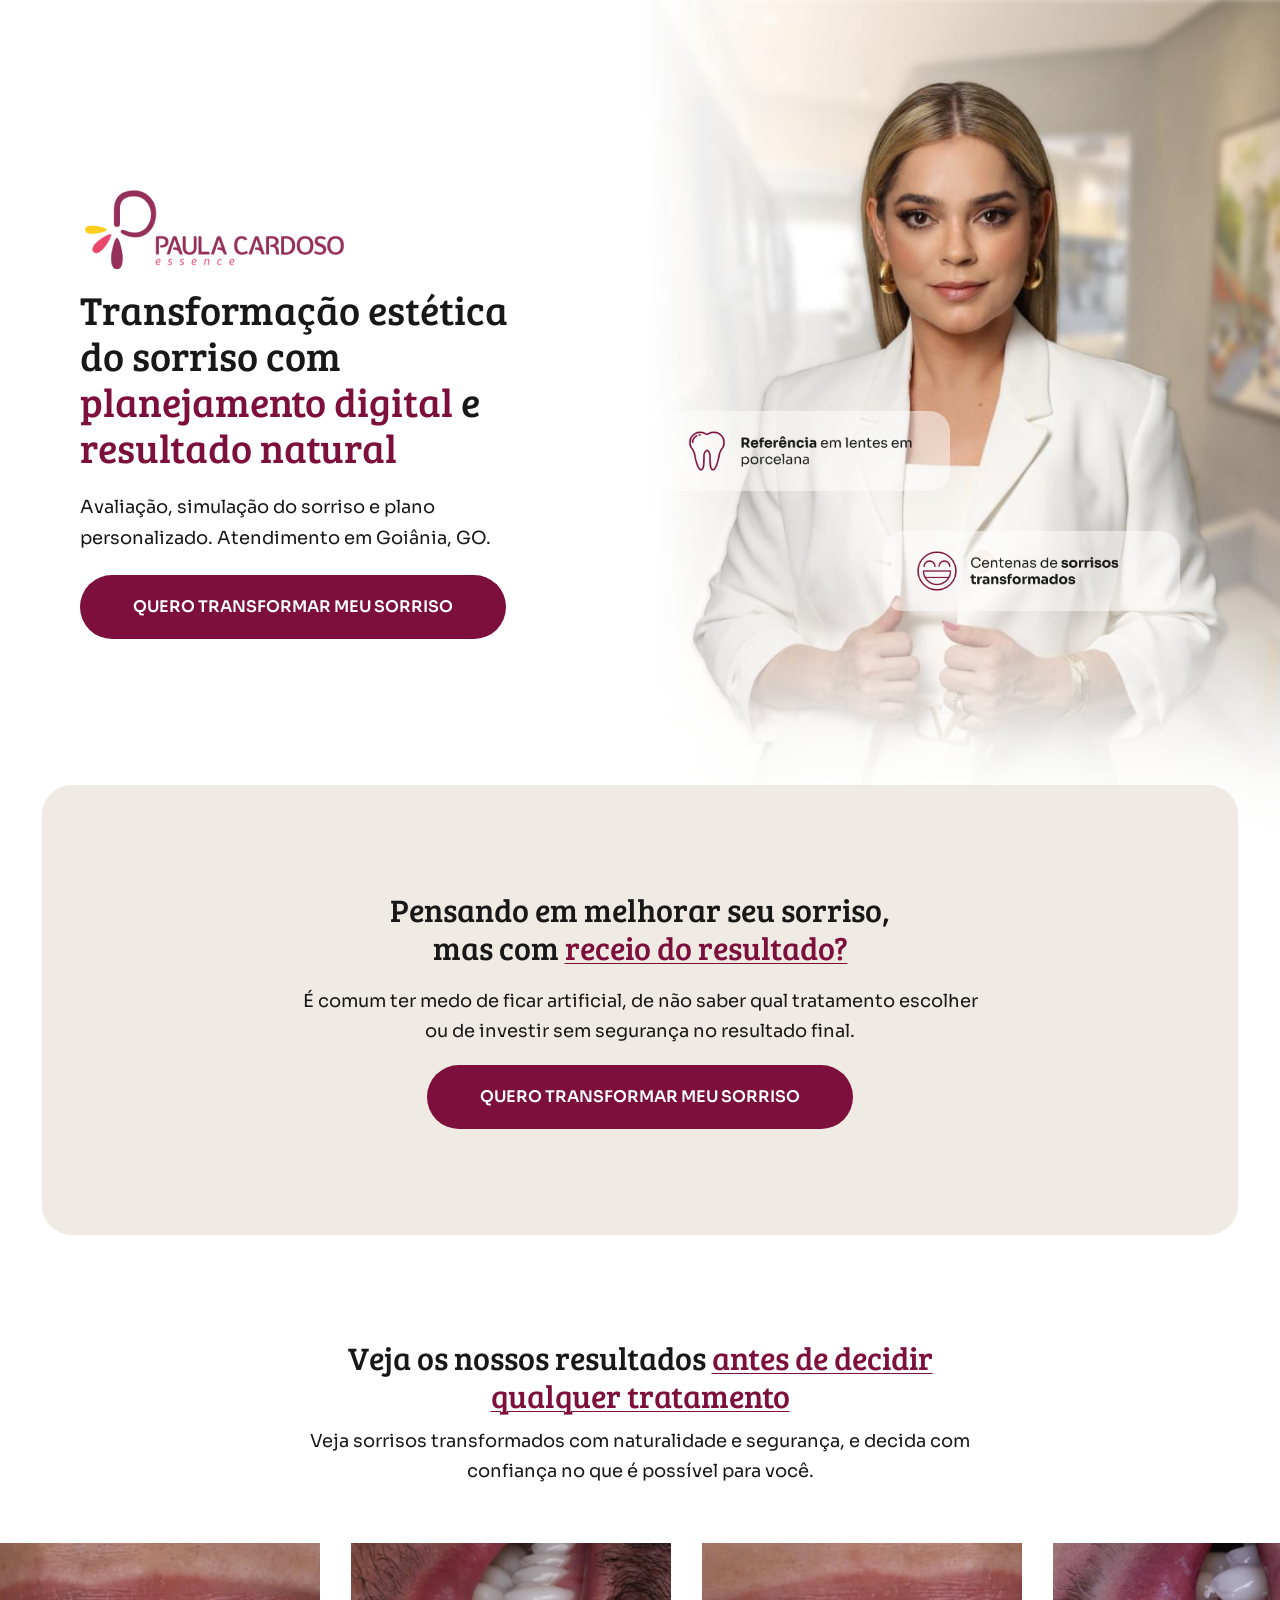
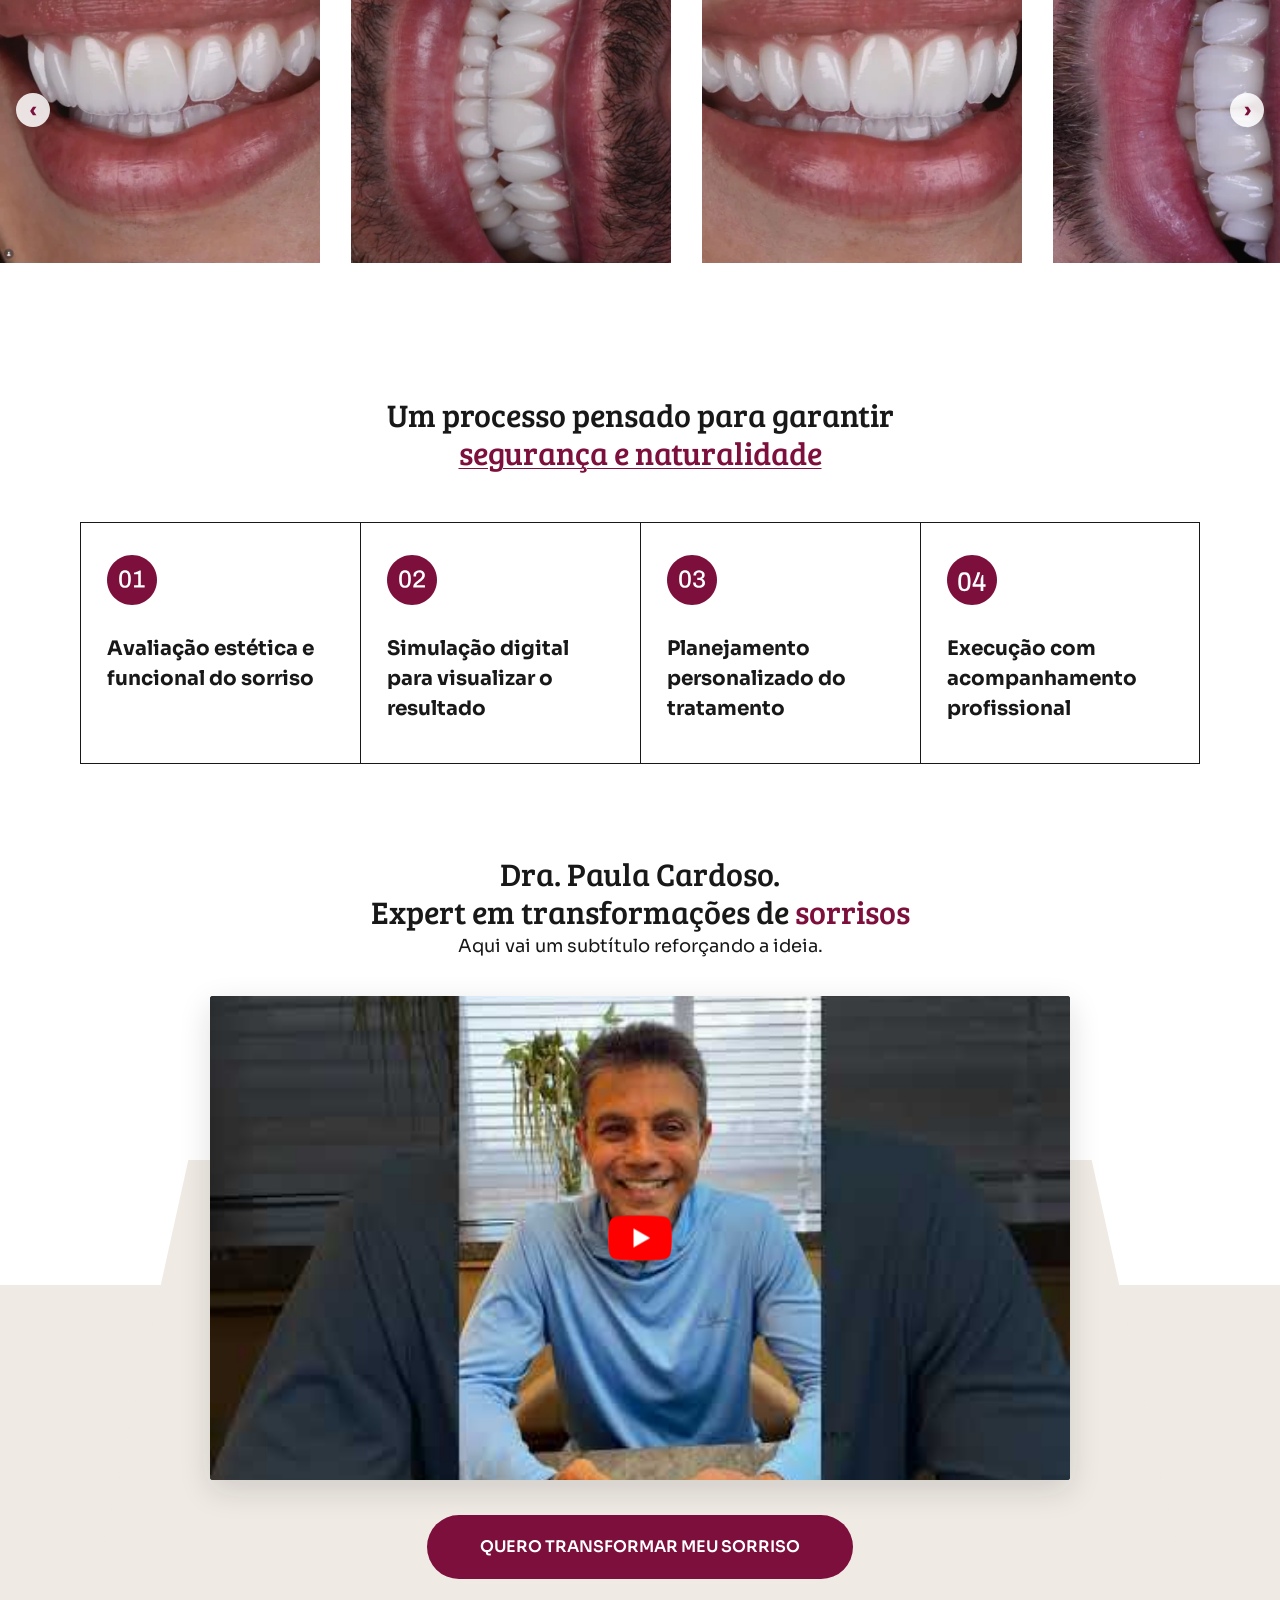
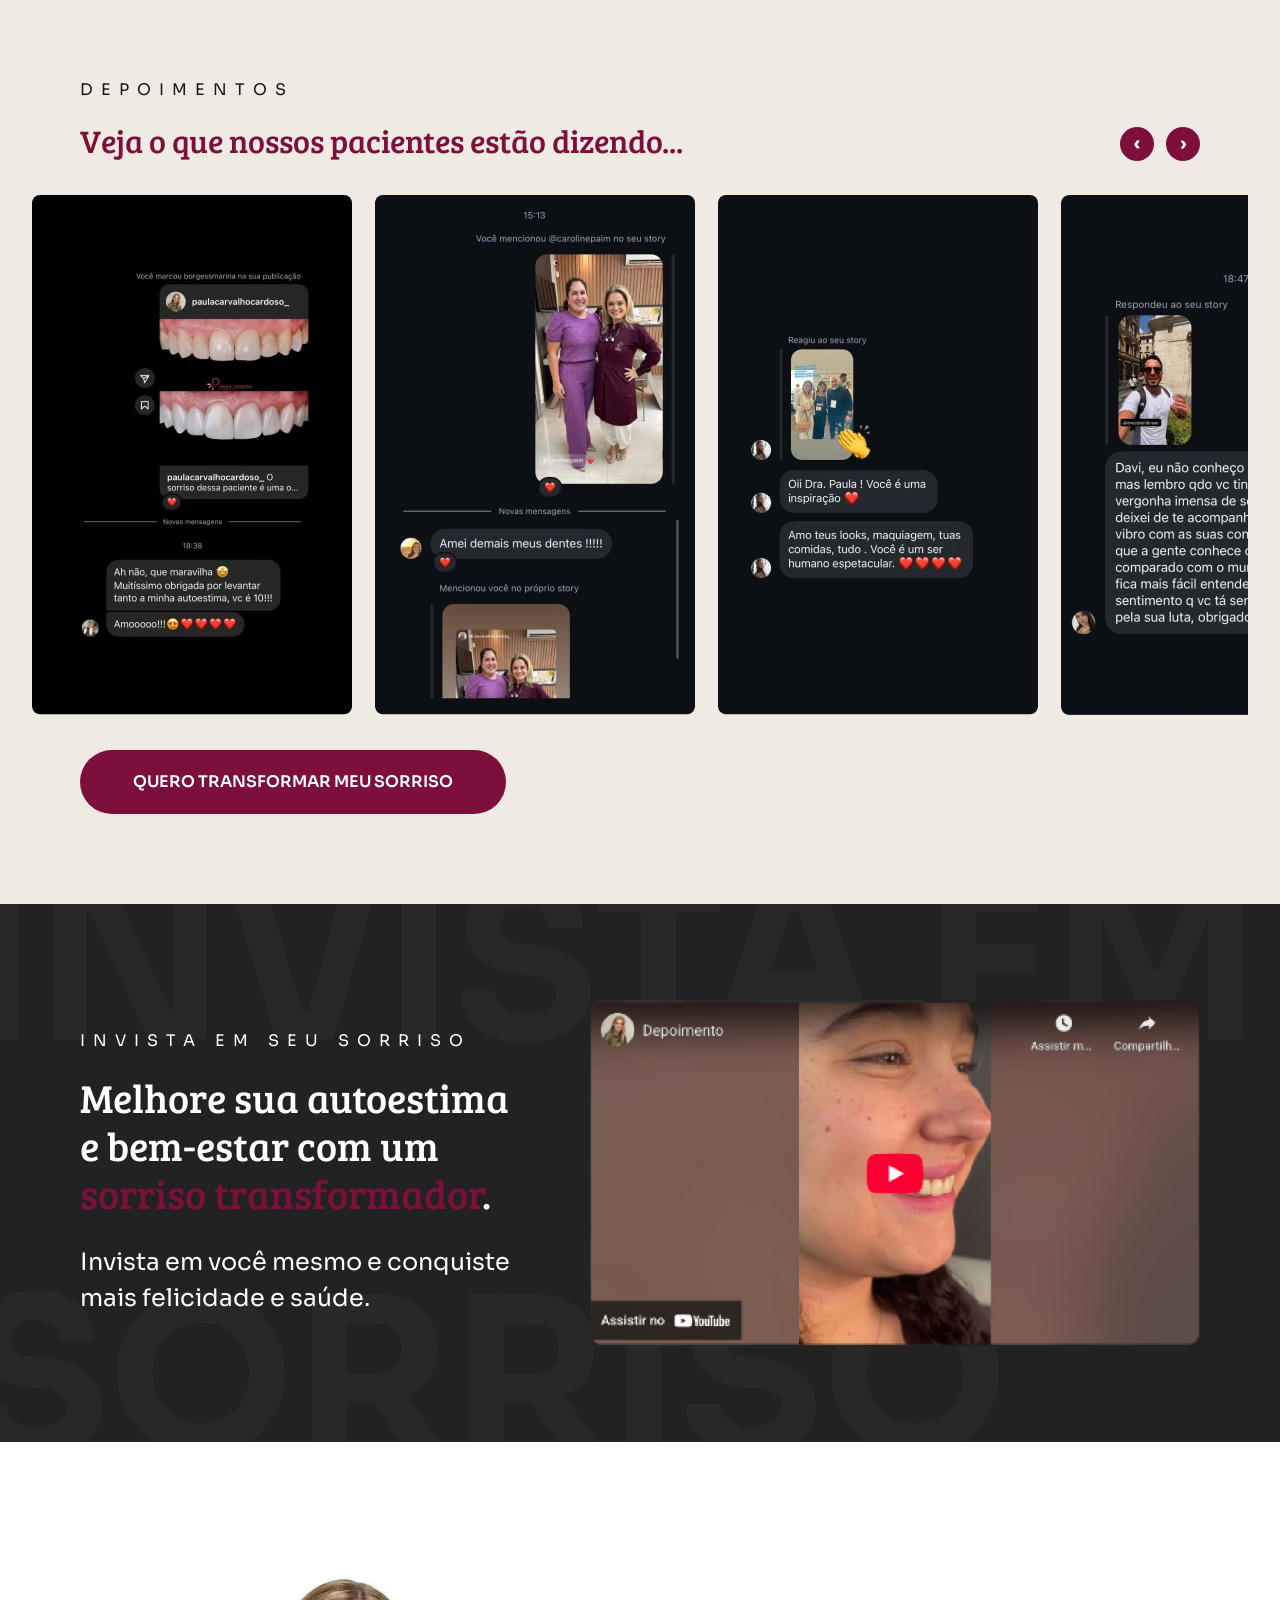
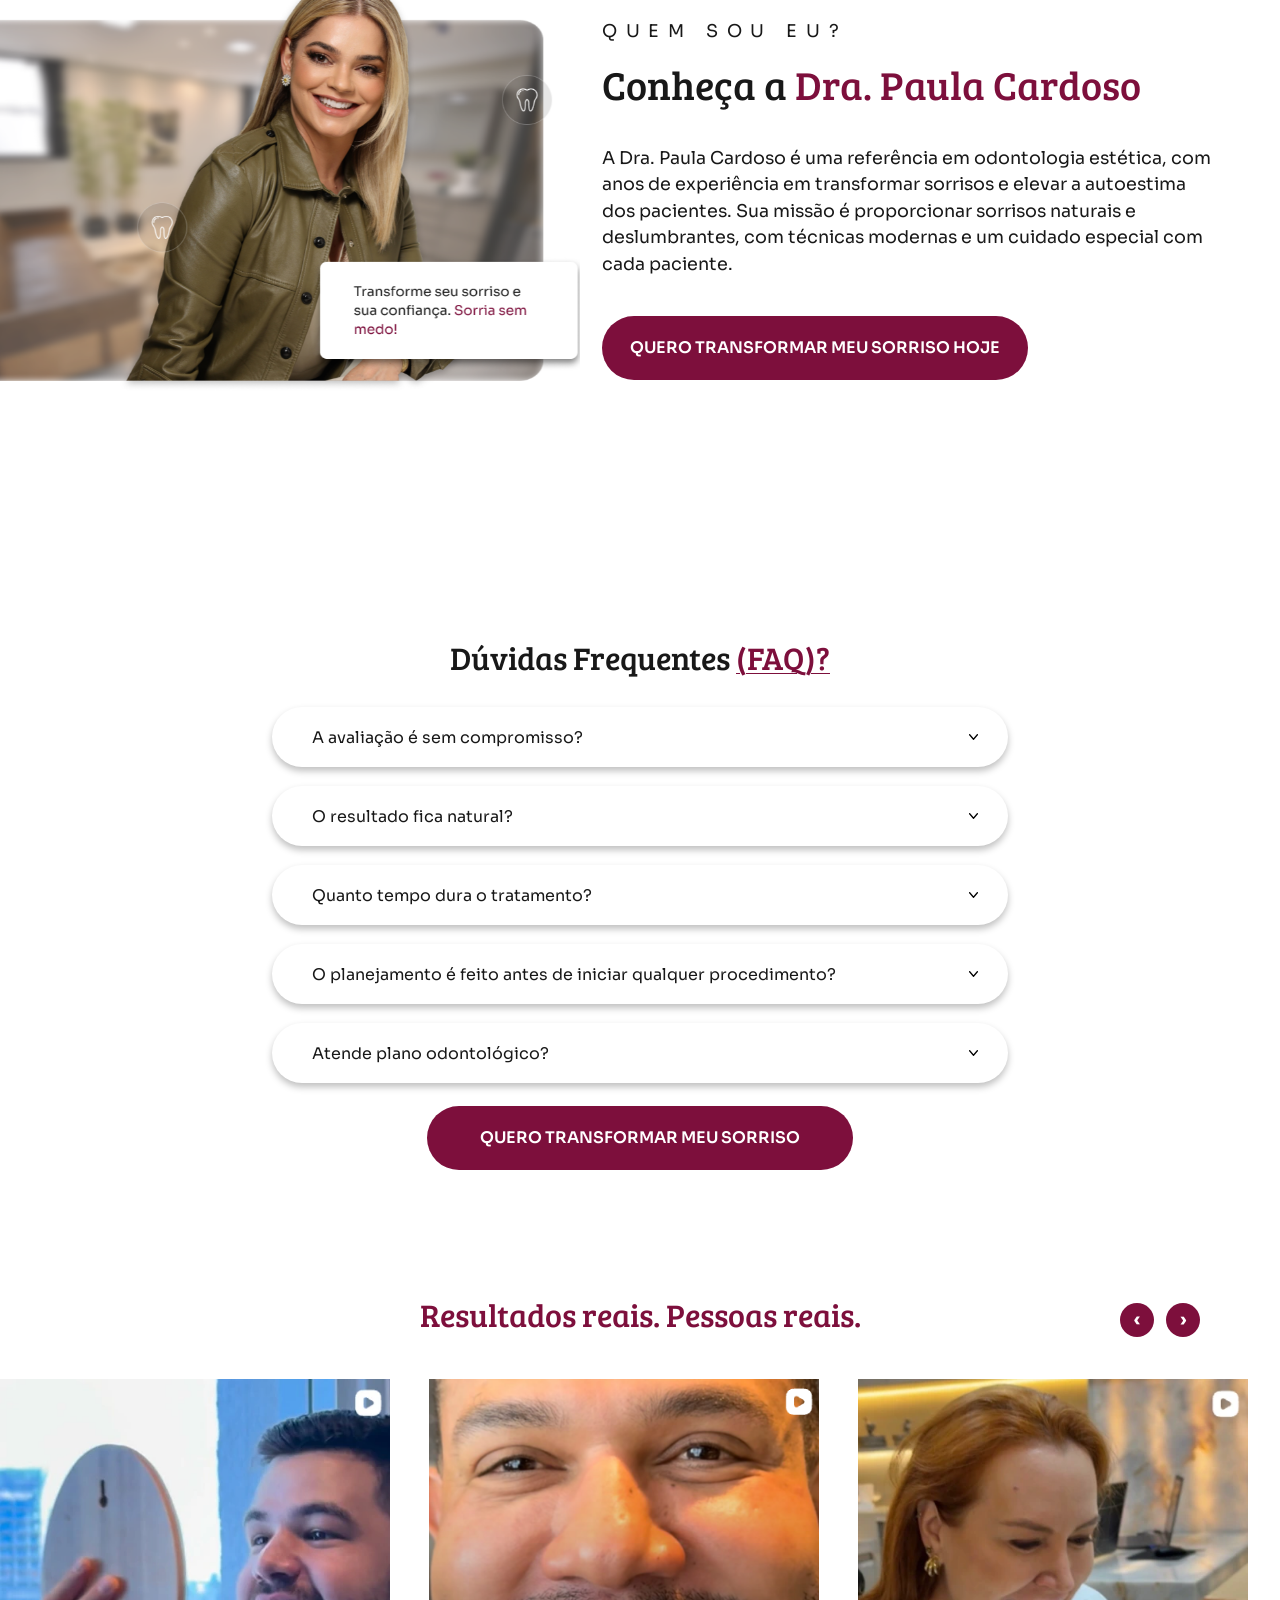
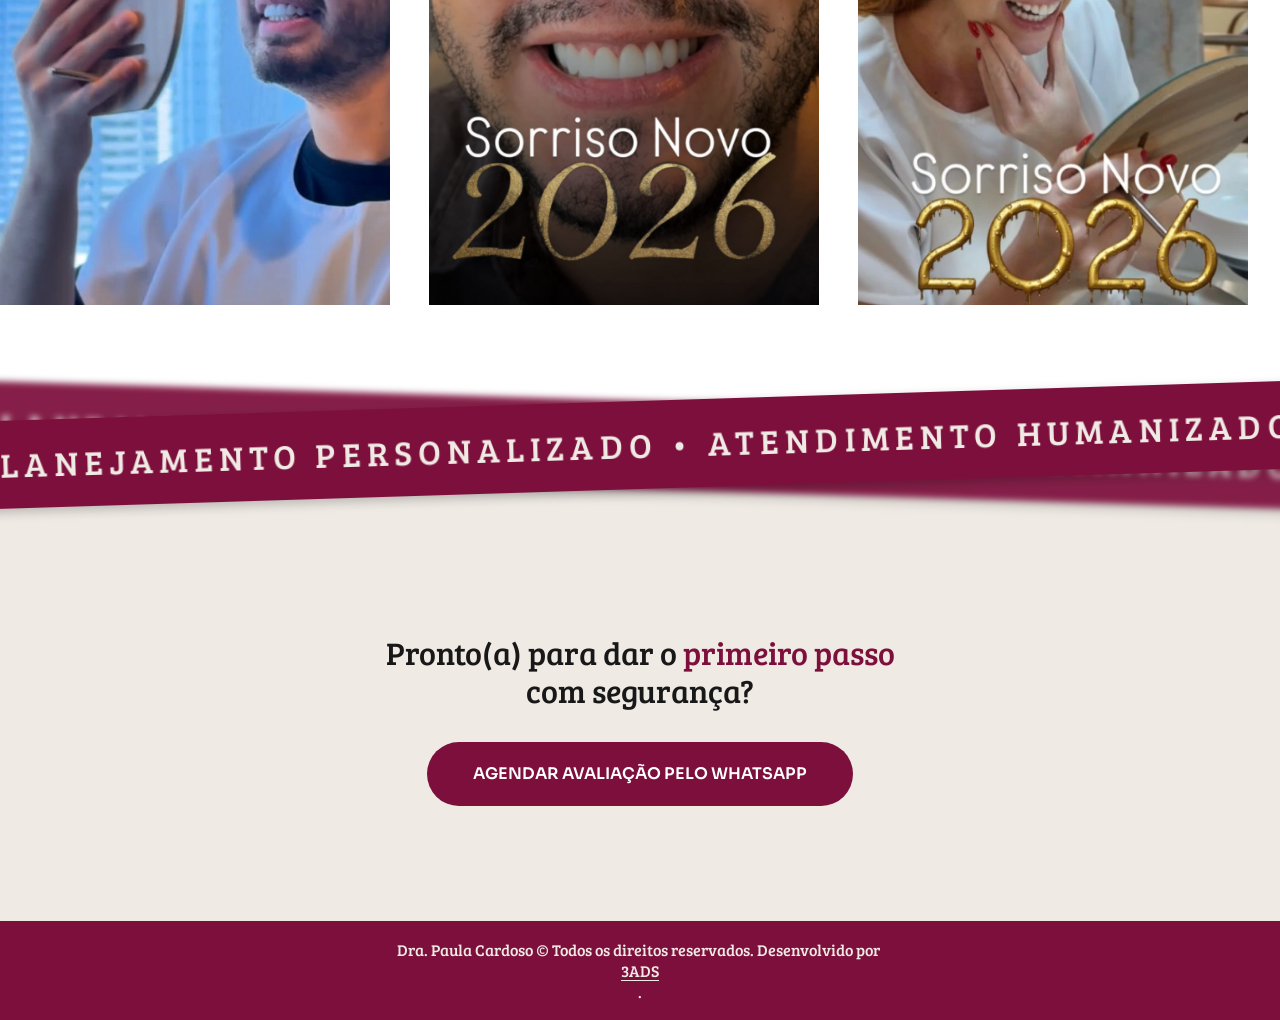
==== index.html @ 95ed2960 "Initial commit: Paula Cardoso Essence landing page" ====
<!doctype html>
<html lang="pt-BR">
<head>
  <meta charset="utf-8">
  <meta name="viewport" content="width=device-width, initial-scale=1">
  <meta name="description" content="Transformação estética do sorriso com planejamento digital e resultado natural.">
  <title>Dra. Paula Cardoso | Transformação estética do sorriso</title>
  <style>
    @font-face {
      font-family: "Bree Serif";
      src: url("assets/bree-serif-400.ttf") format("truetype");
      font-display: swap;
      font-style: normal;
      font-weight: 400;
    }

    @font-face {
      font-family: "Sora";
      src: url("assets/sora-400.ttf") format("truetype");
      font-display: swap;
      font-style: normal;
      font-weight: 400;
    }

    @font-face {
      font-family: "Sora";
      src: url("assets/sora-600.ttf") format("truetype");
      font-display: swap;
      font-style: normal;
      font-weight: 600;
    }

    @font-face {
      font-family: "Sora";
      src: url("assets/sora-700.ttf") format("truetype");
      font-display: swap;
      font-style: normal;
      font-weight: 700;
    }

    :root {
      --wine: #7d0f3c;
      --wine-dark: #65082f;
      --ink: #181818;
      --paper: #efeae4;
      --white: #ffffff;
      --max: 1280px;
      --shadow: 0 10px 32px rgba(24, 24, 24, 0.14);
    }

    *,
    *::before,
    *::after {
      box-sizing: border-box;
    }

    html {
      max-width: 100%;
      overflow-x: hidden;
      scroll-behavior: smooth;
    }

    body {
      margin: 0;
      max-width: 100%;
      overflow-x: hidden;
      background: var(--white);
      color: var(--ink);
      font-family: "Sora", Arial, sans-serif;
      -webkit-font-smoothing: antialiased;
    }

    img {
      display: block;
      max-width: 100%;
    }

    button,
    a {
      -webkit-tap-highlight-color: transparent;
    }

    .container {
      width: min(var(--max), calc(100% - 48px));
      margin-inline: auto;
    }

    .title {
      margin: 0;
      font-family: "Bree Serif", Georgia, serif;
      font-size: clamp(2rem, 2.08vw, 2.5rem);
      font-weight: 400;
      line-height: 1.2;
    }

    .accent {
      color: var(--wine);
    }

    .underlined {
      color: var(--wine);
      text-decoration: underline;
      text-decoration-thickness: 1px;
      text-underline-offset: 3px;
    }

    .button {
      display: inline-flex;
      width: min(426px, 100%);
      min-height: 64px;
      align-items: center;
      justify-content: center;
      border: 0;
      border-radius: 999px;
      background: var(--wine);
      color: var(--white);
      font: 600 1rem/1 "Sora", Arial, sans-serif;
      text-align: center;
      text-decoration: none;
      text-transform: uppercase;
      transition: background-color 180ms ease, transform 180ms ease, box-shadow 180ms ease;
    }

    .button:hover {
      background: var(--wine-dark);
      box-shadow: 0 10px 24px rgba(125, 15, 60, 0.22);
      transform: translateY(-2px);
    }

    .button:focus-visible,
    .carousel-control:focus-visible,
    summary:focus-visible {
      outline: 3px solid rgba(125, 15, 60, 0.36);
      outline-offset: 4px;
    }

    .hero {
      position: relative;
      height: 843px;
      overflow: hidden;
      background: #f7f5f2 url("assets/hero-background.png") center top / cover no-repeat;
    }

    .hero::after {
      position: absolute;
      inset: 0;
      background: linear-gradient(to bottom, rgba(255, 255, 255, 0) 70%, #ffffff 100%);
      content: "";
      pointer-events: none;
    }

    .hero__inner {
      position: relative;
      z-index: 2;
      display: flex;
      height: 100%;
      align-items: center;
    }

    .hero__copy {
      display: flex;
      width: 493px;
      max-width: 42%;
      flex-direction: column;
      align-items: flex-start;
      gap: 22px;
      transform: translateY(-8px);
    }

    .hero__logo {
      width: 270px;
      height: auto;
      margin-bottom: -7px;
    }

    .hero h1 {
      margin: 0;
      font-family: "Bree Serif", Georgia, serif;
      font-size: clamp(2.5rem, 2.5vw, 3rem);
      font-weight: 400;
      line-height: 1.15;
    }

    .hero p {
      max-width: 480px;
      margin: 0;
      font-size: 1.125rem;
      line-height: 1.67;
    }

    .hero__callout {
      position: absolute;
      z-index: 2;
      width: 297px;
    }

    .hero__callout--one {
      top: 411px;
      left: calc(50% - 18px);
    }

    .hero__callout--two {
      top: 531px;
      left: calc(50% + 319px);
    }

    .hero__mobile-portrait {
      display: none;
    }

    .challenge {
      position: relative;
      z-index: 3;
      display: flex;
      width: min(1836px, calc(100% - 84px));
      min-height: 450px;
      margin: -58px auto 0;
      padding: 72px 24px;
      align-items: center;
      justify-content: center;
      border-radius: 30px;
      background: var(--paper);
      text-align: center;
    }

    .challenge__content {
      display: flex;
      width: 680px;
      max-width: 100%;
      flex-direction: column;
      align-items: center;
      gap: 19px;
    }

    .challenge p,
    .results-intro p,
    .expert__subtitle {
      margin: 0;
      font-size: 1.125rem;
      line-height: 1.67;
    }

    .results-intro {
      display: flex;
      width: min(660px, calc(100% - 40px));
      margin: 0 auto;
      padding: 104px 0 57px;
      flex-direction: column;
      align-items: center;
      gap: 10px;
      text-align: center;
    }

    .smile-strip,
    .social-strip,
    .testimonials-strip {
      scrollbar-color: var(--wine) transparent;
      scrollbar-width: thin;
    }

    .smile-carousel {
      position: relative;
    }

    .smile-strip {
      display: flex;
      width: 100%;
      padding-bottom: 14px;
      gap: 31px;
      justify-content: flex-start;
      overflow-x: auto;
      overscroll-behavior-inline: contain;
      scroll-behavior: smooth;
      scroll-snap-type: x mandatory;
      scrollbar-width: none;
    }

    .smile-strip::-webkit-scrollbar {
      display: none;
    }

    .smile-strip img {
      width: 400px;
      height: 400px;
      flex: 0 0 400px;
      object-fit: cover;
      scroll-snap-align: start;
    }

    .smile-strip img.is-rotated {
      transform: rotate(90deg);
    }

    .smile-carousel__control {
      position: absolute;
      z-index: 2;
      top: 50%;
      display: grid;
      width: 34px;
      height: 34px;
      padding: 0;
      place-items: center;
      border: 0;
      border-radius: 50%;
      background: rgba(255, 255, 255, 0.86);
      box-shadow: 0 3px 10px rgba(0, 0, 0, 0.13);
      color: var(--wine);
      cursor: pointer;
      font: 700 1.2rem/1 "Sora", sans-serif;
      transform: translateY(-50%);
    }

    .smile-carousel__control--previous {
      left: 16px;
    }

    .smile-carousel__control--next {
      right: 16px;
    }

    .process {
      padding: 119px 0 91px;
    }

    .process__title {
      width: min(650px, 100%);
      margin: 0 auto 49px;
      text-align: center;
    }

    .process__grid {
      display: grid;
      grid-template-columns: repeat(4, 1fr);
    }

    .process-card {
      min-height: 242px;
      padding: 32px 26px 28px;
      border: 1px solid var(--ink);
      border-right: 0;
    }

    .process-card:last-child {
      border-right: 1px solid var(--ink);
    }

    .process-card img {
      width: 50px;
      height: 50px;
      margin-bottom: 29px;
    }

    .process-card h3 {
      max-width: 246px;
      margin: 0;
      font-size: 1.25rem;
      line-height: 1.5;
    }

    .proof-zone {
      position: relative;
      isolation: isolate;
      padding: 0 0 90px;
      background: linear-gradient(to bottom, #ffffff 0 430px, var(--paper) 430px 100%);
    }

    .proof-zone::before {
      position: absolute;
      z-index: -1;
      top: 305px;
      left: 50%;
      width: min(1603px, 84vw);
      height: 390px;
      background: var(--paper);
      clip-path: polygon(8% 0, 92% 0, 100% 100%, 0 100%);
      content: "";
      transform: translateX(-50%);
    }

    .expert {
      display: flex;
      flex-direction: column;
      align-items: center;
      gap: 35px;
      text-align: center;
    }

    .expert__heading {
      width: min(680px, 100%);
    }

    .expert__video {
      position: relative;
      width: min(860px, 100%);
      aspect-ratio: 860 / 484;
      overflow: hidden;
      border-radius: 3px;
      background: #202427;
      box-shadow: var(--shadow);
    }

    .expert__video > img:first-child {
      width: 100%;
      height: 100%;
      object-fit: cover;
    }

    .play {
      position: absolute;
      top: 50%;
      left: 50%;
      width: 64px;
      height: 45px;
      transform: translate(-50%, -50%);
    }

    .testimonials {
      margin-top: 99px;
    }

    .testimonials__head {
      display: flex;
      margin-bottom: 34px;
      align-items: flex-end;
      justify-content: space-between;
      gap: 24px;
    }

    .eyebrow {
      margin: 0 0 20px;
      font-size: 1rem;
      letter-spacing: 0.5em;
      line-height: 1.5;
      text-transform: uppercase;
    }

    .testimonials__title {
      color: var(--wine);
    }

    .carousel-controls {
      display: flex;
      gap: 12px;
    }

    .carousel-control {
      display: grid;
      width: 34px;
      height: 34px;
      padding: 0;
      place-items: center;
      border: 0;
      border-radius: 50%;
      background: var(--wine);
      color: var(--white);
      cursor: pointer;
      font: 700 1.1rem/1 "Sora", sans-serif;
    }

    .testimonials-strip {
      display: flex;
      width: calc(100% + 96px);
      margin-left: -48px;
      padding-inline: 48px;
      gap: 23px;
      overflow-x: auto;
      scroll-behavior: smooth;
      scroll-snap-type: x mandatory;
    }

    .testimonials-strip img {
      width: 320px;
      height: 520px;
      flex: 0 0 320px;
      border-radius: 8px;
      object-fit: cover;
      scroll-snap-align: start;
    }

    .testimonials__cta {
      margin-top: 35px;
    }

    .investment {
      position: relative;
      min-height: 538px;
      overflow: hidden;
      background: #222222;
      color: var(--white);
    }

    .investment::before,
    .investment::after {
      position: absolute;
      left: -35px;
      color: #282828;
      font-size: clamp(10rem, 16.8vw, 20.2rem);
      font-weight: 700;
      line-height: 0.82;
      white-space: nowrap;
    }

    .investment::before {
      top: -26px;
      content: "INVISTA EM";
    }

    .investment::after {
      bottom: -25px;
      content: "SORRISO";
    }

    .investment__inner {
      position: relative;
      z-index: 1;
      display: grid;
      min-height: 538px;
      grid-template-columns: 430px minmax(0, 730px);
      align-items: center;
      justify-content: space-between;
      gap: 80px;
    }

    .investment__copy .eyebrow {
      color: var(--white);
    }

    .investment__copy .title {
      font-size: 2.5rem;
    }

    .investment__copy p:last-child {
      margin: 27px 0 0;
      font-size: 1.5rem;
      line-height: 1.5;
    }

    .investment__video {
      position: relative;
      overflow: hidden;
      border-radius: 12px;
    }

    .investment__video > img:first-child {
      width: 100%;
      aspect-ratio: 940 / 534;
      object-fit: cover;
    }

    .about {
      display: grid;
      width: 100%;
      min-height: 677px;
      grid-template-columns: minmax(0, 45.3%) minmax(410px, 640px);
      align-items: center;
      gap: 22px;
    }

    .about__visual img {
      width: 100%;
    }

    .about__copy {
      width: 100%;
      max-width: 640px;
      padding-right: 24px;
    }

    .about__copy .eyebrow {
      margin-bottom: 16px;
    }

    .about__copy .title {
      font-size: 2.5rem;
    }

    .about__copy p {
      margin: 37px 0 39px;
      font-size: 1.1rem;
      line-height: 1.5;
    }

    .faq {
      padding: 120px 0 126px;
    }

    .faq__inner {
      width: min(736px, calc(100% - 40px));
      margin-inline: auto;
      text-align: center;
    }

    .faq__title {
      margin-bottom: 30px;
    }

    .faq-list {
      display: grid;
      gap: 19px;
    }

    .faq-item {
      overflow: hidden;
      border-radius: 999px;
      background: var(--white);
      box-shadow: 0 4px 7px rgba(0, 0, 0, 0.25);
      text-align: left;
    }

    .faq-item[open] {
      border-radius: 28px;
    }

    .faq-item summary {
      position: relative;
      display: flex;
      min-height: 60px;
      padding: 16px 58px 16px 40px;
      align-items: center;
      cursor: pointer;
      font-size: 1rem;
      list-style: none;
    }

    .faq-item summary::-webkit-details-marker {
      display: none;
    }

    .faq-item summary::after {
      position: absolute;
      top: 50%;
      right: 30px;
      width: 9px;
      height: 6px;
      background: url("assets/faq-chevron.svg") center / contain no-repeat;
      content: "";
      transform: translateY(-50%);
      transition: transform 180ms ease;
    }

    .faq-item[open] summary::after {
      transform: translateY(-50%) rotate(180deg);
    }

    .faq-item p {
      margin: -3px 40px 21px;
      color: #555555;
      font-size: 0.94rem;
      line-height: 1.55;
    }

    .faq__cta {
      margin-top: 23px;
    }

    .social-results {
      padding-top: 0;
      text-align: center;
    }

    .social-results__head {
      position: relative;
      display: flex;
      width: min(var(--max), calc(100% - 48px));
      margin-inline: auto;
      align-items: center;
      justify-content: center;
    }

    .social-results__title {
      margin-bottom: 44px;
      color: var(--wine);
    }

    .social-results__controls {
      position: absolute;
      right: 0;
      bottom: 42px;
    }

    .social-strip {
      display: flex;
      width: 100%;
      padding-bottom: 18px;
      gap: 39px;
      justify-content: flex-start;
      overflow-x: auto;
      overscroll-behavior-inline: contain;
      scroll-behavior: smooth;
      scroll-snap-type: x mandatory;
    }

    .social-strip img {
      width: 491px;
      height: 663px;
      flex: 0 0 491px;
      object-fit: cover;
      scroll-snap-align: start;
    }

    .ribbons {
      position: relative;
      height: 158px;
      margin-top: 43px;
    }

    .ribbon {
      position: absolute;
      top: 35px;
      left: -2%;
      display: flex;
      width: 104%;
      height: 88px;
      align-items: center;
      overflow: hidden;
      background: var(--wine);
      box-shadow: 0 4px 10px rgba(0, 0, 0, 0.22);
      color: var(--paper);
      transform: rotate(-1.78deg);
    }

    .ribbon--back {
      filter: blur(3px);
      opacity: 0.94;
      transform: rotate(1.75deg);
    }

    .ribbon__track {
      display: flex;
      width: max-content;
      will-change: transform;
      animation: ribbon-scroll 28s linear infinite;
    }

    .ribbon--back .ribbon__track {
      animation-duration: 36s;
      animation-delay: -12s;
    }

    .ribbon__group {
      display: block;
      flex: none;
      padding-right: 1.2em;
      font-family: "Bree Serif", Georgia, serif;
      font-size: 2.15rem;
      letter-spacing: 0.18em;
      line-height: 1;
      white-space: nowrap;
      text-transform: uppercase;
    }

    @keyframes ribbon-scroll {
      from {
        transform: translateX(0);
      }

      to {
        transform: translateX(-50%);
      }
    }

    .closing {
      display: flex;
      min-height: 450px;
      margin: -53px auto 0;
      padding: 100px 24px 52px;
      align-items: center;
      justify-content: center;
      background: var(--paper);
      text-align: center;
    }

    .closing__content {
      display: flex;
      width: 680px;
      max-width: 100%;
      flex-direction: column;
      align-items: center;
      gap: 31px;
    }

    .site-footer {
      display: grid;
      min-height: 68px;
      padding: 18px 24px;
      place-items: center;
      background: var(--wine);
      color: var(--paper);
      font-family: "Bree Serif", Georgia, serif;
      font-size: 1rem;
      text-align: center;
    }

    .site-footer a {
      color: inherit;
      text-decoration: underline;
      text-underline-offset: 3px;
    }

    @media (max-width: 1500px) {
      :root {
        --max: 1120px;
      }

      .hero__callout--one {
        left: 51%;
      }

      .hero__callout--two {
        left: 69%;
      }

      .smile-strip img {
        width: 320px;
        height: 320px;
        flex-basis: 320px;
      }

      .social-strip img {
        width: 390px;
        height: 526px;
        flex-basis: 390px;
      }
    }

    @media (max-width: 1100px) {
      :root {
        --max: 900px;
      }

      .hero {
        background-position: 58% top;
      }

      .hero__copy {
        max-width: 48%;
      }

      .hero__callout {
        display: none;
      }

      .process__grid {
        grid-template-columns: repeat(2, 1fr);
      }

      .process-card:nth-child(2) {
        border-right: 1px solid var(--ink);
      }

      .process-card:nth-child(n + 3) {
        border-top: 0;
      }

      .investment__inner {
        grid-template-columns: minmax(300px, 0.75fr) minmax(0, 1.25fr);
        gap: 40px;
      }

      .about {
        grid-template-columns: minmax(0, 48%) minmax(0, 1fr);
        gap: 30px;
      }

      .about__copy .title {
        font-size: 2.1rem;
      }
    }

    @media (max-width: 760px) {
      .container {
        width: min(100% - 32px, 620px);
      }

      .title {
        font-size: 1.85rem;
      }

      .button {
        min-height: 56px;
        padding-inline: 22px;
        font-size: 0.78rem;
      }

      .hero {
        height: auto;
        min-height: 780px;
        background: #ffffff;
      }

      .hero::before {
        display: none;
      }

      .hero::after {
        display: none;
      }

      .hero__inner {
        height: auto;
        align-items: flex-start;
        justify-content: center;
        padding-top: 36px;
      }

      .hero__copy {
        width: 100%;
        max-width: 520px;
        align-items: center;
        gap: 16px;
        text-align: center;
        transform: none;
      }

      .hero__logo {
        width: 190px;
      }

      .hero h1 {
        max-width: 430px;
        font-size: clamp(2rem, 9vw, 2.55rem);
      }

      .hero p {
        max-width: 420px;
        font-size: 0.95rem;
        line-height: 1.55;
      }

      .hero__mobile-portrait {
        display: block;
        width: 100%;
        height: 360px;
        background:
          linear-gradient(
            to bottom,
            #ffffff 0,
            rgba(255, 255, 255, 0.96) 3%,
            rgba(255, 255, 255, 0.58) 10%,
            transparent 22%,
            transparent 68%,
            #ffffff 100%
          ),
          url("assets/hero-background.png") calc(50% - 237px) -45px / auto 620px no-repeat;
      }

      .challenge {
        width: calc(100% - 24px);
        min-height: 0;
        margin-top: -26px;
        padding: 58px 22px;
        border-radius: 22px;
      }

      .challenge p,
      .results-intro p,
      .expert__subtitle {
        font-size: 0.95rem;
        line-height: 1.55;
      }

      .results-intro {
        padding: 78px 0 42px;
      }

      .smile-strip,
      .social-strip {
        width: 100%;
        min-width: 0;
        padding: 0 16px 16px;
        justify-content: flex-start;
        gap: 14px;
        overflow-x: auto;
        scroll-snap-type: x mandatory;
      }

      .smile-carousel__control {
        display: none;
      }

      .smile-strip img {
        width: min(78vw, 310px);
        height: min(78vw, 310px);
        flex-basis: min(78vw, 310px);
        border-radius: 6px;
        scroll-snap-align: center;
      }

      .process {
        padding: 72px 0 78px;
      }

      .process__title {
        margin-bottom: 34px;
      }

      .process__grid {
        grid-template-columns: 1fr;
      }

      .process-card {
        min-height: 170px;
        padding: 25px;
        border-right: 1px solid var(--ink);
        border-bottom: 0;
      }

      .process-card:nth-child(n + 3) {
        border-top: 1px solid var(--ink);
      }

      .process-card:last-child {
        border-bottom: 1px solid var(--ink);
      }

      .process-card img {
        width: 42px;
        height: 42px;
        margin-bottom: 18px;
      }

      .process-card h3 {
        font-size: 1.05rem;
      }

      .proof-zone {
        padding-bottom: 70px;
        background: linear-gradient(to bottom, #ffffff 0 315px, var(--paper) 315px 100%);
      }

      .proof-zone::before {
        top: 226px;
        height: 260px;
      }

      .expert {
        gap: 24px;
      }

      .expert__video {
        border-radius: 8px;
      }

      .play {
        width: 52px;
        height: auto;
      }

      .testimonials {
        margin-top: 72px;
      }

      .testimonials__head {
        align-items: center;
      }

      .eyebrow {
        margin-bottom: 12px;
        font-size: 0.72rem;
        letter-spacing: 0.38em;
      }

      .carousel-controls {
        display: none;
      }

      .testimonials-strip {
        width: calc(100% + 32px);
        margin-left: -16px;
        padding: 0 16px 16px;
        gap: 14px;
      }

      .testimonials-strip img {
        width: min(76vw, 300px);
        height: auto;
        flex-basis: min(76vw, 300px);
      }

      .investment {
        min-height: 0;
        padding: 74px 0;
      }

      .investment::before,
      .investment::after {
        font-size: 7rem;
        opacity: 0.65;
      }

      .investment__inner {
        min-height: 0;
        grid-template-columns: 1fr;
        gap: 44px;
      }

      .investment__copy {
        text-align: center;
      }

      .investment__copy .title {
        font-size: 2rem;
      }

      .investment__copy p:last-child {
        margin-top: 20px;
        font-size: 1.05rem;
      }

      .about {
        min-height: 0;
        padding: 72px 0 85px;
        grid-template-columns: 1fr;
        gap: 38px;
      }

      .about__visual {
        order: 1;
      }

      .about__copy {
        order: 2;
        padding: 0 16px;
        text-align: center;
      }

      .about__copy .title {
        font-size: 2rem;
      }

      .about__copy p {
        margin: 24px 0 30px;
        font-size: 0.95rem;
      }

      .faq {
        padding: 72px 0 90px;
      }

      .faq__inner {
        width: calc(100% - 32px);
      }

      .faq-item {
        border-radius: 24px;
      }

      .faq-item summary {
        min-height: 58px;
        padding: 14px 50px 14px 20px;
        font-size: 0.82rem;
      }

      .faq-item summary::after {
        right: 22px;
      }

      .faq-item p {
        margin: -2px 20px 20px;
        font-size: 0.82rem;
      }

      .social-results__title {
        padding-inline: 20px;
        margin-bottom: 32px;
      }

      .social-strip img {
        width: min(79vw, 360px);
        height: auto;
        flex-basis: min(79vw, 360px);
        scroll-snap-align: center;
      }

      .ribbons {
        height: 126px;
        margin-top: 26px;
      }

      .ribbon {
        height: 68px;
      }

      .ribbon__group {
        font-size: 1.2rem;
      }

      .closing {
        min-height: 380px;
        margin-top: -42px;
        padding: 86px 22px 45px;
      }

      .site-footer {
        min-height: 62px;
        font-size: 0.78rem;
      }
    }

    @media (prefers-reduced-motion: reduce) {
      html {
        scroll-behavior: auto;
      }

      *,
      *::before,
      *::after {
        scroll-behavior: auto !important;
        transition: none !important;
      }

      .ribbon__track {
        animation: none;
      }
    }
  </style>
</head>
<body>
  <main>
    <section class="hero" id="inicio" aria-labelledby="hero-title">
      <div class="container hero__inner">
        <div class="hero__copy">
          <img class="hero__logo" src="assets/logo-paula-cardoso.png" alt="Dra. Paula Cardoso">
          <h1 id="hero-title">Transformação estética do sorriso com <span class="accent">planejamento digital</span> e <span class="accent">resultado natural</span></h1>
          <p>Avaliação, simulação do sorriso e plano personalizado. Atendimento em Goiânia, GO.</p>
          <a class="button" href="https://wa.me/?text=Quero%20transformar%20meu%20sorriso" target="_blank" rel="noopener">Quero transformar meu sorriso</a>
        </div>
      </div>
      <div class="hero__mobile-portrait" aria-hidden="true"></div>
      <img class="hero__callout hero__callout--one" src="assets/callout-dentes.png" alt="Naturalidade em lentes em porcelana">
      <img class="hero__callout hero__callout--two" src="assets/callout-sorrisos.png" alt="Diferentes sorrisos transformados">
    </section>

    <section class="challenge" aria-labelledby="challenge-title">
      <div class="challenge__content">
        <h2 class="title" id="challenge-title">Pensando em melhorar seu sorriso,<br>mas com <span class="underlined">receio do resultado?</span></h2>
        <p>É comum ter medo de ficar artificial, de não saber qual tratamento escolher ou de investir sem segurança no resultado final.</p>
        <a class="button" href="https://wa.me/?text=Quero%20transformar%20meu%20sorriso" target="_blank" rel="noopener">Quero transformar meu sorriso</a>
      </div>
    </section>

    <section aria-labelledby="resultados-title">
      <div class="results-intro">
        <h2 class="title" id="resultados-title">Veja os nossos resultados <span class="underlined">antes de decidir qualquer tratamento</span></h2>
        <p>Veja sorrisos transformados com naturalidade e segurança, e decida com confiança no que é possível para você.</p>
      </div>
      <div class="smile-carousel">
        <button class="smile-carousel__control smile-carousel__control--previous" type="button" data-scroll="smile-results-track" data-direction="-1" aria-label="Resultados de sorrisos anteriores">‹</button>
        <div class="smile-strip" id="smile-results-track" tabindex="0" aria-label="Carrossel de resultados de tratamentos odontológicos">
          <img src="assets/sorriso-carrossel-1.webp" alt="Resultado frontal de transformação do sorriso">
          <img class="is-rotated" src="assets/sorriso-carrossel-2.webp" alt="Resultado lateral de transformação do sorriso">
          <img src="assets/sorriso-carrossel-3.webp" alt="Outro resultado frontal de transformação do sorriso">
          <img class="is-rotated" src="assets/sorriso-carrossel-4.webp" alt="Outro resultado lateral de transformação do sorriso">
          <img src="assets/sorriso-carrossel-3.webp" alt="Repetição do resultado frontal para continuidade visual" aria-hidden="true">
        </div>
        <button class="smile-carousel__control smile-carousel__control--next" type="button" data-scroll="smile-results-track" data-direction="1" aria-label="Próximos resultados de sorrisos">›</button>
      </div>
    </section>

    <section class="process" aria-labelledby="process-title">
      <div class="container">
        <h2 class="title process__title" id="process-title">Um processo pensado para garantir <span class="underlined">segurança e naturalidade</span></h2>
        <div class="process__grid">
          <article class="process-card">
            <img src="assets/processo-1.svg" alt="Etapa 1">
            <h3>Avaliação estética e funcional do sorriso</h3>
          </article>
          <article class="process-card">
            <img src="assets/processo-2.svg" alt="Etapa 2">
            <h3>Simulação digital para visualizar o resultado</h3>
          </article>
          <article class="process-card">
            <img src="assets/processo-3.svg" alt="Etapa 3">
            <h3>Planejamento personalizado do tratamento</h3>
          </article>
          <article class="process-card">
            <img src="assets/processo-4.svg" alt="Etapa 4">
            <h3>Execução com acompanhamento profissional</h3>
          </article>
        </div>
      </div>
    </section>

    <section class="proof-zone" aria-labelledby="expert-title">
      <div class="container expert">
        <div class="expert__heading">
          <h2 class="title" id="expert-title">Dra. Paula Cardoso.<br>Expert em transformações de <span class="accent">sorrisos</span></h2>
          <p class="expert__subtitle">Aqui vai um subtítulo reforçando a ideia.</p>
        </div>
        <a class="expert__video" href="https://www.youtube.com/" target="_blank" rel="noopener" aria-label="Assistir ao vídeo da Dra. Paula Cardoso">
          <img src="assets/video-dentista.png" alt="Dentista apresentando o tratamento">
          <img class="play" src="assets/youtube-play.png" alt="">
        </a>
        <a class="button" href="https://wa.me/?text=Quero%20transformar%20meu%20sorriso" target="_blank" rel="noopener">Quero transformar meu sorriso</a>
      </div>

      <div class="container testimonials">
        <div class="testimonials__head">
          <div>
            <p class="eyebrow">Depoimentos</p>
            <h2 class="title testimonials__title">Veja o que nossos pacientes estão dizendo...</h2>
          </div>
          <div class="carousel-controls" aria-label="Controles dos depoimentos">
            <button class="carousel-control" type="button" data-scroll="testimonials-track" data-direction="-1" aria-label="Depoimentos anteriores">‹</button>
            <button class="carousel-control" type="button" data-scroll="testimonials-track" data-direction="1" aria-label="Próximos depoimentos">›</button>
          </div>
        </div>
        <div class="testimonials-strip" id="testimonials-track">
          <img src="assets/depoimento-1.webp" alt="Depoimento de paciente 1">
          <img src="assets/depoimento-2.webp" alt="Depoimento de paciente 2">
          <img src="assets/depoimento-3.webp" alt="Depoimento de paciente 3">
          <img src="assets/depoimento-4.webp" alt="Depoimento de paciente 4">
          <img src="assets/depoimento-5.webp" alt="Depoimento de paciente 5">
          <img src="assets/depoimento-6.webp" alt="Depoimento de paciente 6">
        </div>
        <a class="button testimonials__cta" href="https://wa.me/?text=Quero%20transformar%20meu%20sorriso" target="_blank" rel="noopener">Quero transformar meu sorriso</a>
      </div>
    </section>

    <section class="investment" aria-labelledby="investment-title">
      <div class="container investment__inner">
        <div class="investment__copy">
          <p class="eyebrow">Invista em seu sorriso</p>
          <h2 class="title" id="investment-title">Melhore sua autoestima e bem-estar com um <span class="accent">sorriso transformador</span>.</h2>
          <p>Invista em você mesmo e conquiste mais felicidade e saúde.</p>
        </div>
        <a class="investment__video" href="https://www.youtube.com/" target="_blank" rel="noopener" aria-label="Assistir depoimento de paciente">
          <img src="assets/video-paciente.png" alt="Paciente mostrando o resultado do sorriso">
        </a>
      </div>
    </section>

    <section class="about" aria-labelledby="about-title">
      <div class="about__visual">
        <img src="assets/sobre-paula-foto.png" alt="Dra. Paula Cardoso em seu consultório">
      </div>
      <div class="about__copy">
        <p class="eyebrow">Quem sou eu?</p>
        <h2 class="title" id="about-title">Conheça a <span class="accent">Dra. Paula Cardoso</span></h2>
        <p>A Dra. Paula Cardoso é uma referência em odontologia estética, com anos de experiência em transformar sorrisos e elevar a autoestima dos pacientes. Sua missão é proporcionar sorrisos naturais e deslumbrantes, com técnicas modernas e um cuidado especial com cada paciente.</p>
        <a class="button" href="https://wa.me/?text=Quero%20transformar%20meu%20sorriso%20hoje" target="_blank" rel="noopener">Quero transformar meu sorriso hoje</a>
      </div>
    </section>

    <section class="faq" id="faq" aria-labelledby="faq-title">
      <div class="faq__inner">
        <h2 class="title faq__title" id="faq-title">Dúvidas Frequentes <span class="underlined">(FAQ)?</span></h2>
        <div class="faq-list">
          <details class="faq-item">
            <summary>A avaliação é sem compromisso?</summary>
            <p>Sim. A avaliação é o momento de entender suas necessidades, esclarecer possibilidades e orientar os próximos passos.</p>
          </details>
          <details class="faq-item">
            <summary>O resultado fica natural?</summary>
            <p>O planejamento busca respeitar suas proporções faciais e as características do seu sorriso para alcançar um resultado harmônico.</p>
          </details>
          <details class="faq-item">
            <summary>Quanto tempo dura o tratamento?</summary>
            <p>O prazo depende do diagnóstico e do plano definido durante a avaliação individual.</p>
          </details>
          <details class="faq-item">
            <summary>O planejamento é feito antes de iniciar qualquer procedimento?</summary>
            <p>Sim. Avaliação, simulação e planejamento antecedem a execução do tratamento.</p>
          </details>
          <details class="faq-item">
            <summary>Atende plano odontológico?</summary>
            <p>Consulte a equipe para confirmar modalidades de atendimento, formas de pagamento e eventuais coberturas.</p>
          </details>
        </div>
        <a class="button faq__cta" href="https://wa.me/?text=Quero%20transformar%20meu%20sorriso" target="_blank" rel="noopener">Quero transformar meu sorriso</a>
      </div>
    </section>

    <section class="social-results" aria-labelledby="social-results-title">
      <div class="social-results__head">
        <h2 class="title social-results__title" id="social-results-title">Resultados reais. Pessoas reais.</h2>
        <div class="carousel-controls social-results__controls" aria-label="Controles dos resultados reais">
          <button class="carousel-control" type="button" data-scroll="social-results-track" data-direction="-1" aria-label="Resultados anteriores">‹</button>
          <button class="carousel-control" type="button" data-scroll="social-results-track" data-direction="1" aria-label="Próximos resultados">›</button>
        </div>
      </div>
      <div class="social-strip" id="social-results-track" tabindex="0" aria-label="Carrossel de resultados publicados por pacientes">
        <img src="assets/resultado-real-01.webp" alt="Paciente conferindo o novo sorriso no espelho">
        <img src="assets/resultado-social-2.png" alt="Resultado de sorriso novo em 2026">
        <img src="assets/resultado-real-03.webp" alt="Paciente sorrindo após o tratamento">
        <img src="assets/resultado-real-04.webp" alt="Transformação natural e feminina do sorriso">
        <img src="assets/resultado-real-05.webp" alt="Registro pessoal de paciente">
        <img src="assets/resultado-real-06.webp" alt="Dra. Paula Cardoso apresentando uma transformação">
        <img src="assets/resultado-real-07.webp" alt="Agenda de atendimentos da Dra. Paula Cardoso">
        <img src="assets/resultado-real-08.webp" alt="Dra. Paula Cardoso recebendo reconhecimento profissional">
        <img src="assets/resultado-real-09.webp" alt="Dra. Paula Cardoso durante apresentação profissional">
        <img src="assets/resultado-real-10.webp" alt="Detalhe de resultado estético dental">
        <img src="assets/resultado-real-11.webp" alt="Participação da Dra. Paula Cardoso em evento de odontologia">
        <img src="assets/resultado-real-12.webp" alt="Planejamento digital de tratamento odontológico">
      </div>
    </section>

    <div class="ribbons" aria-hidden="true">
      <div class="ribbon ribbon--back">
        <div class="ribbon__track">
          <span class="ribbon__group">Planejamento personalizado • Atendimento Humanizado • Sem Compromisso • Planejamento personalizado • Atendimento Humanizado • Sem Compromisso •</span>
          <span class="ribbon__group">Planejamento personalizado • Atendimento Humanizado • Sem Compromisso • Planejamento personalizado • Atendimento Humanizado • Sem Compromisso •</span>
        </div>
      </div>
      <div class="ribbon">
        <div class="ribbon__track">
          <span class="ribbon__group">Planejamento personalizado • Atendimento Humanizado • Sem Compromisso • Planejamento personalizado • Atendimento Humanizado • Sem Compromisso •</span>
          <span class="ribbon__group">Planejamento personalizado • Atendimento Humanizado • Sem Compromisso • Planejamento personalizado • Atendimento Humanizado • Sem Compromisso •</span>
        </div>
      </div>
    </div>

    <section class="closing" id="contato" aria-labelledby="closing-title">
      <div class="closing__content">
        <h2 class="title" id="closing-title">Pronto(a) para dar o <span class="accent">primeiro passo</span><br>com segurança?</h2>
        <a class="button" href="https://wa.me/?text=Quero%20agendar%20uma%20avaliação" target="_blank" rel="noopener">Agendar avaliação pelo WhatsApp</a>
      </div>
    </section>
  </main>

  <footer class="site-footer">Dra. Paula Cardoso © Todos os direitos reservados. Desenvolvido por&nbsp;<a href="https://3ads.com.br/" target="_blank" rel="noopener noreferrer">3ADS</a>.</footer>

  <script>
    document.querySelectorAll("[data-scroll]").forEach((button) => {
      button.addEventListener("click", () => {
        const track = document.getElementById(button.dataset.scroll);
        const direction = Number(button.dataset.direction || 1);
        const firstCard = track.firstElementChild;
        const styles = window.getComputedStyle(track);
        const gap = parseFloat(styles.columnGap || styles.gap) || 0;
        const step = firstCard ? firstCard.getBoundingClientRect().width + gap : 343;
        track.scrollBy({ left: direction * step, behavior: "smooth" });
      });
    });

    document.querySelectorAll(".faq-item").forEach((item) => {
      item.addEventListener("toggle", () => {
        if (!item.open) return;
        document.querySelectorAll(".faq-item[open]").forEach((openItem) => {
          if (openItem !== item) openItem.open = false;
        });
      });
    });
  </script>
</body>
</html>
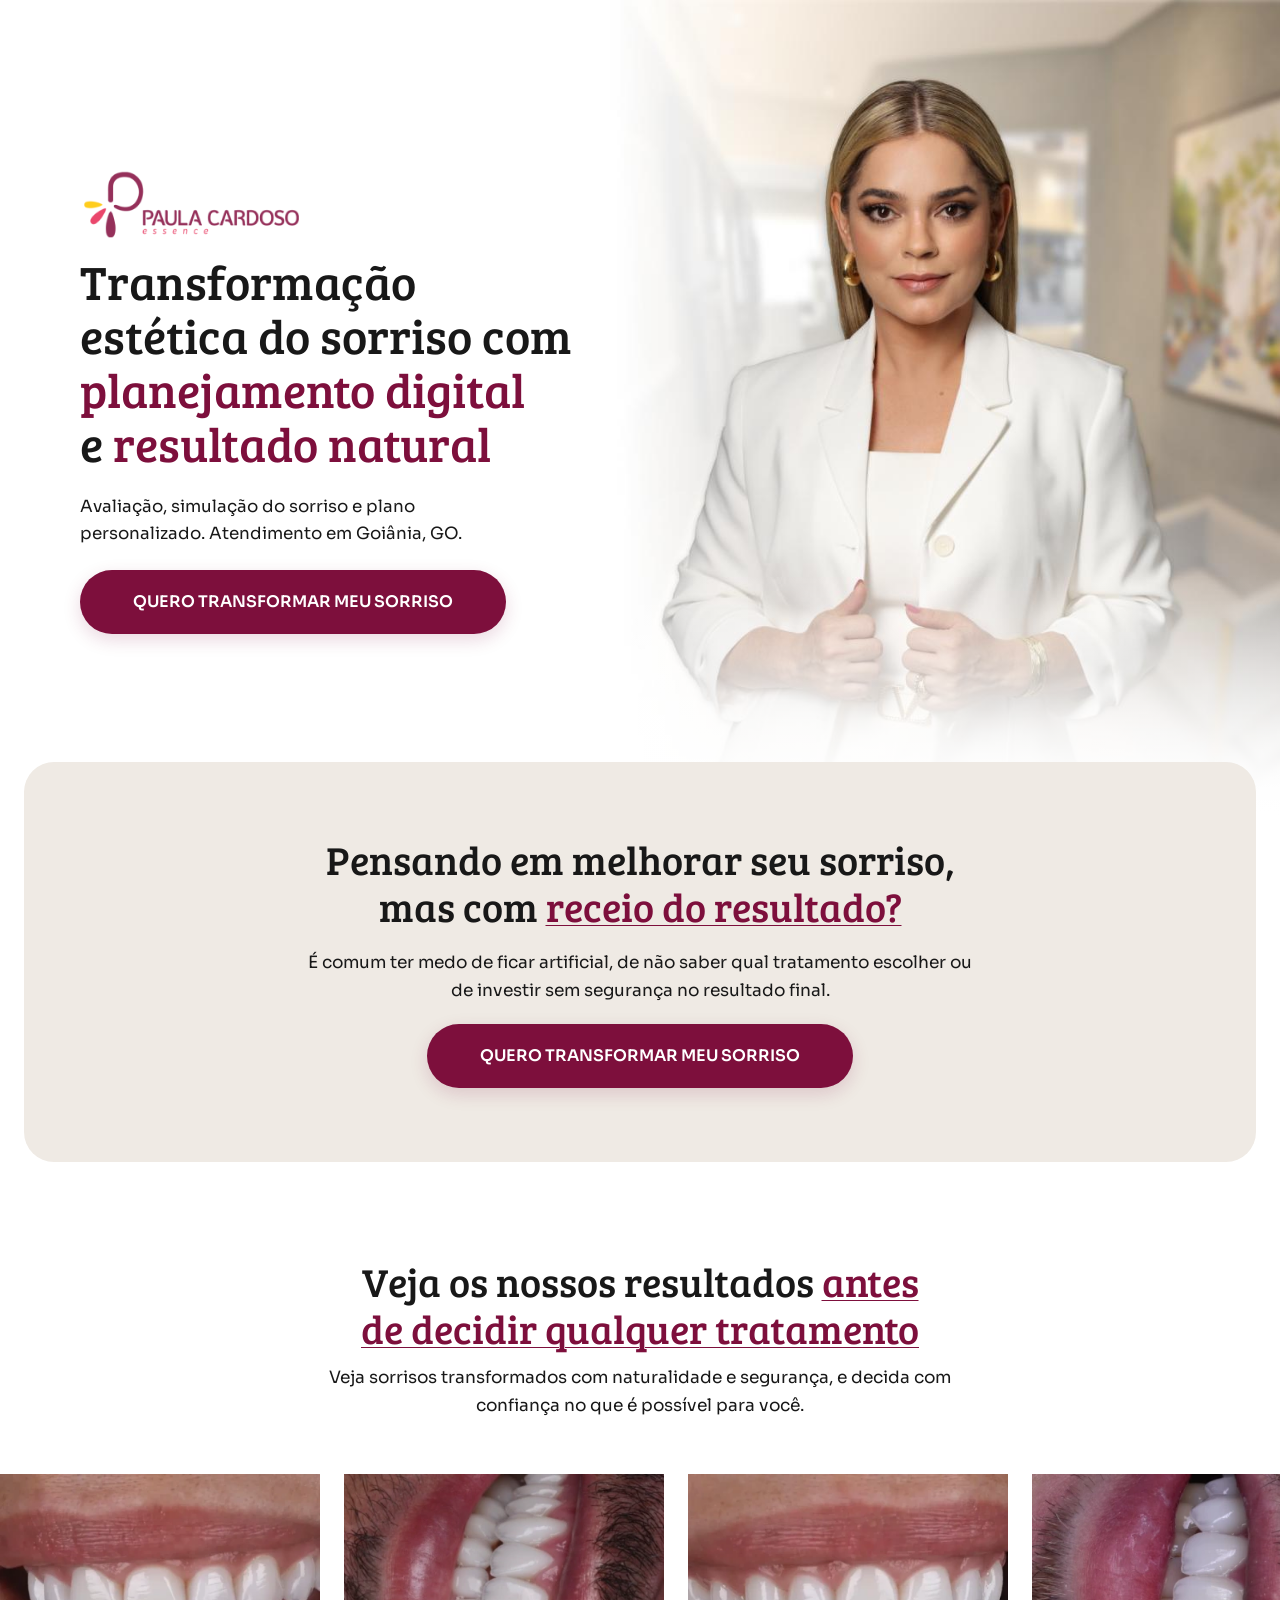
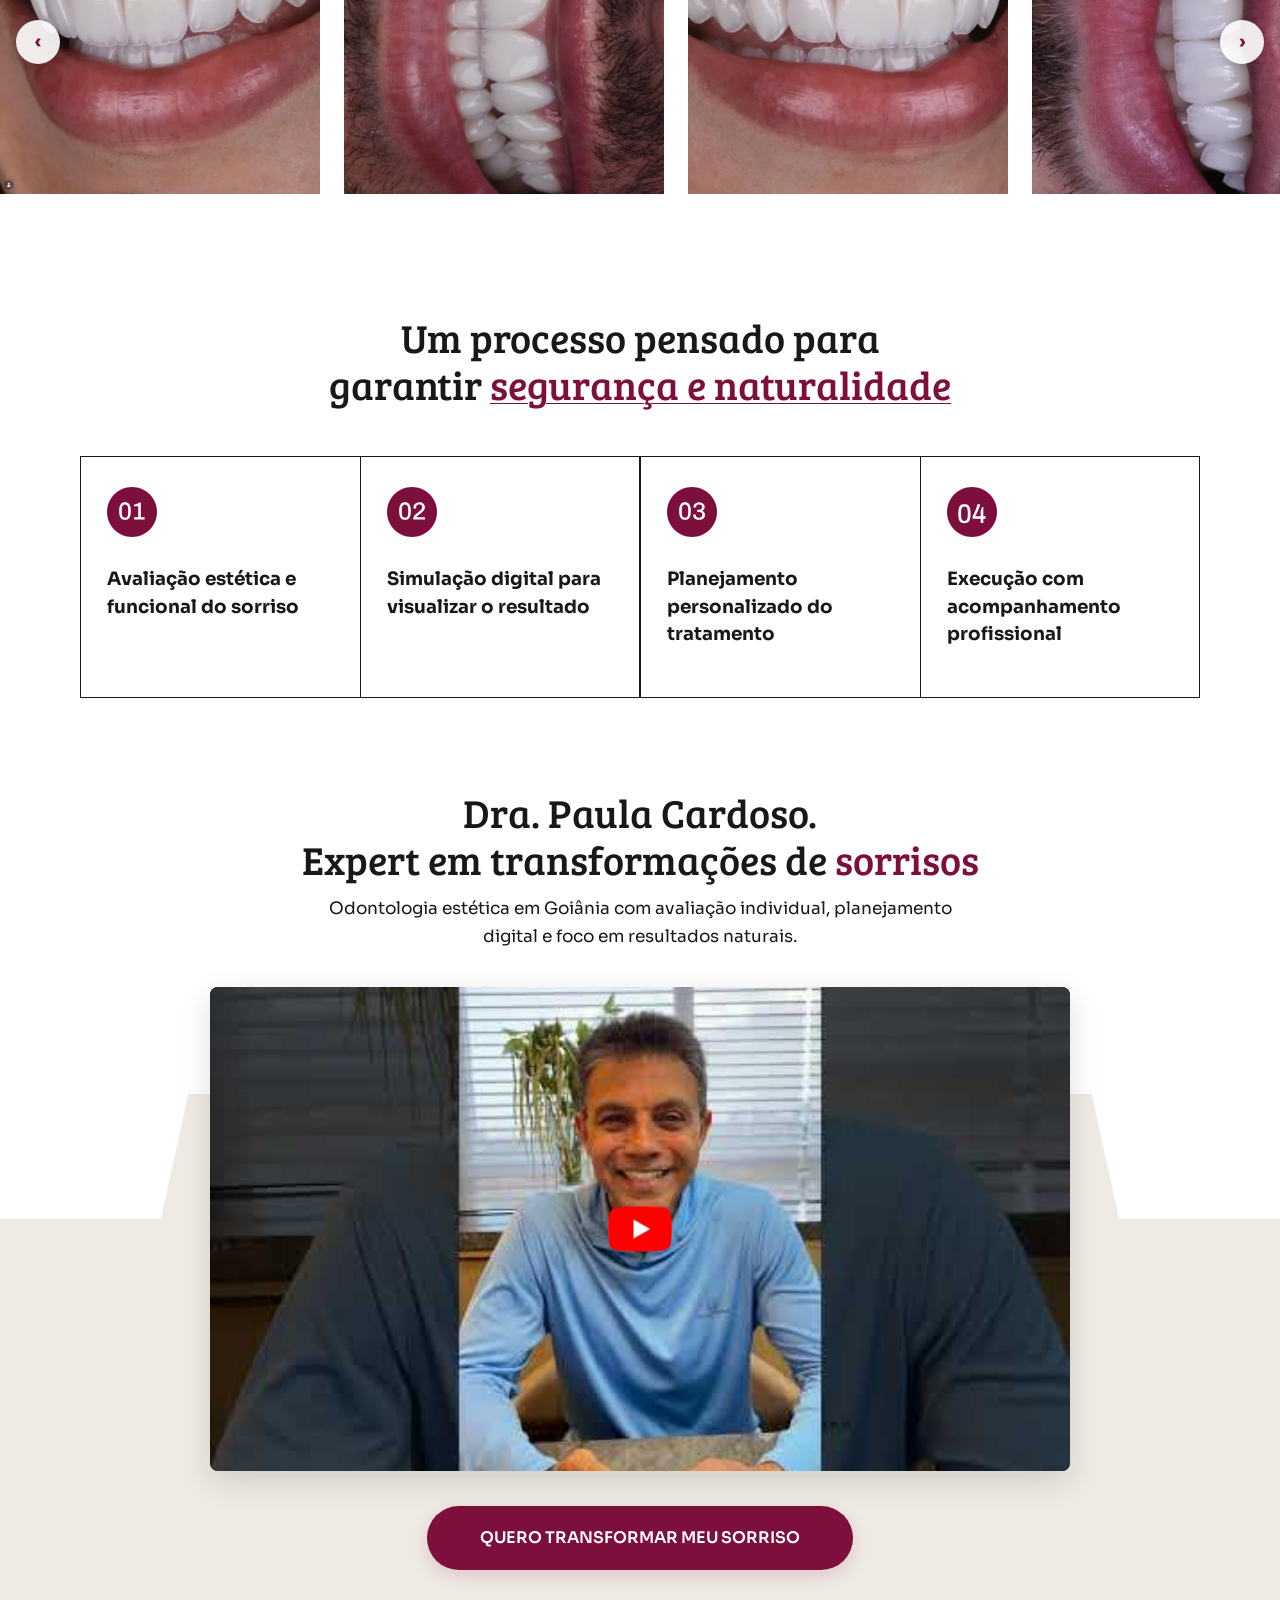
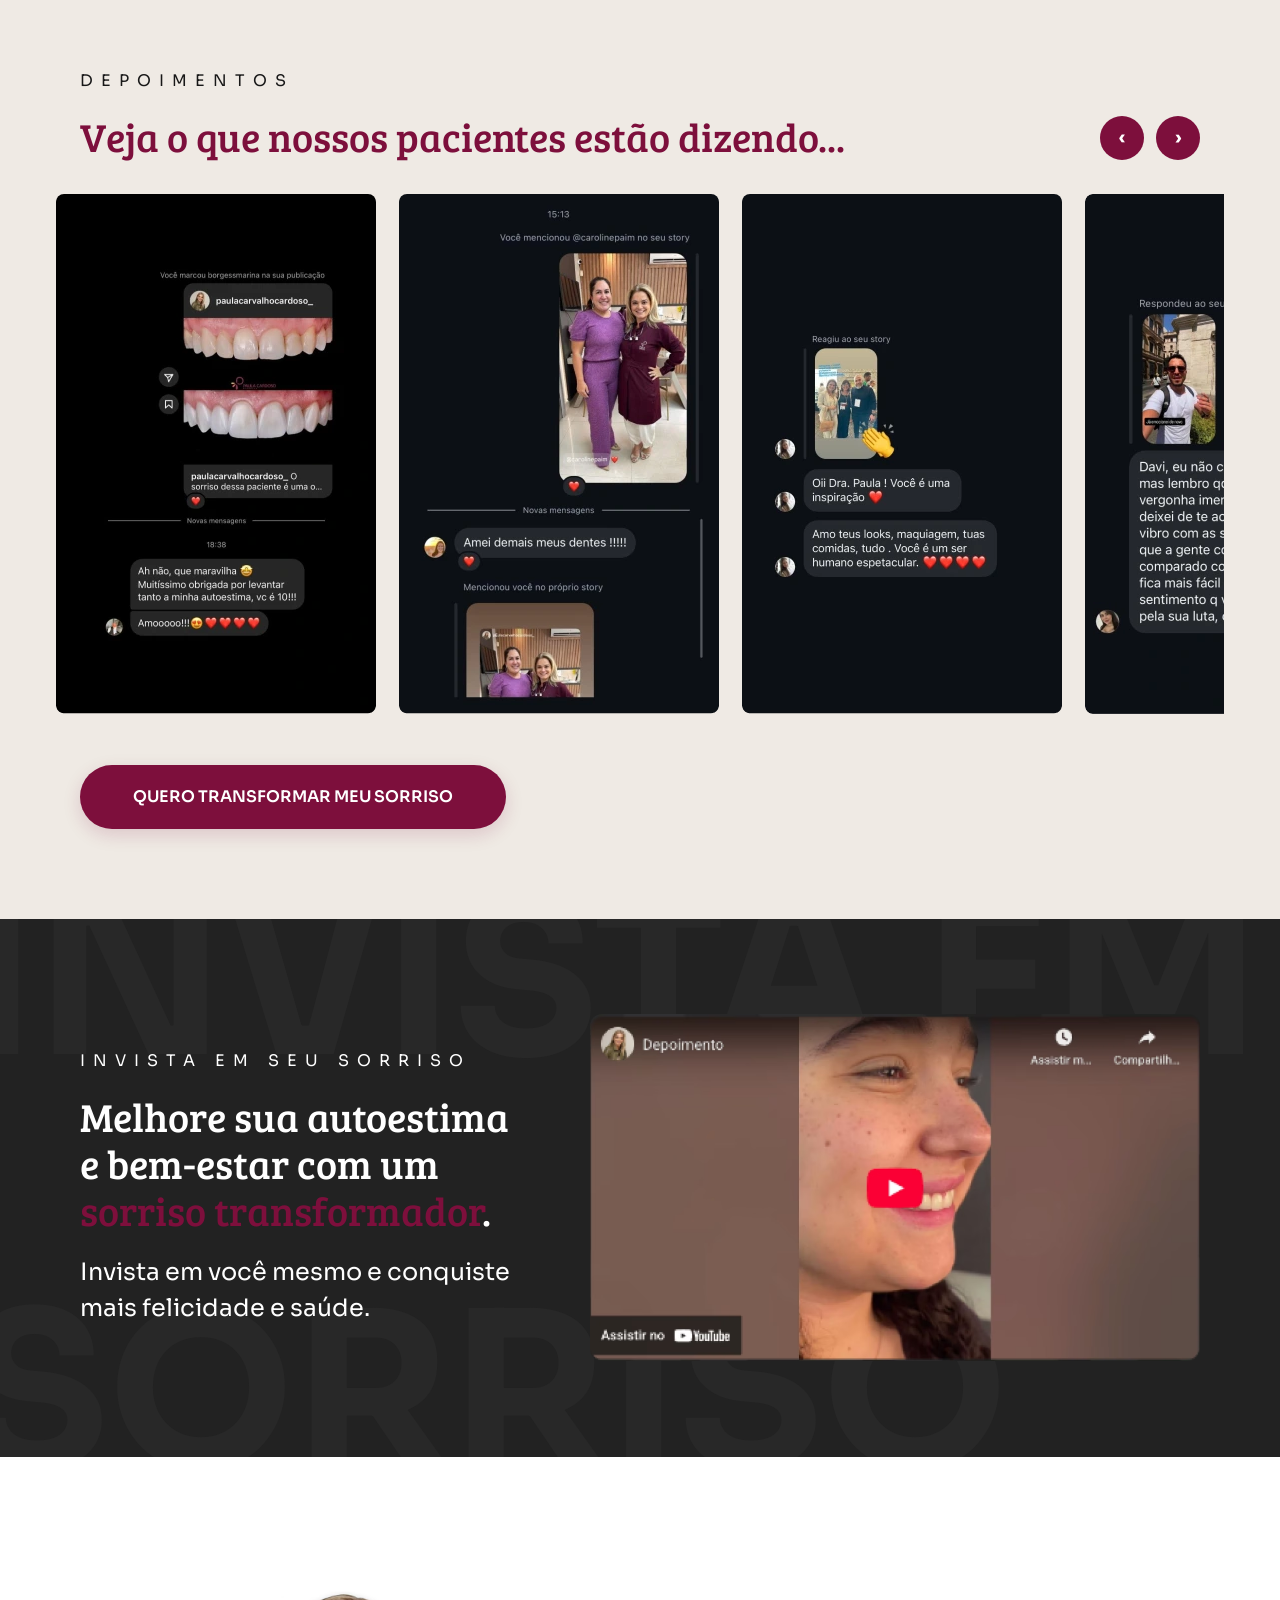
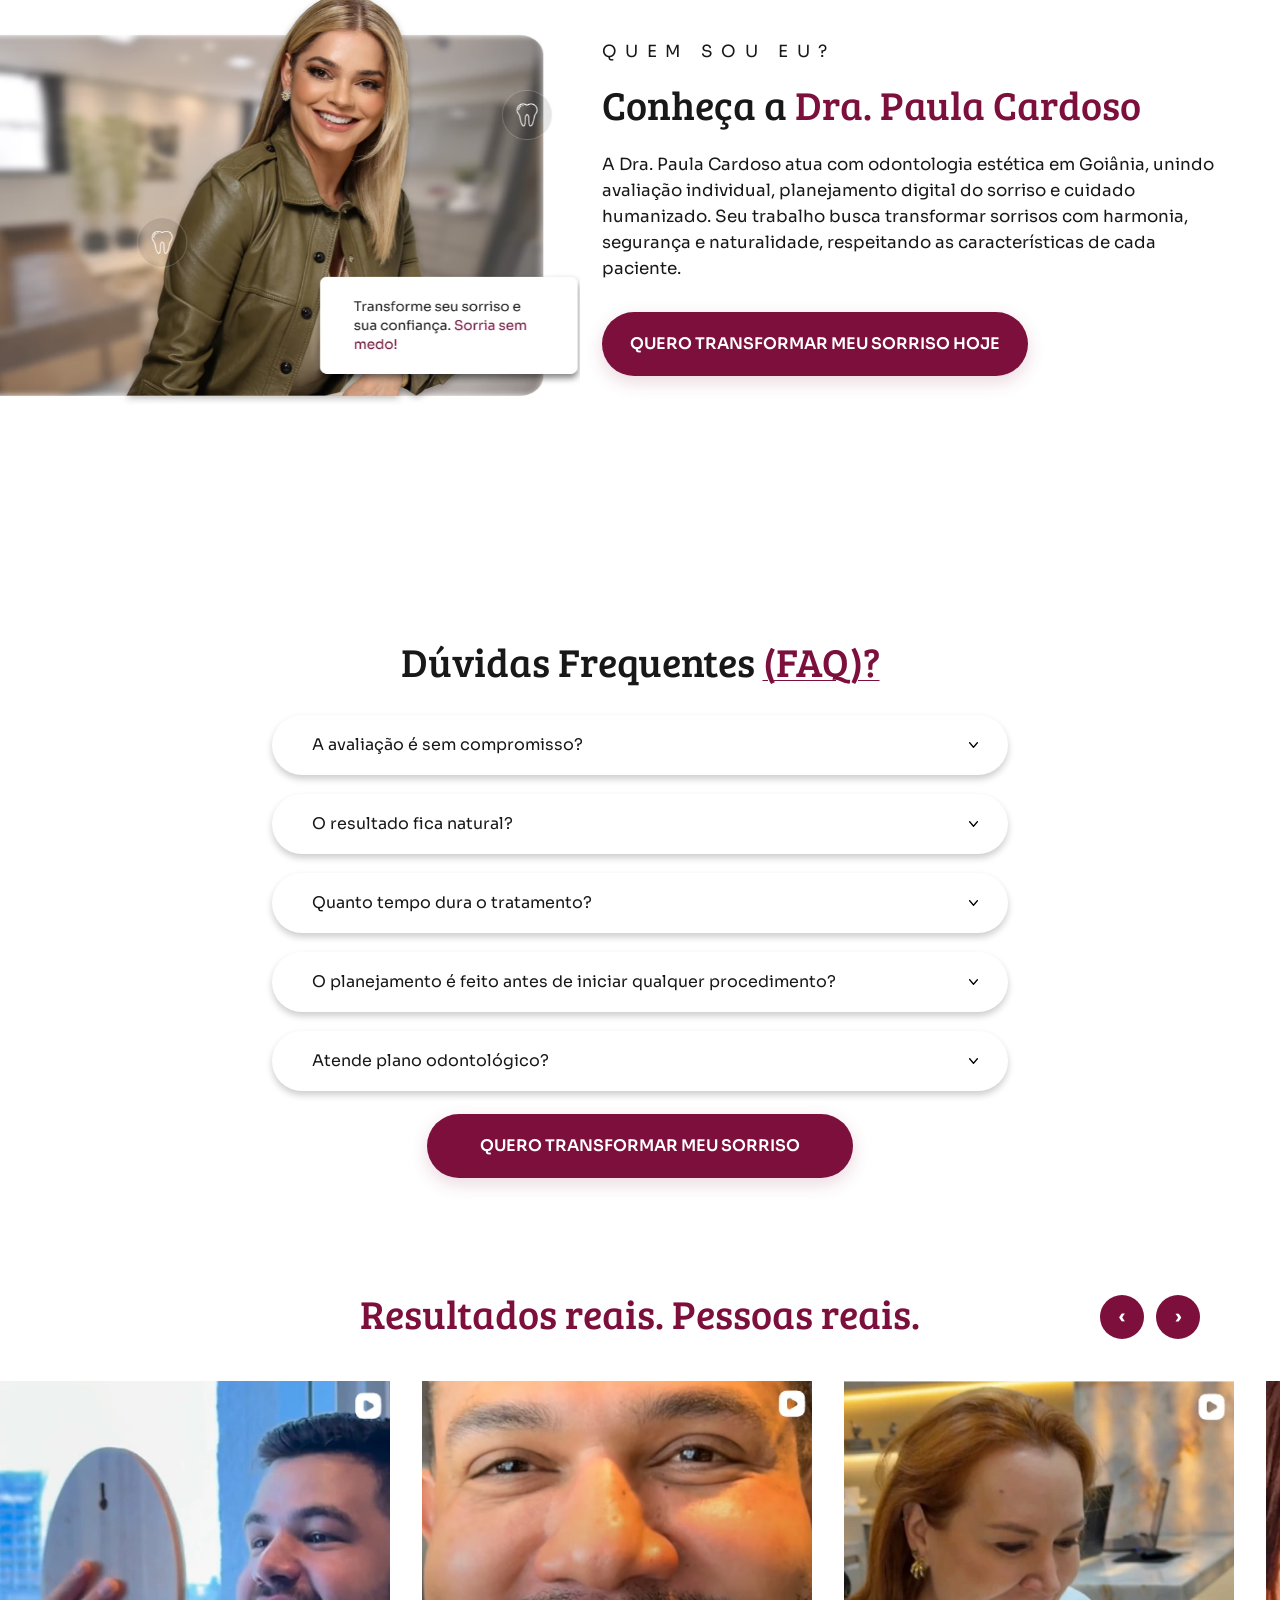
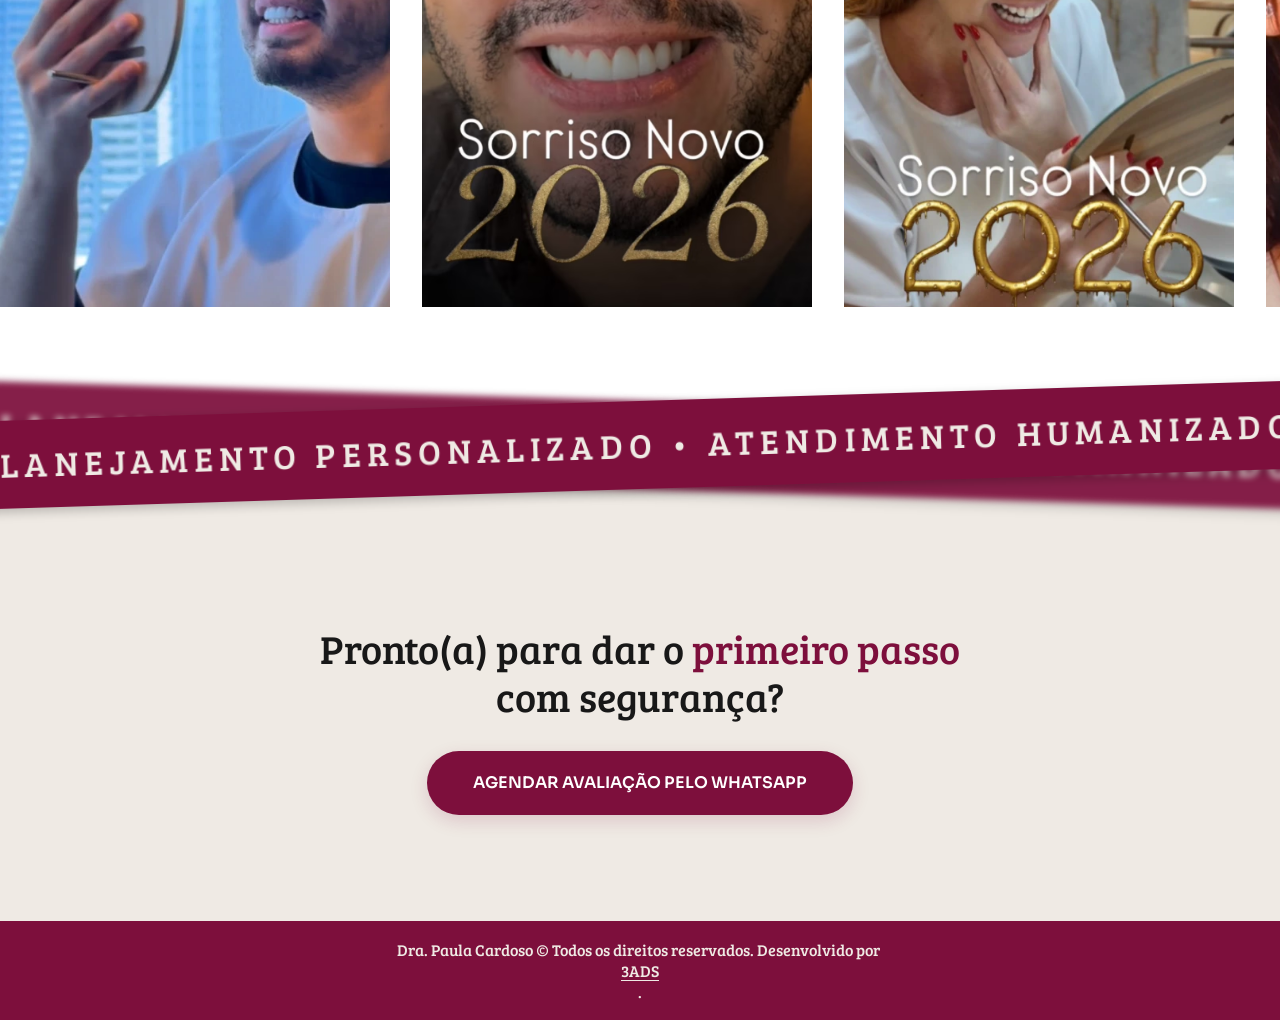
==== commit 3715ee4a: "Optimize landing page performance, responsiveness and SEO" ====
--- a/index.html
+++ b/index.html
@@ -1,1257 +1,177 @@
-<!doctype html>
+<!DOCTYPE html>
 <html lang="pt-BR">
 <head>
+  <!-- Google Tag Manager -->
+  <script>(function(w,d,s,l,i){w[l]=w[l]||[];w[l].push({'gtm.start':
+  new Date().getTime(),event:'gtm.js'});var f=d.getElementsByTagName(s)[0],
+  j=d.createElement(s),dl=l!='dataLayer'?'&l='+l:'';j.async=true;j.src=
+  'https://www.googletagmanager.com/gtm.js?id='+i+dl;f.parentNode.insertBefore(j,f);
+  })(window,document,'script','dataLayer','GTM-P3VR94BM');</script>
+  <!-- End Google Tag Manager -->
   <meta charset="utf-8">
   <meta name="viewport" content="width=device-width, initial-scale=1">
-  <meta name="description" content="Transformação estética do sorriso com planejamento digital e resultado natural.">
-  <title>Dra. Paula Cardoso | Transformação estética do sorriso</title>
-  <style>
-    @font-face {
-      font-family: "Bree Serif";
-      src: url("assets/bree-serif-400.ttf") format("truetype");
-      font-display: swap;
-      font-style: normal;
-      font-weight: 400;
-    }
-
-    @font-face {
-      font-family: "Sora";
-      src: url("assets/sora-400.ttf") format("truetype");
-      font-display: swap;
-      font-style: normal;
-      font-weight: 400;
-    }
-
-    @font-face {
-      font-family: "Sora";
-      src: url("assets/sora-600.ttf") format("truetype");
-      font-display: swap;
-      font-style: normal;
-      font-weight: 600;
-    }
-
-    @font-face {
-      font-family: "Sora";
-      src: url("assets/sora-700.ttf") format("truetype");
-      font-display: swap;
-      font-style: normal;
-      font-weight: 700;
-    }
-
-    :root {
-      --wine: #7d0f3c;
-      --wine-dark: #65082f;
-      --ink: #181818;
-      --paper: #efeae4;
-      --white: #ffffff;
-      --max: 1280px;
-      --shadow: 0 10px 32px rgba(24, 24, 24, 0.14);
-    }
-
-    *,
-    *::before,
-    *::after {
-      box-sizing: border-box;
-    }
-
-    html {
-      max-width: 100%;
-      overflow-x: hidden;
-      scroll-behavior: smooth;
-    }
-
-    body {
-      margin: 0;
-      max-width: 100%;
-      overflow-x: hidden;
-      background: var(--white);
-      color: var(--ink);
-      font-family: "Sora", Arial, sans-serif;
-      -webkit-font-smoothing: antialiased;
-    }
-
-    img {
-      display: block;
-      max-width: 100%;
-    }
-
-    button,
-    a {
-      -webkit-tap-highlight-color: transparent;
-    }
-
-    .container {
-      width: min(var(--max), calc(100% - 48px));
-      margin-inline: auto;
-    }
-
-    .title {
-      margin: 0;
-      font-family: "Bree Serif", Georgia, serif;
-      font-size: clamp(2rem, 2.08vw, 2.5rem);
-      font-weight: 400;
-      line-height: 1.2;
-    }
-
-    .accent {
-      color: var(--wine);
-    }
-
-    .underlined {
-      color: var(--wine);
-      text-decoration: underline;
-      text-decoration-thickness: 1px;
-      text-underline-offset: 3px;
-    }
-
-    .button {
-      display: inline-flex;
-      width: min(426px, 100%);
-      min-height: 64px;
-      align-items: center;
-      justify-content: center;
-      border: 0;
-      border-radius: 999px;
-      background: var(--wine);
-      color: var(--white);
-      font: 600 1rem/1 "Sora", Arial, sans-serif;
-      text-align: center;
-      text-decoration: none;
-      text-transform: uppercase;
-      transition: background-color 180ms ease, transform 180ms ease, box-shadow 180ms ease;
-    }
-
-    .button:hover {
-      background: var(--wine-dark);
-      box-shadow: 0 10px 24px rgba(125, 15, 60, 0.22);
-      transform: translateY(-2px);
-    }
-
-    .button:focus-visible,
-    .carousel-control:focus-visible,
-    summary:focus-visible {
-      outline: 3px solid rgba(125, 15, 60, 0.36);
-      outline-offset: 4px;
-    }
-
-    .hero {
-      position: relative;
-      height: 843px;
-      overflow: hidden;
-      background: #f7f5f2 url("assets/hero-background.png") center top / cover no-repeat;
-    }
-
-    .hero::after {
-      position: absolute;
-      inset: 0;
-      background: linear-gradient(to bottom, rgba(255, 255, 255, 0) 70%, #ffffff 100%);
-      content: "";
-      pointer-events: none;
-    }
-
-    .hero__inner {
-      position: relative;
-      z-index: 2;
-      display: flex;
-      height: 100%;
-      align-items: center;
-    }
-
-    .hero__copy {
-      display: flex;
-      width: 493px;
-      max-width: 42%;
-      flex-direction: column;
-      align-items: flex-start;
-      gap: 22px;
-      transform: translateY(-8px);
-    }
-
-    .hero__logo {
-      width: 270px;
-      height: auto;
-      margin-bottom: -7px;
-    }
-
-    .hero h1 {
-      margin: 0;
-      font-family: "Bree Serif", Georgia, serif;
-      font-size: clamp(2.5rem, 2.5vw, 3rem);
-      font-weight: 400;
-      line-height: 1.15;
-    }
-
-    .hero p {
-      max-width: 480px;
-      margin: 0;
-      font-size: 1.125rem;
-      line-height: 1.67;
-    }
-
-    .hero__callout {
-      position: absolute;
-      z-index: 2;
-      width: 297px;
-    }
-
-    .hero__callout--one {
-      top: 411px;
-      left: calc(50% - 18px);
-    }
-
-    .hero__callout--two {
-      top: 531px;
-      left: calc(50% + 319px);
-    }
-
-    .hero__mobile-portrait {
-      display: none;
-    }
-
-    .challenge {
-      position: relative;
-      z-index: 3;
-      display: flex;
-      width: min(1836px, calc(100% - 84px));
-      min-height: 450px;
-      margin: -58px auto 0;
-      padding: 72px 24px;
-      align-items: center;
-      justify-content: center;
-      border-radius: 30px;
-      background: var(--paper);
-      text-align: center;
-    }
-
-    .challenge__content {
-      display: flex;
-      width: 680px;
-      max-width: 100%;
-      flex-direction: column;
-      align-items: center;
-      gap: 19px;
-    }
-
-    .challenge p,
-    .results-intro p,
-    .expert__subtitle {
-      margin: 0;
-      font-size: 1.125rem;
-      line-height: 1.67;
-    }
-
-    .results-intro {
-      display: flex;
-      width: min(660px, calc(100% - 40px));
-      margin: 0 auto;
-      padding: 104px 0 57px;
-      flex-direction: column;
-      align-items: center;
-      gap: 10px;
-      text-align: center;
-    }
-
-    .smile-strip,
-    .social-strip,
-    .testimonials-strip {
-      scrollbar-color: var(--wine) transparent;
-      scrollbar-width: thin;
-    }
-
-    .smile-carousel {
-      position: relative;
-    }
-
-    .smile-strip {
-      display: flex;
-      width: 100%;
-      padding-bottom: 14px;
-      gap: 31px;
-      justify-content: flex-start;
-      overflow-x: auto;
-      overscroll-behavior-inline: contain;
-      scroll-behavior: smooth;
-      scroll-snap-type: x mandatory;
-      scrollbar-width: none;
-    }
-
-    .smile-strip::-webkit-scrollbar {
-      display: none;
-    }
-
-    .smile-strip img {
-      width: 400px;
-      height: 400px;
-      flex: 0 0 400px;
-      object-fit: cover;
-      scroll-snap-align: start;
-    }
-
-    .smile-strip img.is-rotated {
-      transform: rotate(90deg);
-    }
-
-    .smile-carousel__control {
-      position: absolute;
-      z-index: 2;
-      top: 50%;
-      display: grid;
-      width: 34px;
-      height: 34px;
-      padding: 0;
-      place-items: center;
-      border: 0;
-      border-radius: 50%;
-      background: rgba(255, 255, 255, 0.86);
-      box-shadow: 0 3px 10px rgba(0, 0, 0, 0.13);
-      color: var(--wine);
-      cursor: pointer;
-      font: 700 1.2rem/1 "Sora", sans-serif;
-      transform: translateY(-50%);
-    }
-
-    .smile-carousel__control--previous {
-      left: 16px;
-    }
-
-    .smile-carousel__control--next {
-      right: 16px;
-    }
-
-    .process {
-      padding: 119px 0 91px;
-    }
-
-    .process__title {
-      width: min(650px, 100%);
-      margin: 0 auto 49px;
-      text-align: center;
-    }
-
-    .process__grid {
-      display: grid;
-      grid-template-columns: repeat(4, 1fr);
-    }
-
-    .process-card {
-      min-height: 242px;
-      padding: 32px 26px 28px;
-      border: 1px solid var(--ink);
-      border-right: 0;
-    }
-
-    .process-card:last-child {
-      border-right: 1px solid var(--ink);
-    }
-
-    .process-card img {
-      width: 50px;
-      height: 50px;
-      margin-bottom: 29px;
-    }
-
-    .process-card h3 {
-      max-width: 246px;
-      margin: 0;
-      font-size: 1.25rem;
-      line-height: 1.5;
-    }
-
-    .proof-zone {
-      position: relative;
-      isolation: isolate;
-      padding: 0 0 90px;
-      background: linear-gradient(to bottom, #ffffff 0 430px, var(--paper) 430px 100%);
-    }
-
-    .proof-zone::before {
-      position: absolute;
-      z-index: -1;
-      top: 305px;
-      left: 50%;
-      width: min(1603px, 84vw);
-      height: 390px;
-      background: var(--paper);
-      clip-path: polygon(8% 0, 92% 0, 100% 100%, 0 100%);
-      content: "";
-      transform: translateX(-50%);
-    }
-
-    .expert {
-      display: flex;
-      flex-direction: column;
-      align-items: center;
-      gap: 35px;
-      text-align: center;
-    }
-
-    .expert__heading {
-      width: min(680px, 100%);
-    }
-
-    .expert__video {
-      position: relative;
-      width: min(860px, 100%);
-      aspect-ratio: 860 / 484;
-      overflow: hidden;
-      border-radius: 3px;
-      background: #202427;
-      box-shadow: var(--shadow);
-    }
-
-    .expert__video > img:first-child {
-      width: 100%;
-      height: 100%;
-      object-fit: cover;
-    }
-
-    .play {
-      position: absolute;
-      top: 50%;
-      left: 50%;
-      width: 64px;
-      height: 45px;
-      transform: translate(-50%, -50%);
-    }
-
-    .testimonials {
-      margin-top: 99px;
-    }
-
-    .testimonials__head {
-      display: flex;
-      margin-bottom: 34px;
-      align-items: flex-end;
-      justify-content: space-between;
-      gap: 24px;
-    }
-
-    .eyebrow {
-      margin: 0 0 20px;
-      font-size: 1rem;
-      letter-spacing: 0.5em;
-      line-height: 1.5;
-      text-transform: uppercase;
-    }
-
-    .testimonials__title {
-      color: var(--wine);
-    }
-
-    .carousel-controls {
-      display: flex;
-      gap: 12px;
-    }
-
-    .carousel-control {
-      display: grid;
-      width: 34px;
-      height: 34px;
-      padding: 0;
-      place-items: center;
-      border: 0;
-      border-radius: 50%;
-      background: var(--wine);
-      color: var(--white);
-      cursor: pointer;
-      font: 700 1.1rem/1 "Sora", sans-serif;
-    }
-
-    .testimonials-strip {
-      display: flex;
-      width: calc(100% + 96px);
-      margin-left: -48px;
-      padding-inline: 48px;
-      gap: 23px;
-      overflow-x: auto;
-      scroll-behavior: smooth;
-      scroll-snap-type: x mandatory;
-    }
-
-    .testimonials-strip img {
-      width: 320px;
-      height: 520px;
-      flex: 0 0 320px;
-      border-radius: 8px;
-      object-fit: cover;
-      scroll-snap-align: start;
-    }
-
-    .testimonials__cta {
-      margin-top: 35px;
-    }
-
-    .investment {
-      position: relative;
-      min-height: 538px;
-      overflow: hidden;
-      background: #222222;
-      color: var(--white);
-    }
-
-    .investment::before,
-    .investment::after {
-      position: absolute;
-      left: -35px;
-      color: #282828;
-      font-size: clamp(10rem, 16.8vw, 20.2rem);
-      font-weight: 700;
-      line-height: 0.82;
-      white-space: nowrap;
-    }
-
-    .investment::before {
-      top: -26px;
-      content: "INVISTA EM";
-    }
-
-    .investment::after {
-      bottom: -25px;
-      content: "SORRISO";
-    }
-
-    .investment__inner {
-      position: relative;
-      z-index: 1;
-      display: grid;
-      min-height: 538px;
-      grid-template-columns: 430px minmax(0, 730px);
-      align-items: center;
-      justify-content: space-between;
-      gap: 80px;
-    }
-
-    .investment__copy .eyebrow {
-      color: var(--white);
-    }
-
-    .investment__copy .title {
-      font-size: 2.5rem;
-    }
-
-    .investment__copy p:last-child {
-      margin: 27px 0 0;
-      font-size: 1.5rem;
-      line-height: 1.5;
-    }
-
-    .investment__video {
-      position: relative;
-      overflow: hidden;
-      border-radius: 12px;
-    }
-
-    .investment__video > img:first-child {
-      width: 100%;
-      aspect-ratio: 940 / 534;
-      object-fit: cover;
-    }
-
-    .about {
-      display: grid;
-      width: 100%;
-      min-height: 677px;
-      grid-template-columns: minmax(0, 45.3%) minmax(410px, 640px);
-      align-items: center;
-      gap: 22px;
-    }
-
-    .about__visual img {
-      width: 100%;
-    }
-
-    .about__copy {
-      width: 100%;
-      max-width: 640px;
-      padding-right: 24px;
-    }
-
-    .about__copy .eyebrow {
-      margin-bottom: 16px;
-    }
-
-    .about__copy .title {
-      font-size: 2.5rem;
-    }
-
-    .about__copy p {
-      margin: 37px 0 39px;
-      font-size: 1.1rem;
-      line-height: 1.5;
-    }
-
-    .faq {
-      padding: 120px 0 126px;
-    }
-
-    .faq__inner {
-      width: min(736px, calc(100% - 40px));
-      margin-inline: auto;
-      text-align: center;
-    }
-
-    .faq__title {
-      margin-bottom: 30px;
-    }
-
-    .faq-list {
-      display: grid;
-      gap: 19px;
-    }
-
-    .faq-item {
-      overflow: hidden;
-      border-radius: 999px;
-      background: var(--white);
-      box-shadow: 0 4px 7px rgba(0, 0, 0, 0.25);
-      text-align: left;
-    }
-
-    .faq-item[open] {
-      border-radius: 28px;
-    }
-
-    .faq-item summary {
-      position: relative;
-      display: flex;
-      min-height: 60px;
-      padding: 16px 58px 16px 40px;
-      align-items: center;
-      cursor: pointer;
-      font-size: 1rem;
-      list-style: none;
-    }
-
-    .faq-item summary::-webkit-details-marker {
-      display: none;
-    }
-
-    .faq-item summary::after {
-      position: absolute;
-      top: 50%;
-      right: 30px;
-      width: 9px;
-      height: 6px;
-      background: url("assets/faq-chevron.svg") center / contain no-repeat;
-      content: "";
-      transform: translateY(-50%);
-      transition: transform 180ms ease;
-    }
-
-    .faq-item[open] summary::after {
-      transform: translateY(-50%) rotate(180deg);
-    }
-
-    .faq-item p {
-      margin: -3px 40px 21px;
-      color: #555555;
-      font-size: 0.94rem;
-      line-height: 1.55;
-    }
-
-    .faq__cta {
-      margin-top: 23px;
-    }
-
-    .social-results {
-      padding-top: 0;
-      text-align: center;
-    }
-
-    .social-results__head {
-      position: relative;
-      display: flex;
-      width: min(var(--max), calc(100% - 48px));
-      margin-inline: auto;
-      align-items: center;
-      justify-content: center;
-    }
-
-    .social-results__title {
-      margin-bottom: 44px;
-      color: var(--wine);
-    }
-
-    .social-results__controls {
-      position: absolute;
-      right: 0;
-      bottom: 42px;
-    }
-
-    .social-strip {
-      display: flex;
-      width: 100%;
-      padding-bottom: 18px;
-      gap: 39px;
-      justify-content: flex-start;
-      overflow-x: auto;
-      overscroll-behavior-inline: contain;
-      scroll-behavior: smooth;
-      scroll-snap-type: x mandatory;
-    }
-
-    .social-strip img {
-      width: 491px;
-      height: 663px;
-      flex: 0 0 491px;
-      object-fit: cover;
-      scroll-snap-align: start;
-    }
-
-    .ribbons {
-      position: relative;
-      height: 158px;
-      margin-top: 43px;
-    }
-
-    .ribbon {
-      position: absolute;
-      top: 35px;
-      left: -2%;
-      display: flex;
-      width: 104%;
-      height: 88px;
-      align-items: center;
-      overflow: hidden;
-      background: var(--wine);
-      box-shadow: 0 4px 10px rgba(0, 0, 0, 0.22);
-      color: var(--paper);
-      transform: rotate(-1.78deg);
-    }
-
-    .ribbon--back {
-      filter: blur(3px);
-      opacity: 0.94;
-      transform: rotate(1.75deg);
-    }
-
-    .ribbon__track {
-      display: flex;
-      width: max-content;
-      will-change: transform;
-      animation: ribbon-scroll 28s linear infinite;
-    }
-
-    .ribbon--back .ribbon__track {
-      animation-duration: 36s;
-      animation-delay: -12s;
-    }
-
-    .ribbon__group {
-      display: block;
-      flex: none;
-      padding-right: 1.2em;
-      font-family: "Bree Serif", Georgia, serif;
-      font-size: 2.15rem;
-      letter-spacing: 0.18em;
-      line-height: 1;
-      white-space: nowrap;
-      text-transform: uppercase;
-    }
-
-    @keyframes ribbon-scroll {
-      from {
-        transform: translateX(0);
+  <meta name="description" content="Dentista em Goiânia especializada em odontologia estética, planejamento digital e transformação do sorriso com resultados naturais. Agende sua avaliação.">
+  <meta name="robots" content="index, follow, max-image-preview:large, max-snippet:-1, max-video-preview:-1">
+  <meta name="googlebot" content="index, follow, max-image-preview:large, max-snippet:-1, max-video-preview:-1">
+  <meta name="author" content="Dra. Paula Cardoso">
+  <meta name="keywords" content="dentista em Goiânia, odontologia estética, estética do sorriso, transformação do sorriso, planejamento digital do sorriso, sorriso natural, Dra. Paula Cardoso">
+  <meta name="theme-color" content="#7d0f3c">
+  <meta name="geo.region" content="BR-GO">
+  <meta name="geo.placename" content="Goiânia">
+  <link rel="canonical" href="https://paulacardosoessence.com.br/">
+  <link rel="icon" href="assets/favicon.svg" type="image/svg+xml">
+  <link rel="preload" href="assets/hero-background.png" as="image" fetchpriority="high">
+  <link rel="preload" href="assets/bree-serif-400.woff2" as="font" type="font/woff2" crossorigin>
+  <link rel="alternate" href="/llms.txt" type="text/plain" title="Informações para assistentes de IA">
+  <meta property="og:type" content="website">
+  <meta property="og:locale" content="pt_BR">
+  <meta property="og:site_name" content="Dra. Paula Cardoso Essence">
+  <meta property="og:title" content="Dentista em Goiânia | Estética do Sorriso | Dra. Paula Cardoso">
+  <meta property="og:description" content="Planejamento digital e odontologia estética em Goiânia para transformar o sorriso com segurança, harmonia e naturalidade.">
+  <meta property="og:url" content="https://paulacardosoessence.com.br/">
+  <meta property="og:image" content="https://paulacardosoessence.com.br/assets/hero-background.png">
+  <meta property="og:image:width" content="1920">
+  <meta property="og:image:height" content="955">
+  <meta property="og:image:alt" content="Dra. Paula Cardoso, dentista especializada em estética do sorriso em Goiânia">
+  <meta name="twitter:card" content="summary_large_image">
+  <meta name="twitter:title" content="Dentista em Goiânia | Estética do Sorriso | Dra. Paula Cardoso">
+  <meta name="twitter:description" content="Planejamento digital e odontologia estética para um sorriso natural e personalizado.">
+  <meta name="twitter:image" content="https://paulacardosoessence.com.br/assets/hero-background.png">
+  <title>Dentista em Goiânia | Estética do Sorriso | Dra. Paula Cardoso</title>
+  <script>document.documentElement.classList.add('js');</script>
+  <link rel="stylesheet" href="styles.min.css">
+  <script type="application/ld+json">
+  {
+    "@context": "https://schema.org",
+    "@graph": [
+      {
+        "@type": "WebSite",
+        "@id": "https://paulacardosoessence.com.br/#website",
+        "url": "https://paulacardosoessence.com.br/",
+        "name": "Dra. Paula Cardoso Essence",
+        "alternateName": "Paula Cardoso Essence",
+        "inLanguage": "pt-BR"
+      },
+      {
+        "@type": "Dentist",
+        "@id": "https://paulacardosoessence.com.br/#dentist",
+        "name": "Dra. Paula Cardoso",
+        "url": "https://paulacardosoessence.com.br/",
+        "description": "Atendimento odontológico estético em Goiânia com avaliação individual, planejamento digital do sorriso e foco em resultados naturais.",
+        "image": "https://paulacardosoessence.com.br/assets/sobre-paula-foto.png",
+        "logo": "https://paulacardosoessence.com.br/assets/logo-paula-cardoso.png",
+        "areaServed": {
+          "@type": "City",
+          "name": "Goiânia"
+        },
+        "medicalSpecialty": "Dentistry",
+        "founder": {
+          "@type": "Person",
+          "name": "Paula Cardoso",
+          "jobTitle": "Dentista"
+        }
+      },
+      {
+        "@type": "WebPage",
+        "@id": "https://paulacardosoessence.com.br/#webpage",
+        "url": "https://paulacardosoessence.com.br/",
+        "name": "Dentista em Goiânia | Estética do Sorriso | Dra. Paula Cardoso",
+        "description": "Odontologia estética, planejamento digital e transformação do sorriso com resultados naturais em Goiânia.",
+        "isPartOf": { "@id": "https://paulacardosoessence.com.br/#website" },
+        "about": { "@id": "https://paulacardosoessence.com.br/#dentist" },
+        "inLanguage": "pt-BR"
+      },
+      {
+        "@type": "FAQPage",
+        "@id": "https://paulacardosoessence.com.br/#faq",
+        "mainEntity": [
+          {
+            "@type": "Question",
+            "name": "A avaliação é sem compromisso?",
+            "acceptedAnswer": {
+              "@type": "Answer",
+              "text": "Sim. A avaliação é o momento de entender suas necessidades, esclarecer possibilidades e orientar os próximos passos."
+            }
+          },
+          {
+            "@type": "Question",
+            "name": "O resultado fica natural?",
+            "acceptedAnswer": {
+              "@type": "Answer",
+              "text": "O planejamento busca respeitar suas proporções faciais e as características do seu sorriso para alcançar um resultado harmônico."
+            }
+          },
+          {
+            "@type": "Question",
+            "name": "Quanto tempo dura o tratamento?",
+            "acceptedAnswer": {
+              "@type": "Answer",
+              "text": "O prazo depende do diagnóstico e do plano definido durante a avaliação individual."
+            }
+          },
+          {
+            "@type": "Question",
+            "name": "O planejamento é feito antes de iniciar qualquer procedimento?",
+            "acceptedAnswer": {
+              "@type": "Answer",
+              "text": "Sim. Avaliação, simulação e planejamento antecedem a execução do tratamento."
+            }
+          },
+          {
+            "@type": "Question",
+            "name": "Atende plano odontológico?",
+            "acceptedAnswer": {
+              "@type": "Answer",
+              "text": "Consulte a equipe para confirmar modalidades de atendimento, formas de pagamento e eventuais coberturas."
+            }
+          }
+        ]
       }
-
-      to {
-        transform: translateX(-50%);
-      }
-    }
-
-    .closing {
-      display: flex;
-      min-height: 450px;
-      margin: -53px auto 0;
-      padding: 100px 24px 52px;
-      align-items: center;
-      justify-content: center;
-      background: var(--paper);
-      text-align: center;
-    }
-
-    .closing__content {
-      display: flex;
-      width: 680px;
-      max-width: 100%;
-      flex-direction: column;
-      align-items: center;
-      gap: 31px;
-    }
-
-    .site-footer {
-      display: grid;
-      min-height: 68px;
-      padding: 18px 24px;
-      place-items: center;
-      background: var(--wine);
-      color: var(--paper);
-      font-family: "Bree Serif", Georgia, serif;
-      font-size: 1rem;
-      text-align: center;
-    }
-
-    .site-footer a {
-      color: inherit;
-      text-decoration: underline;
-      text-underline-offset: 3px;
-    }
-
-    @media (max-width: 1500px) {
-      :root {
-        --max: 1120px;
-      }
-
-      .hero__callout--one {
-        left: 51%;
-      }
-
-      .hero__callout--two {
-        left: 69%;
-      }
-
-      .smile-strip img {
-        width: 320px;
-        height: 320px;
-        flex-basis: 320px;
-      }
-
-      .social-strip img {
-        width: 390px;
-        height: 526px;
-        flex-basis: 390px;
-      }
-    }
-
-    @media (max-width: 1100px) {
-      :root {
-        --max: 900px;
-      }
-
-      .hero {
-        background-position: 58% top;
-      }
-
-      .hero__copy {
-        max-width: 48%;
-      }
-
-      .hero__callout {
-        display: none;
-      }
-
-      .process__grid {
-        grid-template-columns: repeat(2, 1fr);
-      }
-
-      .process-card:nth-child(2) {
-        border-right: 1px solid var(--ink);
-      }
-
-      .process-card:nth-child(n + 3) {
-        border-top: 0;
-      }
-
-      .investment__inner {
-        grid-template-columns: minmax(300px, 0.75fr) minmax(0, 1.25fr);
-        gap: 40px;
-      }
-
-      .about {
-        grid-template-columns: minmax(0, 48%) minmax(0, 1fr);
-        gap: 30px;
-      }
-
-      .about__copy .title {
-        font-size: 2.1rem;
-      }
-    }
-
-    @media (max-width: 760px) {
-      .container {
-        width: min(100% - 32px, 620px);
-      }
-
-      .title {
-        font-size: 1.85rem;
-      }
-
-      .button {
-        min-height: 56px;
-        padding-inline: 22px;
-        font-size: 0.78rem;
-      }
-
-      .hero {
-        height: auto;
-        min-height: 780px;
-        background: #ffffff;
-      }
-
-      .hero::before {
-        display: none;
-      }
-
-      .hero::after {
-        display: none;
-      }
-
-      .hero__inner {
-        height: auto;
-        align-items: flex-start;
-        justify-content: center;
-        padding-top: 36px;
-      }
-
-      .hero__copy {
-        width: 100%;
-        max-width: 520px;
-        align-items: center;
-        gap: 16px;
-        text-align: center;
-        transform: none;
-      }
-
-      .hero__logo {
-        width: 190px;
-      }
-
-      .hero h1 {
-        max-width: 430px;
-        font-size: clamp(2rem, 9vw, 2.55rem);
-      }
-
-      .hero p {
-        max-width: 420px;
-        font-size: 0.95rem;
-        line-height: 1.55;
-      }
-
-      .hero__mobile-portrait {
-        display: block;
-        width: 100%;
-        height: 360px;
-        background:
-          linear-gradient(
-            to bottom,
-            #ffffff 0,
-            rgba(255, 255, 255, 0.96) 3%,
-            rgba(255, 255, 255, 0.58) 10%,
-            transparent 22%,
-            transparent 68%,
-            #ffffff 100%
-          ),
-          url("assets/hero-background.png") calc(50% - 237px) -45px / auto 620px no-repeat;
-      }
-
-      .challenge {
-        width: calc(100% - 24px);
-        min-height: 0;
-        margin-top: -26px;
-        padding: 58px 22px;
-        border-radius: 22px;
-      }
-
-      .challenge p,
-      .results-intro p,
-      .expert__subtitle {
-        font-size: 0.95rem;
-        line-height: 1.55;
-      }
-
-      .results-intro {
-        padding: 78px 0 42px;
-      }
-
-      .smile-strip,
-      .social-strip {
-        width: 100%;
-        min-width: 0;
-        padding: 0 16px 16px;
-        justify-content: flex-start;
-        gap: 14px;
-        overflow-x: auto;
-        scroll-snap-type: x mandatory;
-      }
-
-      .smile-carousel__control {
-        display: none;
-      }
-
-      .smile-strip img {
-        width: min(78vw, 310px);
-        height: min(78vw, 310px);
-        flex-basis: min(78vw, 310px);
-        border-radius: 6px;
-        scroll-snap-align: center;
-      }
-
-      .process {
-        padding: 72px 0 78px;
-      }
-
-      .process__title {
-        margin-bottom: 34px;
-      }
-
-      .process__grid {
-        grid-template-columns: 1fr;
-      }
-
-      .process-card {
-        min-height: 170px;
-        padding: 25px;
-        border-right: 1px solid var(--ink);
-        border-bottom: 0;
-      }
-
-      .process-card:nth-child(n + 3) {
-        border-top: 1px solid var(--ink);
-      }
-
-      .process-card:last-child {
-        border-bottom: 1px solid var(--ink);
-      }
-
-      .process-card img {
-        width: 42px;
-        height: 42px;
-        margin-bottom: 18px;
-      }
-
-      .process-card h3 {
-        font-size: 1.05rem;
-      }
-
-      .proof-zone {
-        padding-bottom: 70px;
-        background: linear-gradient(to bottom, #ffffff 0 315px, var(--paper) 315px 100%);
-      }
-
-      .proof-zone::before {
-        top: 226px;
-        height: 260px;
-      }
-
-      .expert {
-        gap: 24px;
-      }
-
-      .expert__video {
-        border-radius: 8px;
-      }
-
-      .play {
-        width: 52px;
-        height: auto;
-      }
-
-      .testimonials {
-        margin-top: 72px;
-      }
-
-      .testimonials__head {
-        align-items: center;
-      }
-
-      .eyebrow {
-        margin-bottom: 12px;
-        font-size: 0.72rem;
-        letter-spacing: 0.38em;
-      }
-
-      .carousel-controls {
-        display: none;
-      }
-
-      .testimonials-strip {
-        width: calc(100% + 32px);
-        margin-left: -16px;
-        padding: 0 16px 16px;
-        gap: 14px;
-      }
-
-      .testimonials-strip img {
-        width: min(76vw, 300px);
-        height: auto;
-        flex-basis: min(76vw, 300px);
-      }
-
-      .investment {
-        min-height: 0;
-        padding: 74px 0;
-      }
-
-      .investment::before,
-      .investment::after {
-        font-size: 7rem;
-        opacity: 0.65;
-      }
-
-      .investment__inner {
-        min-height: 0;
-        grid-template-columns: 1fr;
-        gap: 44px;
-      }
-
-      .investment__copy {
-        text-align: center;
-      }
-
-      .investment__copy .title {
-        font-size: 2rem;
-      }
-
-      .investment__copy p:last-child {
-        margin-top: 20px;
-        font-size: 1.05rem;
-      }
-
-      .about {
-        min-height: 0;
-        padding: 72px 0 85px;
-        grid-template-columns: 1fr;
-        gap: 38px;
-      }
-
-      .about__visual {
-        order: 1;
-      }
-
-      .about__copy {
-        order: 2;
-        padding: 0 16px;
-        text-align: center;
-      }
-
-      .about__copy .title {
-        font-size: 2rem;
-      }
-
-      .about__copy p {
-        margin: 24px 0 30px;
-        font-size: 0.95rem;
-      }
-
-      .faq {
-        padding: 72px 0 90px;
-      }
-
-      .faq__inner {
-        width: calc(100% - 32px);
-      }
-
-      .faq-item {
-        border-radius: 24px;
-      }
-
-      .faq-item summary {
-        min-height: 58px;
-        padding: 14px 50px 14px 20px;
-        font-size: 0.82rem;
-      }
-
-      .faq-item summary::after {
-        right: 22px;
-      }
-
-      .faq-item p {
-        margin: -2px 20px 20px;
-        font-size: 0.82rem;
-      }
-
-      .social-results__title {
-        padding-inline: 20px;
-        margin-bottom: 32px;
-      }
-
-      .social-strip img {
-        width: min(79vw, 360px);
-        height: auto;
-        flex-basis: min(79vw, 360px);
-        scroll-snap-align: center;
-      }
-
-      .ribbons {
-        height: 126px;
-        margin-top: 26px;
-      }
-
-      .ribbon {
-        height: 68px;
-      }
-
-      .ribbon__group {
-        font-size: 1.2rem;
-      }
-
-      .closing {
-        min-height: 380px;
-        margin-top: -42px;
-        padding: 86px 22px 45px;
-      }
-
-      .site-footer {
-        min-height: 62px;
-        font-size: 0.78rem;
-      }
-    }
-
-    @media (prefers-reduced-motion: reduce) {
-      html {
-        scroll-behavior: auto;
-      }
-
-      *,
-      *::before,
-      *::after {
-        scroll-behavior: auto !important;
-        transition: none !important;
-      }
-
-      .ribbon__track {
-        animation: none;
-      }
-    }
-  </style>
+    ]
+  }
+  </script>
 </head>
 <body>
+  <!-- Google Tag Manager (noscript) -->
+  <noscript><iframe class="gtm-noscript" src="https://www.googletagmanager.com/ns.html?id=GTM-P3VR94BM"
+  height="0" width="0" title="Google Tag Manager"></iframe></noscript>
+  <!-- End Google Tag Manager (noscript) -->
   <main>
     <section class="hero" id="inicio" aria-labelledby="hero-title">
       <div class="container hero__inner">
         <div class="hero__copy">
-          <img class="hero__logo" src="assets/logo-paula-cardoso.png" alt="Dra. Paula Cardoso">
+          <img class="hero__logo" src="assets/logo-paula-cardoso.png" width="270" height="83" alt="Dra. Paula Cardoso" decoding="async" fetchpriority="high">
           <h1 id="hero-title">Transformação estética do sorriso com <span class="accent">planejamento digital</span> e <span class="accent">resultado natural</span></h1>
           <p>Avaliação, simulação do sorriso e plano personalizado. Atendimento em Goiânia, GO.</p>
-          <a class="button" href="https://wa.me/?text=Quero%20transformar%20meu%20sorriso" target="_blank" rel="noopener">Quero transformar meu sorriso</a>
+          <a class="button" href="https://spar-hazel.vercel.app/l/google-paula-cardoso-ess-fzx" target="_blank" rel="noopener">Quero transformar meu sorriso</a>
         </div>
       </div>
       <div class="hero__mobile-portrait" aria-hidden="true"></div>
-      <img class="hero__callout hero__callout--one" src="assets/callout-dentes.png" alt="Naturalidade em lentes em porcelana">
-      <img class="hero__callout hero__callout--two" src="assets/callout-sorrisos.png" alt="Diferentes sorrisos transformados">
+      <img class="hero__callout hero__callout--one" src="assets/callout-dentes.png" width="432" height="117" alt="Naturalidade em lentes em porcelana" decoding="async">
+      <img class="hero__callout hero__callout--two" src="assets/callout-sorrisos.png" width="432" height="117" alt="Diferentes sorrisos transformados" decoding="async">
     </section>
 
     <section class="challenge" aria-labelledby="challenge-title">
-      <div class="challenge__content">
+      <div class="challenge__content" data-reveal>
         <h2 class="title" id="challenge-title">Pensando em melhorar seu sorriso,<br>mas com <span class="underlined">receio do resultado?</span></h2>
         <p>É comum ter medo de ficar artificial, de não saber qual tratamento escolher ou de investir sem segurança no resultado final.</p>
-        <a class="button" href="https://wa.me/?text=Quero%20transformar%20meu%20sorriso" target="_blank" rel="noopener">Quero transformar meu sorriso</a>
+        <a class="button" href="https://spar-hazel.vercel.app/l/google-paula-cardoso-ess-fzx" target="_blank" rel="noopener" data-reveal>Quero transformar meu sorriso</a>
       </div>
     </section>
 
     <section aria-labelledby="resultados-title">
-      <div class="results-intro">
+      <div class="results-intro" data-reveal>
         <h2 class="title" id="resultados-title">Veja os nossos resultados <span class="underlined">antes de decidir qualquer tratamento</span></h2>
         <p>Veja sorrisos transformados com naturalidade e segurança, e decida com confiança no que é possível para você.</p>
       </div>
-      <div class="smile-carousel">
+      <div class="smile-carousel" data-reveal="scale">
         <button class="smile-carousel__control smile-carousel__control--previous" type="button" data-scroll="smile-results-track" data-direction="-1" aria-label="Resultados de sorrisos anteriores">‹</button>
-        <div class="smile-strip" id="smile-results-track" tabindex="0" aria-label="Carrossel de resultados de tratamentos odontológicos">
-          <img src="assets/sorriso-carrossel-1.webp" alt="Resultado frontal de transformação do sorriso">
-          <img class="is-rotated" src="assets/sorriso-carrossel-2.webp" alt="Resultado lateral de transformação do sorriso">
-          <img src="assets/sorriso-carrossel-3.webp" alt="Outro resultado frontal de transformação do sorriso">
-          <img class="is-rotated" src="assets/sorriso-carrossel-4.webp" alt="Outro resultado lateral de transformação do sorriso">
-          <img src="assets/sorriso-carrossel-3.webp" alt="Repetição do resultado frontal para continuidade visual" aria-hidden="true">
+        <div class="smile-strip" id="smile-results-track" role="group" tabindex="0" aria-label="Carrossel de resultados de tratamentos odontológicos">
+          <img src="assets/sorriso-carrossel-1.webp" width="400" height="400" alt="Resultado frontal de transformação estética do sorriso" loading="lazy" decoding="async">
+          <img class="is-rotated" src="assets/sorriso-carrossel-2.webp" width="400" height="400" alt="Resultado lateral de transformação estética do sorriso" loading="lazy" decoding="async">
+          <img src="assets/sorriso-carrossel-3.webp" width="400" height="400" alt="Sorriso natural após tratamento odontológico estético" loading="lazy" decoding="async">
+          <img class="is-rotated" src="assets/sorriso-carrossel-4.webp" width="400" height="400" alt="Vista lateral de resultado odontológico natural" loading="lazy" decoding="async">
+          <img src="assets/sorriso-carrossel-3.webp" width="400" height="400" alt="" loading="lazy" decoding="async" aria-hidden="true">
         </div>
         <button class="smile-carousel__control smile-carousel__control--next" type="button" data-scroll="smile-results-track" data-direction="1" aria-label="Próximos resultados de sorrisos">›</button>
       </div>
@@ -1259,22 +179,22 @@
 
     <section class="process" aria-labelledby="process-title">
       <div class="container">
-        <h2 class="title process__title" id="process-title">Um processo pensado para garantir <span class="underlined">segurança e naturalidade</span></h2>
+        <h2 class="title process__title" id="process-title" data-reveal>Um processo pensado para garantir <span class="underlined">segurança e naturalidade</span></h2>
         <div class="process__grid">
-          <article class="process-card">
-            <img src="assets/processo-1.svg" alt="Etapa 1">
+          <article class="process-card" data-reveal>
+            <img src="assets/processo-1.svg" width="50" height="50" alt="Etapa 1" loading="lazy" decoding="async">
             <h3>Avaliação estética e funcional do sorriso</h3>
           </article>
-          <article class="process-card">
-            <img src="assets/processo-2.svg" alt="Etapa 2">
+          <article class="process-card" data-reveal>
+            <img src="assets/processo-2.svg" width="50" height="50" alt="Etapa 2" loading="lazy" decoding="async">
             <h3>Simulação digital para visualizar o resultado</h3>
           </article>
-          <article class="process-card">
-            <img src="assets/processo-3.svg" alt="Etapa 3">
+          <article class="process-card" data-reveal>
+            <img src="assets/processo-3.svg" width="50" height="50" alt="Etapa 3" loading="lazy" decoding="async">
             <h3>Planejamento personalizado do tratamento</h3>
           </article>
-          <article class="process-card">
-            <img src="assets/processo-4.svg" alt="Etapa 4">
+          <article class="process-card" data-reveal>
+            <img src="assets/processo-4.svg" width="50" height="50" alt="Etapa 4" loading="lazy" decoding="async">
             <h3>Execução com acompanhamento profissional</h3>
           </article>
         </div>
@@ -1283,115 +203,124 @@
 
     <section class="proof-zone" aria-labelledby="expert-title">
       <div class="container expert">
-        <div class="expert__heading">
+        <div class="expert__heading" data-reveal>
           <h2 class="title" id="expert-title">Dra. Paula Cardoso.<br>Expert em transformações de <span class="accent">sorrisos</span></h2>
-          <p class="expert__subtitle">Aqui vai um subtítulo reforçando a ideia.</p>
-        </div>
-        <a class="expert__video" href="https://www.youtube.com/" target="_blank" rel="noopener" aria-label="Assistir ao vídeo da Dra. Paula Cardoso">
-          <img src="assets/video-dentista.png" alt="Dentista apresentando o tratamento">
-          <img class="play" src="assets/youtube-play.png" alt="">
+          <p class="expert__subtitle">Odontologia estética em Goiânia com avaliação individual, planejamento digital e foco em resultados naturais.</p>
+        </div>
+        <a class="expert__video" href="https://www.youtube.com/" target="_blank" rel="noopener" aria-label="Assistir ao vídeo da Dra. Paula Cardoso" data-reveal="scale">
+          <img src="assets/video-dentista.png" width="480" height="360" alt="Dra. Paula Cardoso apresentando o planejamento do sorriso" loading="lazy" decoding="async">
+          <img class="play" src="assets/youtube-play.png" width="64" height="45" alt="" loading="lazy" decoding="async">
         </a>
-        <a class="button" href="https://wa.me/?text=Quero%20transformar%20meu%20sorriso" target="_blank" rel="noopener">Quero transformar meu sorriso</a>
+        <a class="button" href="https://spar-hazel.vercel.app/l/google-paula-cardoso-ess-fzx" target="_blank" rel="noopener">Quero transformar meu sorriso</a>
       </div>
 
       <div class="container testimonials">
-        <div class="testimonials__head">
+        <div class="testimonials__head" data-reveal>
           <div>
             <p class="eyebrow">Depoimentos</p>
             <h2 class="title testimonials__title">Veja o que nossos pacientes estão dizendo...</h2>
           </div>
-          <div class="carousel-controls" aria-label="Controles dos depoimentos">
+          <div class="carousel-controls" role="group" aria-label="Controles dos depoimentos">
             <button class="carousel-control" type="button" data-scroll="testimonials-track" data-direction="-1" aria-label="Depoimentos anteriores">‹</button>
             <button class="carousel-control" type="button" data-scroll="testimonials-track" data-direction="1" aria-label="Próximos depoimentos">›</button>
           </div>
         </div>
-        <div class="testimonials-strip" id="testimonials-track">
-          <img src="assets/depoimento-1.webp" alt="Depoimento de paciente 1">
-          <img src="assets/depoimento-2.webp" alt="Depoimento de paciente 2">
-          <img src="assets/depoimento-3.webp" alt="Depoimento de paciente 3">
-          <img src="assets/depoimento-4.webp" alt="Depoimento de paciente 4">
-          <img src="assets/depoimento-5.webp" alt="Depoimento de paciente 5">
-          <img src="assets/depoimento-6.webp" alt="Depoimento de paciente 6">
-        </div>
-        <a class="button testimonials__cta" href="https://wa.me/?text=Quero%20transformar%20meu%20sorriso" target="_blank" rel="noopener">Quero transformar meu sorriso</a>
+        <div class="testimonials-strip" id="testimonials-track" role="group" tabindex="0" aria-label="Carrossel de depoimentos de pacientes" data-reveal="scale">
+          <img src="assets/depoimento-1.webp" width="320" height="521" alt="Depoimento de paciente sobre o atendimento odontológico" loading="lazy" decoding="async">
+          <img src="assets/depoimento-2.webp" width="320" height="521" alt="Relato de paciente sobre a transformação do sorriso" loading="lazy" decoding="async">
+          <img src="assets/depoimento-3.webp" width="320" height="521" alt="Avaliação de paciente da Dra. Paula Cardoso" loading="lazy" decoding="async">
+          <img src="assets/depoimento-4.webp" width="320" height="520" alt="Depoimento sobre resultado odontológico natural" loading="lazy" decoding="async">
+          <img src="assets/depoimento-5.webp" width="320" height="521" alt="Experiência de paciente com o planejamento do sorriso" loading="lazy" decoding="async">
+          <img src="assets/depoimento-6.webp" width="320" height="521" alt="Relato de paciente sobre estética do sorriso" loading="lazy" decoding="async">
+        </div>
+        <a class="button testimonials__cta" href="https://spar-hazel.vercel.app/l/google-paula-cardoso-ess-fzx" target="_blank" rel="noopener" data-reveal>Quero transformar meu sorriso</a>
       </div>
     </section>
 
     <section class="investment" aria-labelledby="investment-title">
       <div class="container investment__inner">
-        <div class="investment__copy">
+        <div class="investment__copy" data-reveal="left">
           <p class="eyebrow">Invista em seu sorriso</p>
           <h2 class="title" id="investment-title">Melhore sua autoestima e bem-estar com um <span class="accent">sorriso transformador</span>.</h2>
           <p>Invista em você mesmo e conquiste mais felicidade e saúde.</p>
         </div>
-        <a class="investment__video" href="https://www.youtube.com/" target="_blank" rel="noopener" aria-label="Assistir depoimento de paciente">
-          <img src="assets/video-paciente.png" alt="Paciente mostrando o resultado do sorriso">
+        <a class="investment__video" href="https://www.youtube.com/" target="_blank" rel="noopener" aria-label="Assistir depoimento de paciente" data-reveal="right">
+          <picture>
+            <source srcset="assets/video-paciente.avif" type="image/avif">
+            <img src="assets/video-paciente.png" width="940" height="534" alt="Paciente mostrando o resultado natural do sorriso" loading="lazy" decoding="async">
+          </picture>
         </a>
       </div>
     </section>
 
     <section class="about" aria-labelledby="about-title">
-      <div class="about__visual">
-        <img src="assets/sobre-paula-foto.png" alt="Dra. Paula Cardoso em seu consultório">
-      </div>
-      <div class="about__copy">
+      <div class="about__visual" data-reveal="left">
+        <picture>
+          <source srcset="assets/sobre-paula-foto.avif" type="image/avif">
+          <img src="assets/sobre-paula-foto.png" width="860" height="669" alt="Dra. Paula Cardoso, dentista em Goiânia, em seu consultório" loading="lazy" decoding="async">
+        </picture>
+      </div>
+      <div class="about__copy" data-reveal="right">
         <p class="eyebrow">Quem sou eu?</p>
         <h2 class="title" id="about-title">Conheça a <span class="accent">Dra. Paula Cardoso</span></h2>
-        <p>A Dra. Paula Cardoso é uma referência em odontologia estética, com anos de experiência em transformar sorrisos e elevar a autoestima dos pacientes. Sua missão é proporcionar sorrisos naturais e deslumbrantes, com técnicas modernas e um cuidado especial com cada paciente.</p>
-        <a class="button" href="https://wa.me/?text=Quero%20transformar%20meu%20sorriso%20hoje" target="_blank" rel="noopener">Quero transformar meu sorriso hoje</a>
+        <p>A Dra. Paula Cardoso atua com odontologia estética em Goiânia, unindo avaliação individual, planejamento digital do sorriso e cuidado humanizado. Seu trabalho busca transformar sorrisos com harmonia, segurança e naturalidade, respeitando as características de cada paciente.</p>
+        <a class="button" href="https://spar-hazel.vercel.app/l/google-paula-cardoso-ess-fzx" target="_blank" rel="noopener">Quero transformar meu sorriso hoje</a>
       </div>
     </section>
 
     <section class="faq" id="faq" aria-labelledby="faq-title">
       <div class="faq__inner">
-        <h2 class="title faq__title" id="faq-title">Dúvidas Frequentes <span class="underlined">(FAQ)?</span></h2>
+        <h2 class="title faq__title" id="faq-title" data-reveal>Dúvidas Frequentes <span class="underlined">(FAQ)?</span></h2>
         <div class="faq-list">
-          <details class="faq-item">
+          <details class="faq-item" data-reveal>
             <summary>A avaliação é sem compromisso?</summary>
             <p>Sim. A avaliação é o momento de entender suas necessidades, esclarecer possibilidades e orientar os próximos passos.</p>
           </details>
-          <details class="faq-item">
+          <details class="faq-item" data-reveal>
             <summary>O resultado fica natural?</summary>
             <p>O planejamento busca respeitar suas proporções faciais e as características do seu sorriso para alcançar um resultado harmônico.</p>
           </details>
-          <details class="faq-item">
+          <details class="faq-item" data-reveal>
             <summary>Quanto tempo dura o tratamento?</summary>
             <p>O prazo depende do diagnóstico e do plano definido durante a avaliação individual.</p>
           </details>
-          <details class="faq-item">
+          <details class="faq-item" data-reveal>
             <summary>O planejamento é feito antes de iniciar qualquer procedimento?</summary>
             <p>Sim. Avaliação, simulação e planejamento antecedem a execução do tratamento.</p>
           </details>
-          <details class="faq-item">
+          <details class="faq-item" data-reveal>
             <summary>Atende plano odontológico?</summary>
             <p>Consulte a equipe para confirmar modalidades de atendimento, formas de pagamento e eventuais coberturas.</p>
           </details>
         </div>
-        <a class="button faq__cta" href="https://wa.me/?text=Quero%20transformar%20meu%20sorriso" target="_blank" rel="noopener">Quero transformar meu sorriso</a>
+        <a class="button faq__cta" href="https://spar-hazel.vercel.app/l/google-paula-cardoso-ess-fzx" target="_blank" rel="noopener">Quero transformar meu sorriso</a>
       </div>
     </section>
 
     <section class="social-results" aria-labelledby="social-results-title">
-      <div class="social-results__head">
+      <div class="social-results__head" data-reveal>
         <h2 class="title social-results__title" id="social-results-title">Resultados reais. Pessoas reais.</h2>
-        <div class="carousel-controls social-results__controls" aria-label="Controles dos resultados reais">
+        <div class="carousel-controls social-results__controls" role="group" aria-label="Controles dos resultados reais">
           <button class="carousel-control" type="button" data-scroll="social-results-track" data-direction="-1" aria-label="Resultados anteriores">‹</button>
           <button class="carousel-control" type="button" data-scroll="social-results-track" data-direction="1" aria-label="Próximos resultados">›</button>
         </div>
       </div>
-      <div class="social-strip" id="social-results-track" tabindex="0" aria-label="Carrossel de resultados publicados por pacientes">
-        <img src="assets/resultado-real-01.webp" alt="Paciente conferindo o novo sorriso no espelho">
-        <img src="assets/resultado-social-2.png" alt="Resultado de sorriso novo em 2026">
-        <img src="assets/resultado-real-03.webp" alt="Paciente sorrindo após o tratamento">
-        <img src="assets/resultado-real-04.webp" alt="Transformação natural e feminina do sorriso">
-        <img src="assets/resultado-real-05.webp" alt="Registro pessoal de paciente">
-        <img src="assets/resultado-real-06.webp" alt="Dra. Paula Cardoso apresentando uma transformação">
-        <img src="assets/resultado-real-07.webp" alt="Agenda de atendimentos da Dra. Paula Cardoso">
-        <img src="assets/resultado-real-08.webp" alt="Dra. Paula Cardoso recebendo reconhecimento profissional">
-        <img src="assets/resultado-real-09.webp" alt="Dra. Paula Cardoso durante apresentação profissional">
-        <img src="assets/resultado-real-10.webp" alt="Detalhe de resultado estético dental">
-        <img src="assets/resultado-real-11.webp" alt="Participação da Dra. Paula Cardoso em evento de odontologia">
-        <img src="assets/resultado-real-12.webp" alt="Planejamento digital de tratamento odontológico">
+      <div class="social-strip" id="social-results-track" role="group" tabindex="0" aria-label="Carrossel de resultados publicados por pacientes" data-reveal="scale">
+        <img src="assets/resultado-real-01.webp" width="491" height="663" alt="Paciente conferindo o novo sorriso no espelho" loading="lazy" decoding="async">
+        <picture>
+          <source srcset="assets/resultado-social-2.avif" type="image/avif">
+          <img src="assets/resultado-social-2.png" width="469" height="629" alt="Resultado de transformação estética do sorriso" loading="lazy" decoding="async">
+        </picture>
+        <img src="assets/resultado-real-03.webp" width="491" height="663" alt="Paciente sorrindo após o tratamento odontológico" loading="lazy" decoding="async">
+        <img src="assets/resultado-real-04.webp" width="491" height="663" alt="Transformação natural e feminina do sorriso" loading="lazy" decoding="async">
+        <img src="assets/resultado-real-05.webp" width="491" height="663" alt="Registro de paciente após atendimento odontológico" loading="lazy" decoding="async">
+        <img src="assets/resultado-real-06.webp" width="491" height="663" alt="Dra. Paula Cardoso apresentando uma transformação do sorriso" loading="lazy" decoding="async">
+        <img src="assets/resultado-real-07.webp" width="491" height="663" alt="Agenda de atendimentos da Dra. Paula Cardoso" loading="lazy" decoding="async">
+        <img src="assets/resultado-real-08.webp" width="491" height="663" alt="Dra. Paula Cardoso recebendo reconhecimento profissional" loading="lazy" decoding="async">
+        <img src="assets/resultado-real-09.webp" width="491" height="663" alt="Dra. Paula Cardoso durante apresentação profissional" loading="lazy" decoding="async">
+        <img src="assets/resultado-real-10.webp" width="491" height="663" alt="Detalhe de resultado estético dental natural" loading="lazy" decoding="async">
+        <img src="assets/resultado-real-11.webp" width="491" height="663" alt="Participação da Dra. Paula Cardoso em evento de odontologia" loading="lazy" decoding="async">
+        <img src="assets/resultado-real-12.webp" width="491" height="663" alt="Planejamento digital de tratamento odontológico" loading="lazy" decoding="async">
       </div>
     </section>
 
@@ -1411,9 +340,9 @@
     </div>
 
     <section class="closing" id="contato" aria-labelledby="closing-title">
-      <div class="closing__content">
+      <div class="closing__content" data-reveal>
         <h2 class="title" id="closing-title">Pronto(a) para dar o <span class="accent">primeiro passo</span><br>com segurança?</h2>
-        <a class="button" href="https://wa.me/?text=Quero%20agendar%20uma%20avaliação" target="_blank" rel="noopener">Agendar avaliação pelo WhatsApp</a>
+        <a class="button" href="https://spar-hazel.vercel.app/l/google-paula-cardoso-ess-fzx" target="_blank" rel="noopener">Agendar avaliação pelo WhatsApp</a>
       </div>
     </section>
   </main>
@@ -1421,26 +350,67 @@
   <footer class="site-footer">Dra. Paula Cardoso © Todos os direitos reservados. Desenvolvido por&nbsp;<a href="https://3ads.com.br/" target="_blank" rel="noopener noreferrer">3ADS</a>.</footer>
 
   <script>
-    document.querySelectorAll("[data-scroll]").forEach((button) => {
-      button.addEventListener("click", () => {
-        const track = document.getElementById(button.dataset.scroll);
-        const direction = Number(button.dataset.direction || 1);
-        const firstCard = track.firstElementChild;
-        const styles = window.getComputedStyle(track);
-        const gap = parseFloat(styles.columnGap || styles.gap) || 0;
-        const step = firstCard ? firstCard.getBoundingClientRect().width + gap : 343;
-        track.scrollBy({ left: direction * step, behavior: "smooth" });
-      });
-    });
-
-    document.querySelectorAll(".faq-item").forEach((item) => {
-      item.addEventListener("toggle", () => {
-        if (!item.open) return;
-        document.querySelectorAll(".faq-item[open]").forEach((openItem) => {
-          if (openItem !== item) openItem.open = false;
+    (() => {
+      "use strict";
+
+      const reducedMotion = window.matchMedia("(prefers-reduced-motion: reduce)").matches;
+
+      document.querySelectorAll("[data-scroll]").forEach((button) => {
+        button.addEventListener("click", () => {
+          const track = document.getElementById(button.dataset.scroll);
+          if (!track) return;
+
+          const direction = Number(button.dataset.direction || 1);
+          const firstCard = track.firstElementChild;
+          const styles = window.getComputedStyle(track);
+          const gap = parseFloat(styles.columnGap || styles.gap) || 0;
+          const step = firstCard ? firstCard.getBoundingClientRect().width + gap : 343;
+          track.scrollBy({
+            left: direction * step,
+            behavior: reducedMotion ? "auto" : "smooth"
+          });
         });
       });
-    });
+
+      document.querySelectorAll(".faq-item").forEach((item) => {
+        item.addEventListener("toggle", () => {
+          if (!item.open) return;
+          document.querySelectorAll(".faq-item[open]").forEach((openItem) => {
+            if (openItem !== item) openItem.open = false;
+          });
+        });
+      });
+
+      const revealElements = document.querySelectorAll("[data-reveal]");
+
+      if (reducedMotion || !("IntersectionObserver" in window)) {
+        revealElements.forEach((element) => element.classList.add("is-visible"));
+      } else {
+        const revealObserver = new IntersectionObserver((entries, observer) => {
+          entries.forEach((entry) => {
+            if (!entry.isIntersecting) return;
+            entry.target.classList.add("is-visible");
+            observer.unobserve(entry.target);
+          });
+        }, {
+          rootMargin: "0px 0px -8%",
+          threshold: 0.08
+        });
+
+        revealElements.forEach((element) => revealObserver.observe(element));
+      }
+
+      document.querySelectorAll("a.button").forEach((link) => {
+        link.addEventListener("click", () => {
+          window.dataLayer = window.dataLayer || [];
+          window.dataLayer.push({
+            event: "cta_click",
+            cta_text: link.textContent.trim(),
+            cta_url: link.href
+          });
+        });
+      });
+    })();
   </script>
 </body>
 </html>
--- a/styles.min.css
+++ b/styles.min.css
@@ -0,0 +1 @@
+@keyframes ribbon-scroll{0%{transform:translate3d(0,0,0)}to{transform:translate3d(-50%,0,0)}}@font-face{font-family:"Bree Serif";src:url(assets/bree-serif-400.woff2)format("woff2"),url(assets/bree-serif-400.ttf)format("truetype");font-display:swap;font-style:normal;font-weight:400}@font-face{font-family:"Sora";src:url(assets/sora-400.woff2)format("woff2"),url(assets/sora-400.ttf)format("truetype");font-display:swap;font-style:normal;font-weight:400}@font-face{font-family:"Sora";src:url(assets/sora-600.woff2)format("woff2"),url(assets/sora-600.ttf)format("truetype");font-display:swap;font-style:normal;font-weight:600}@font-face{font-family:"Sora";src:url(assets/sora-700.woff2)format("woff2"),url(assets/sora-700.ttf)format("truetype");font-display:swap;font-style:normal;font-weight:700}:root{--wine:#7d0f3c;--wine-dark:#65082f;--ink:#181818;--paper:#efeae4;--white:#ffffff;--max:80rem;--gutter:1rem;--shadow:0 10px 32px rgba(24, 24, 24, 0.14)}*,::after,::before{box-sizing:border-box}html{scroll-behavior:auto;text-size-adjust:100%}body,html,img{max-width:100%}body,html{overflow-x:hidden}body{min-width:20rem;margin:0;background:var(--white);color:var(--ink);font-family:"Sora",Arial,sans-serif;-webkit-font-smoothing:antialiased;text-rendering:optimizeLegibility}.gtm-noscript{display:none;visibility:hidden}img{display:block;height:auto}a,button{-webkit-tap-highlight-color:transparent}button,summary{touch-action:manipulation}.container{width:min(var(--max),calc(100% - (var(--gutter)*2)));margin-inline:auto}.title{margin:0;font-family:"Bree Serif",Georgia,serif;font-size:clamp(1.85rem,7.4vw,2.2rem);font-weight:400;line-height:1.18;text-wrap:balance}.accent,.underlined{color:var(--wine)}.underlined{text-decoration:underline;text-decoration-thickness:1px;text-underline-offset:3px}.button{display:inline-flex;width:min(26.625rem,100%);min-height:3.5rem;padding:.85rem 1.35rem;align-items:center;justify-content:center;border:0;border-radius:999px;background:var(--wine);box-shadow:0 6px 18px rgba(125,15,60,.16);color:var(--white);font:600 clamp(.78rem,3.4vw,.9rem)/1.25"Sora",Arial,sans-serif;text-align:center;text-decoration:none;text-transform:uppercase;transition:background-color 180ms ease,transform 180ms ease,box-shadow 180ms ease}.button:hover{background:var(--wine-dark);box-shadow:0 10px 24px rgba(125,15,60,.22);transform:translateY(-2px)}.button:focus-visible,.carousel-control:focus-visible,.smile-carousel__control:focus-visible,[tabindex="0"]:focus-visible,summary:focus-visible{outline:3px solid rgba(125,15,60,.4);outline-offset:4px}.hero{position:relative;min-height:48.75rem;overflow:hidden;background:var(--white)}.hero__inner{position:relative;z-index:2;display:flex;height:auto;align-items:flex-start;justify-content:center;padding-top:2.25rem}.hero__copy{display:flex;width:100%;max-width:32.5rem;flex-direction:column;align-items:center;gap:1rem;text-align:center}.hero__logo{width:11.875rem;height:auto}.hero h1{max-width:27rem;margin:0;font-family:"Bree Serif",Georgia,serif;font-size:clamp(2rem,9vw,2.55rem);font-weight:400;line-height:1.13;text-wrap:balance}.hero p{max-width:26.25rem;margin:0;font-size:.95rem;line-height:1.55}.hero__mobile-portrait{display:block;width:100%;height:22.5rem;background:linear-gradient(to bottom,#fff 0,rgba(255,255,255,.96) 3%,rgba(255,255,255,.58) 10%,transparent 22%,transparent 68%,#fff 100%),url(assets/hero-background.png)calc(50% - 14.8rem) -2.8rem/auto 38.75rem no-repeat}.hero__callout{display:none}.challenge{position:relative;z-index:3;display:flex;width:calc(100% - 1.5rem);min-height:0;margin:-1.625rem auto 0;padding:3.625rem 1.375rem;align-items:center;justify-content:center;border-radius:1.375rem;background:var(--paper);text-align:center}.challenge__content{display:flex;width:42.5rem;max-width:100%;flex-direction:column;align-items:center;gap:1.2rem}.challenge p,.expert__subtitle,.results-intro p{margin:0;font-size:.95rem;line-height:1.55}.results-intro{display:flex;width:min(41.25rem,calc(100% - 2rem));margin:0 auto;padding:4.875rem 0 2.625rem;flex-direction:column;align-items:center;gap:.7rem;text-align:center}.smile-carousel{position:relative}.smile-strip,.social-strip,.testimonials-strip{display:flex;min-width:0;gap:.875rem;overflow-x:auto;overscroll-behavior-inline:contain;scroll-behavior:smooth;scroll-snap-type:x mandatory;scrollbar-color:var(--wine) transparent;-webkit-overflow-scrolling:touch}.social-strip,.testimonials-strip{scrollbar-width:thin}.smile-strip{width:100%;padding:0 var(--gutter) 1rem;scrollbar-width:none}.smile-strip::-webkit-scrollbar{display:none}.smile-strip img{width:min(78vw,19.375rem);height:min(78vw,19.375rem);flex:0 0 min(78vw,19.375rem);border-radius:.375rem;object-fit:cover;scroll-snap-align:center}.smile-strip img.is-rotated{transform:rotate(90deg)}.smile-carousel__control{display:none}.process{padding:4.5rem 0 4.875rem}.process__title{width:min(40.625rem,100%);margin:0 auto 2.125rem;text-align:center}.process__grid{display:grid;grid-template-columns:1fr}.process-card{min-height:10.625rem;padding:1.5625rem;border:1px solid var(--ink);border-bottom:0}.process-card:last-child{border-bottom:1px solid var(--ink)}.process-card img{width:2.625rem;height:2.625rem;margin-bottom:1.125rem}.process-card h3{max-width:15.375rem;margin:0;font-size:1.05rem;line-height:1.5}.proof-zone{position:relative;isolation:isolate;padding:0 0 4.375rem;background:linear-gradient(to bottom,#fff 0 19.6875rem,var(--paper) 19.6875rem 100%)}.proof-zone::before{position:absolute;z-index:-1;top:14.125rem;left:50%;width:min(100rem,84vw);height:16.25rem;background:var(--paper);clip-path:polygon(8%0,92%0,100% 100%,0 100%);content:"";transform:translateX(-50%)}.expert{display:flex;flex-direction:column;align-items:center;gap:1.5rem;text-align:center}.expert__heading{width:min(42.5rem,100%)}.expert__subtitle{margin-top:.75rem}.expert__video{position:relative;width:min(53.75rem,100%);aspect-ratio:860/484;overflow:hidden;border-radius:.5rem;background:#202427;box-shadow:var(--shadow)}.expert__video>img:first-child{width:100%;height:100%;object-fit:cover}.play{position:absolute;top:50%;left:50%;width:3.25rem;height:auto;transform:translate(-50%,-50%)}.testimonials{margin-top:4.5rem}.testimonials__head{display:flex;margin-bottom:2.125rem;align-items:center;justify-content:space-between;gap:1.5rem}.eyebrow{margin:0 0 .75rem;font-size:.72rem;letter-spacing:.38em;line-height:1.5;text-transform:uppercase}.testimonials__title{color:var(--wine)}.carousel-controls{display:none;gap:.75rem}.carousel-control,.smile-carousel__control{width:2.75rem;height:2.75rem;padding:0;place-items:center;border:0;border-radius:50%;color:var(--white);cursor:pointer;font:700 1.1rem/1"Sora",sans-serif}.carousel-control{background:var(--wine)}.testimonials-strip{width:calc(100% + (var(--gutter)*2));margin-left:calc(var(--gutter)*-1);padding:0 var(--gutter) 1rem}.testimonials-strip img{width:min(76vw,18.75rem);height:auto;flex:0 0 min(76vw,18.75rem);border-radius:.5rem;object-fit:cover;scroll-snap-align:center}.testimonials__cta{margin-top:2.1875rem}.investment{position:relative;min-height:0;padding:4.625rem 0;overflow:hidden;background:#222;color:var(--white)}.investment::after,.investment::before{position:absolute;left:-2.1875rem;color:#282828;font-size:7rem;font-weight:700;line-height:.82;white-space:nowrap;opacity:.65}.investment::before{top:-1.625rem;content:"INVISTA EM"}.investment::after{bottom:-1.5625rem;content:"SORRISO"}.investment__inner{position:relative;z-index:1;display:grid;min-height:0;grid-template-columns:1fr;align-items:center;gap:2.75rem}.investment__copy{text-align:center}.investment__copy .eyebrow{color:var(--white)}.investment__copy .title{font-size:2rem}.investment__copy p:last-child{margin:1.25rem 0 0;font-size:1.05rem;line-height:1.5}.investment__video{position:relative;overflow:hidden;border-radius:.75rem}.investment__video picture{display:block}.investment__video img{width:100%;aspect-ratio:940/534;object-fit:cover}.about{display:grid;width:100%;min-height:0;padding:4.5rem 0 5.3125rem;grid-template-columns:1fr;align-items:center;gap:2.375rem}.about__visual{order:1}.about__visual img,.about__visual picture{display:block;width:100%}.about__copy{order:2;width:100%;max-width:40rem;padding:0 var(--gutter);text-align:center}.about__copy .eyebrow{margin-bottom:1rem}.about__copy .title{font-size:2rem}.about__copy p{margin:1.5rem 0 1.875rem;font-size:.95rem;line-height:1.55}.faq{padding:4.5rem 0 5.625rem}.faq__inner{width:min(46rem,calc(100% - 2rem));margin-inline:auto;text-align:center}.faq__title{margin-bottom:1.875rem}.faq-list{display:grid;gap:1.1875rem}.faq-item{overflow:hidden;border-radius:1.5rem;background:var(--white);box-shadow:0 4px 7px rgba(0,0,0,.2);text-align:left}.faq-item[open]{border-radius:1.75rem}.faq-item summary{position:relative;display:flex;min-height:3.625rem;padding:.875rem 3.125rem .875rem 1.25rem;align-items:center;cursor:pointer;font-size:.82rem;line-height:1.4;list-style:none}.faq-item summary::-webkit-details-marker{display:none}.faq-item summary::after{position:absolute;top:50%;right:1.375rem;width:9px;height:6px;background:url(assets/faq-chevron.svg)center/contain no-repeat;content:"";transform:translateY(-50%);transition:transform 180ms ease}.faq-item[open] summary::after{transform:translateY(-50%) rotate(180deg)}.faq-item p{margin:-.125rem 1.25rem 1.25rem;color:#555;font-size:.82rem;line-height:1.55}.faq__cta{margin-top:1.4375rem}.social-results{padding-top:0;text-align:center}.social-results__head{position:relative;display:flex;width:min(var(--max),calc(100% - (var(--gutter)*2)));margin-inline:auto;align-items:center;justify-content:center}.social-results__title{margin-bottom:2rem;padding-inline:1.25rem;color:var(--wine)}.social-results__controls{position:absolute;right:0;bottom:2.625rem}.social-strip{width:100%;padding:0 var(--gutter) 1rem}.social-strip>img,.social-strip>picture{width:min(79vw,22.5rem);height:auto;flex:0 0 min(79vw,22.5rem);object-fit:cover;scroll-snap-align:center}.social-strip>picture img{width:100%;height:100%;object-fit:cover}.ribbons{position:relative;height:7.875rem;margin-top:1.625rem}.ribbon{position:absolute;top:2.1875rem;left:-2%;display:flex;width:104%;height:4.25rem;align-items:center;overflow:hidden;background:var(--wine);box-shadow:0 4px 10px rgba(0,0,0,.22);color:var(--paper);transform:rotate(-1.78deg)}.ribbon--back{filter:blur(3px);opacity:.94;transform:rotate(1.75deg)}.ribbon__track{display:flex;width:max-content;will-change:transform;animation:ribbon-scroll 28s linear infinite}.ribbon--back .ribbon__track{animation-duration:36s;animation-delay:-12s}.ribbon__group{display:block;flex:none;padding-right:1.2em;font-family:"Bree Serif",Georgia,serif;font-size:1.2rem;letter-spacing:.18em;line-height:1;white-space:nowrap;text-transform:uppercase}.closing,.closing__content{display:flex;align-items:center}.closing{min-height:23.75rem;margin:-2.625rem auto 0;padding:5.375rem 1.375rem 2.8125rem;justify-content:center;background:var(--paper);text-align:center}.closing__content{width:42.5rem;max-width:100%;flex-direction:column;gap:1.9375rem}.site-footer{display:grid;min-height:3.875rem;padding:1.125rem 1.5rem;place-items:center;background:var(--wine);color:var(--paper);font-family:"Bree Serif",Georgia,serif;font-size:.78rem;text-align:center}.site-footer a{color:inherit;text-decoration:underline;text-underline-offset:3px}html.js [data-reveal]{opacity:0;transform:translate3d(0,1.75rem,0);transition:opacity 650ms cubic-bezier(.22,1,.36,1),transform 650ms cubic-bezier(.22,1,.36,1);transition-delay:var(--reveal-delay, 0ms)}html.js [data-reveal=left]{transform:translate3d(-1.75rem,0,0)}html.js [data-reveal=right]{transform:translate3d(1.75rem,0,0)}html.js [data-reveal=scale]{transform:scale(.97)}html.js [data-reveal].is-visible{opacity:1;transform:none}.faq-item:nth-child(2),.process-card:nth-child(2){--reveal-delay:70ms}.faq-item:nth-child(3),.process-card:nth-child(3){--reveal-delay:140ms}.faq-item:nth-child(4),.process-card:nth-child(4){--reveal-delay:210ms}.faq-item:nth-child(5){--reveal-delay:280ms}@media (min-width:48rem){:root{--gutter:1.5rem}.title{font-size:clamp(2rem,3.6vw,2.5rem)}.button{min-height:4rem;padding-inline:1.75rem;font-size:1rem}.hero{min-height:47.5rem;background:#f7f5f2 url(assets/hero-background.png)60%top/cover no-repeat}.hero::after{position:absolute;inset:0;background:linear-gradient(to bottom,rgba(255,255,255,0) 70%,#fff 100%);content:"";pointer-events:none}.hero__inner{height:47.5rem;align-items:center;justify-content:flex-start;padding-top:0}.hero__copy{width:30.8125rem;max-width:48%;align-items:flex-start;gap:1.375rem;text-align:left;transform:translateY(-.5rem)}.hero__logo{width:14rem;margin-bottom:-.4375rem}.hero h1{max-width:none;font-size:clamp(2.25rem,4.4vw,3rem)}.hero p{font-size:1.05rem;line-height:1.65}.hero__mobile-portrait{display:none}.challenge{width:min(114.75rem,calc(100% - 3rem));min-height:25rem;margin-top:-3.625rem;padding:4.5rem 1.5rem;border-radius:1.875rem}.challenge p,.expert__subtitle,.results-intro p{font-size:1.0625rem;line-height:1.65}.results-intro{padding:6rem 0 3.375rem}.smile-strip{gap:1.5rem}.smile-strip img{width:20rem;height:20rem;flex-basis:20rem;border-radius:0;scroll-snap-align:start}.smile-carousel__control{position:absolute;z-index:2;top:50%;display:grid;background:rgba(255,255,255,.9);box-shadow:0 3px 10px rgba(0,0,0,.13);color:var(--wine);transform:translateY(-50%)}.smile-carousel__control--previous{left:1rem}.smile-carousel__control--next{right:1rem}.process{padding:6.5rem 0 5.6875rem}.process__title{margin-bottom:3rem}.process__grid{grid-template-columns:repeat(2,1fr)}.process-card{min-height:13rem;padding:1.875rem 1.625rem;border-bottom:1px solid var(--ink);border-right:0}.process-card:last-child,.process-card:nth-child(2n){border-right:1px solid var(--ink)}.process-card:nth-child(n+3){border-top:0}.process-card img{width:3.125rem;height:3.125rem;margin-bottom:1.75rem}.process-card h3{font-size:1.15rem}.proof-zone{padding-bottom:5.625rem;background:linear-gradient(to bottom,#fff 0 26.875rem,var(--paper) 26.875rem 100%)}.proof-zone::before{top:19.0625rem;height:24.375rem}.expert{gap:2.1875rem}.play{width:4rem;height:2.8125rem}.testimonials{margin-top:6.1875rem}.testimonials__head{align-items:flex-end}.eyebrow{margin-bottom:1.25rem;font-size:1rem;letter-spacing:.5em}.carousel-controls{display:flex}.testimonials-strip{gap:1.4375rem}.testimonials-strip img{width:20rem;height:32.5rem;flex-basis:20rem;scroll-snap-align:start}.investment{padding:5.25rem 0}.investment::after,.investment::before{font-size:clamp(10rem,16.8vw,20.2rem);opacity:1}.about__copy .title,.investment__copy .title{font-size:2.25rem}.investment__copy p:last-child{font-size:1.25rem}.about{padding:5.5rem 0 6rem}.about__copy{padding-inline:3rem}.about__copy p{font-size:1.05rem}.faq{padding:6.5rem 0 7rem}.faq-item{border-radius:999px}.faq-item summary{min-height:3.75rem;padding:1rem 3.625rem 1rem 2.5rem;font-size:1rem}.faq-item summary::after{right:1.875rem}.faq-item p{margin:-.1875rem 2.5rem 1.3125rem;font-size:.94rem}.social-results__title{margin-bottom:2.75rem;padding-inline:0}.social-strip{gap:2rem}.social-strip>img,.social-strip>picture{width:24.375rem;height:32.875rem;flex-basis:24.375rem;scroll-snap-align:start}.ribbons{height:9.875rem;margin-top:2.6875rem}.ribbon{height:5.5rem}.ribbon__group{font-size:2.15rem}.closing{min-height:28.125rem;margin-top:-3.3125rem;padding:6.25rem 1.5rem 3.25rem}.site-footer{min-height:4.25rem;font-size:1rem}}@media (min-width:64rem){.hero{min-height:51.25rem;background-position:58%top}.hero__inner{height:51.25rem}.investment{min-height:33.625rem;padding:0}.investment__inner{min-height:33.625rem;grid-template-columns:minmax(18.75rem,.75fr) minmax(0,1.25fr);gap:2.5rem}.investment__copy{text-align:left}.about{min-height:39rem;padding:0;grid-template-columns:minmax(0,48%) minmax(0,1fr);gap:1.875rem}.about__copy,.about__visual{order:initial}.about__copy{padding:0 1.5rem 0 0;text-align:left}}@media (min-width:68.75rem){:root{--max:70rem}.hero__copy{max-width:44%}.process__grid{grid-template-columns:repeat(4,1fr)}.process-card,.process-card:nth-child(n+3){min-height:15.125rem;border-top:1px solid var(--ink);border-right:0}.process-card:last-child{border-right:1px solid var(--ink)}.investment__inner{grid-template-columns:26.875rem minmax(0,45.625rem);gap:5rem}.about__copy .title,.investment__copy .title{font-size:2.5rem}.investment__copy p:last-child{font-size:1.5rem}.about{min-height:42.3125rem;grid-template-columns:minmax(0,45.3%) minmax(25.625rem,40rem);gap:1.375rem}}@media (min-width:93.75rem){:root{--max:80rem}.hero{min-height:52.6875rem;background-position:center top}.hero__inner{height:52.6875rem}.hero__copy{max-width:42%}.hero__logo{width:16.875rem}.hero__callout{position:absolute;z-index:2;display:block;width:18.5625rem;height:auto}.hero__callout--one{top:25.6875rem;left:calc(50% - 1.125rem)}.hero__callout--two{top:33.1875rem;left:calc(50% + 19.9375rem)}.smile-strip{gap:1.9375rem}.smile-strip img{width:25rem;height:25rem;flex-basis:25rem}.social-strip{gap:2.4375rem}.social-strip>img,.social-strip>picture{width:30.6875rem;height:41.4375rem;flex-basis:30.6875rem}}@media (min-width:120rem){:root{--max:90rem;--gutter:2rem}.hero{min-height:clamp(52.6875rem,47vw,60rem)}.hero__inner{height:clamp(52.6875rem,47vw,60rem)}.challenge{width:min(120rem,calc(100% - 5rem))}.about__copy{max-width:44rem}}@media (prefers-reduced-motion:reduce){html{scroll-behavior:auto}*,::after,::before{scroll-behavior:auto!important;animation-duration:.01ms!important;animation-iteration-count:1!important;transition-duration:.01ms!important;transition-delay:0ms!important}html.js [data-reveal]{opacity:1;transform:none}.ribbon__track{animation:none;will-change:auto}}
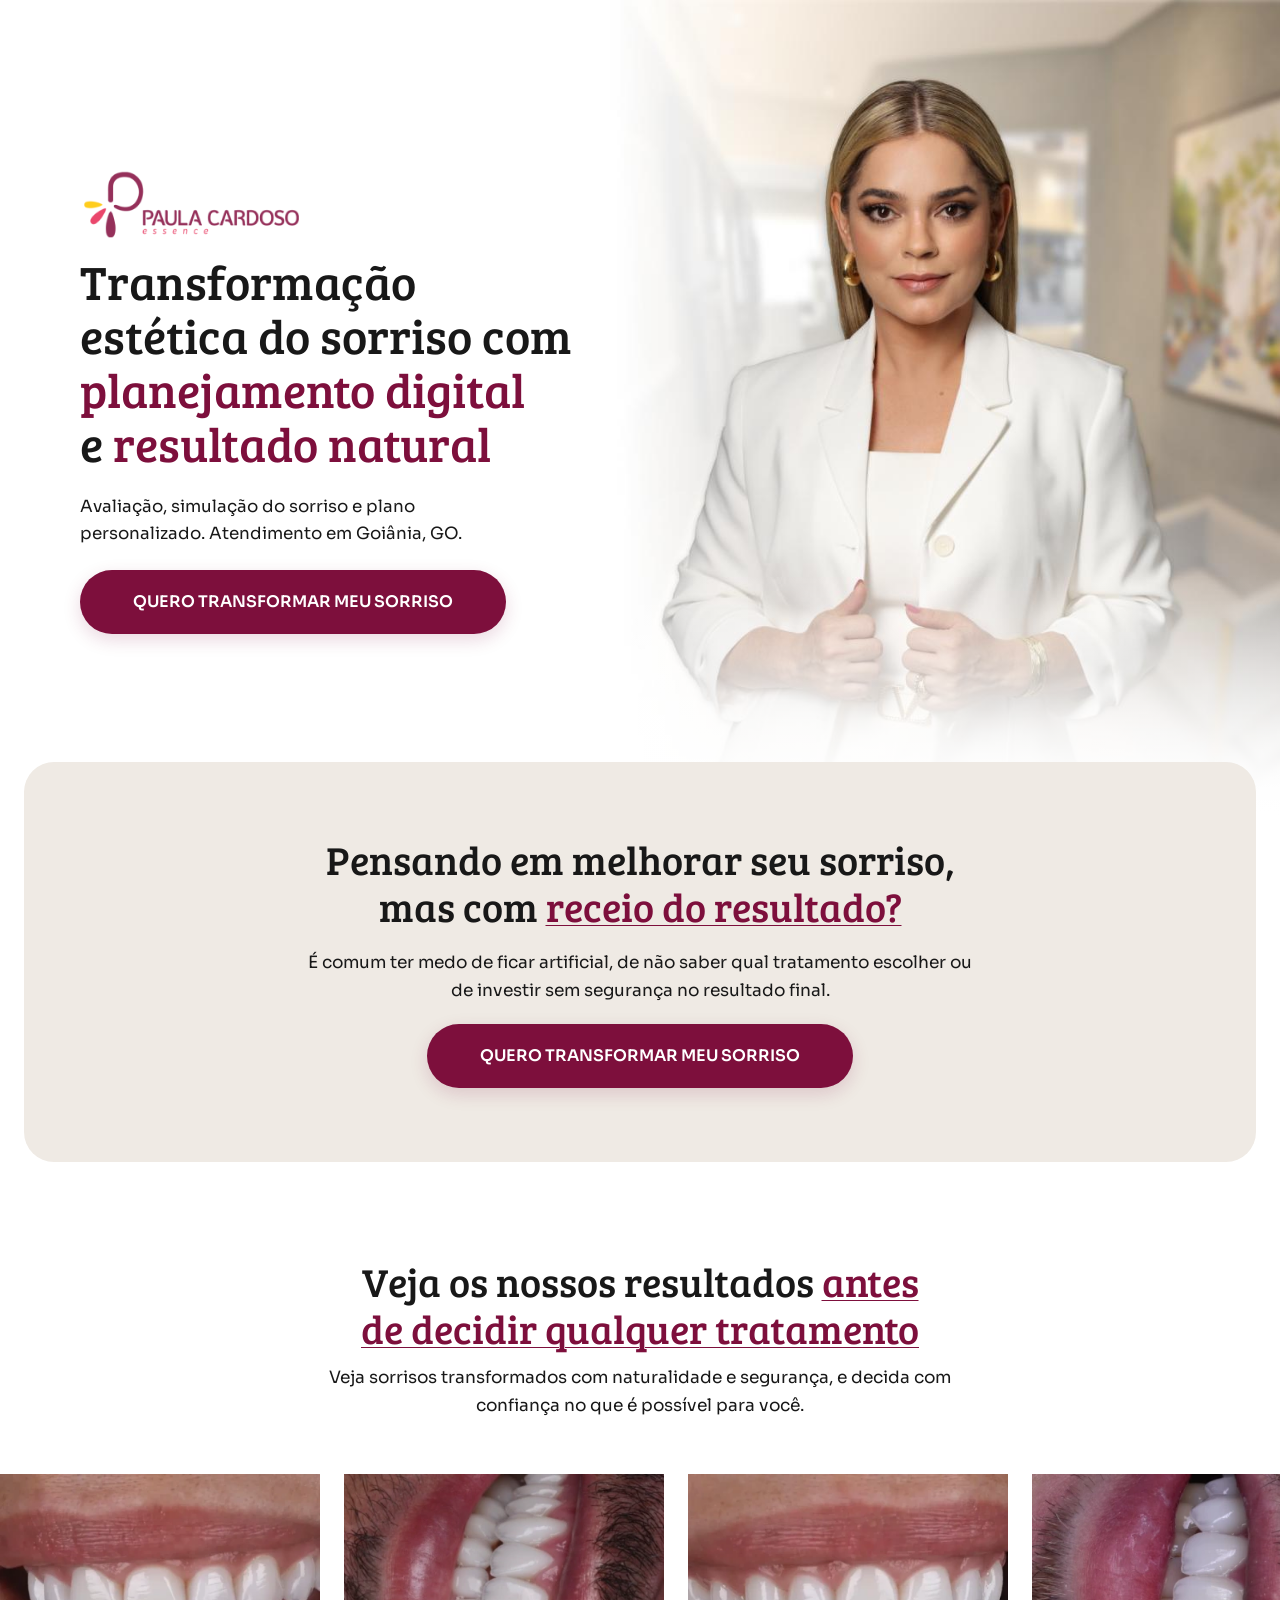
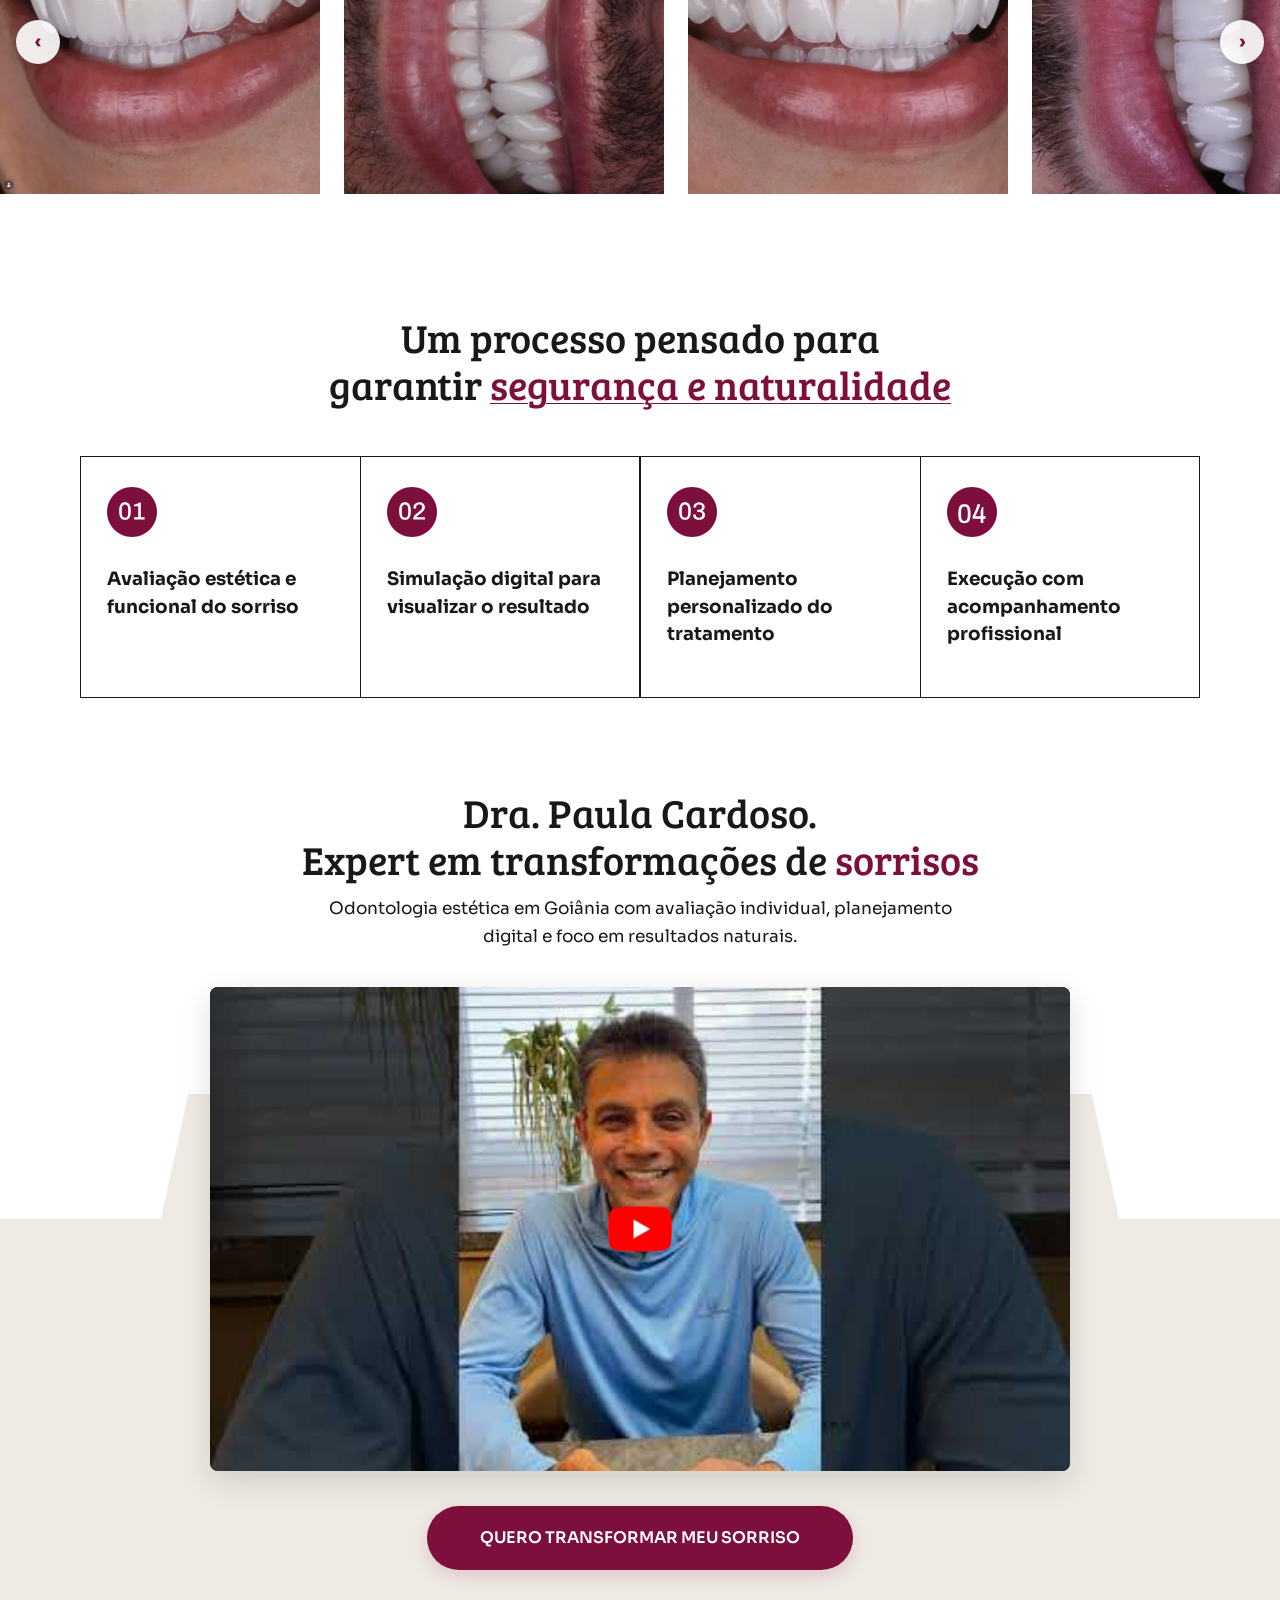
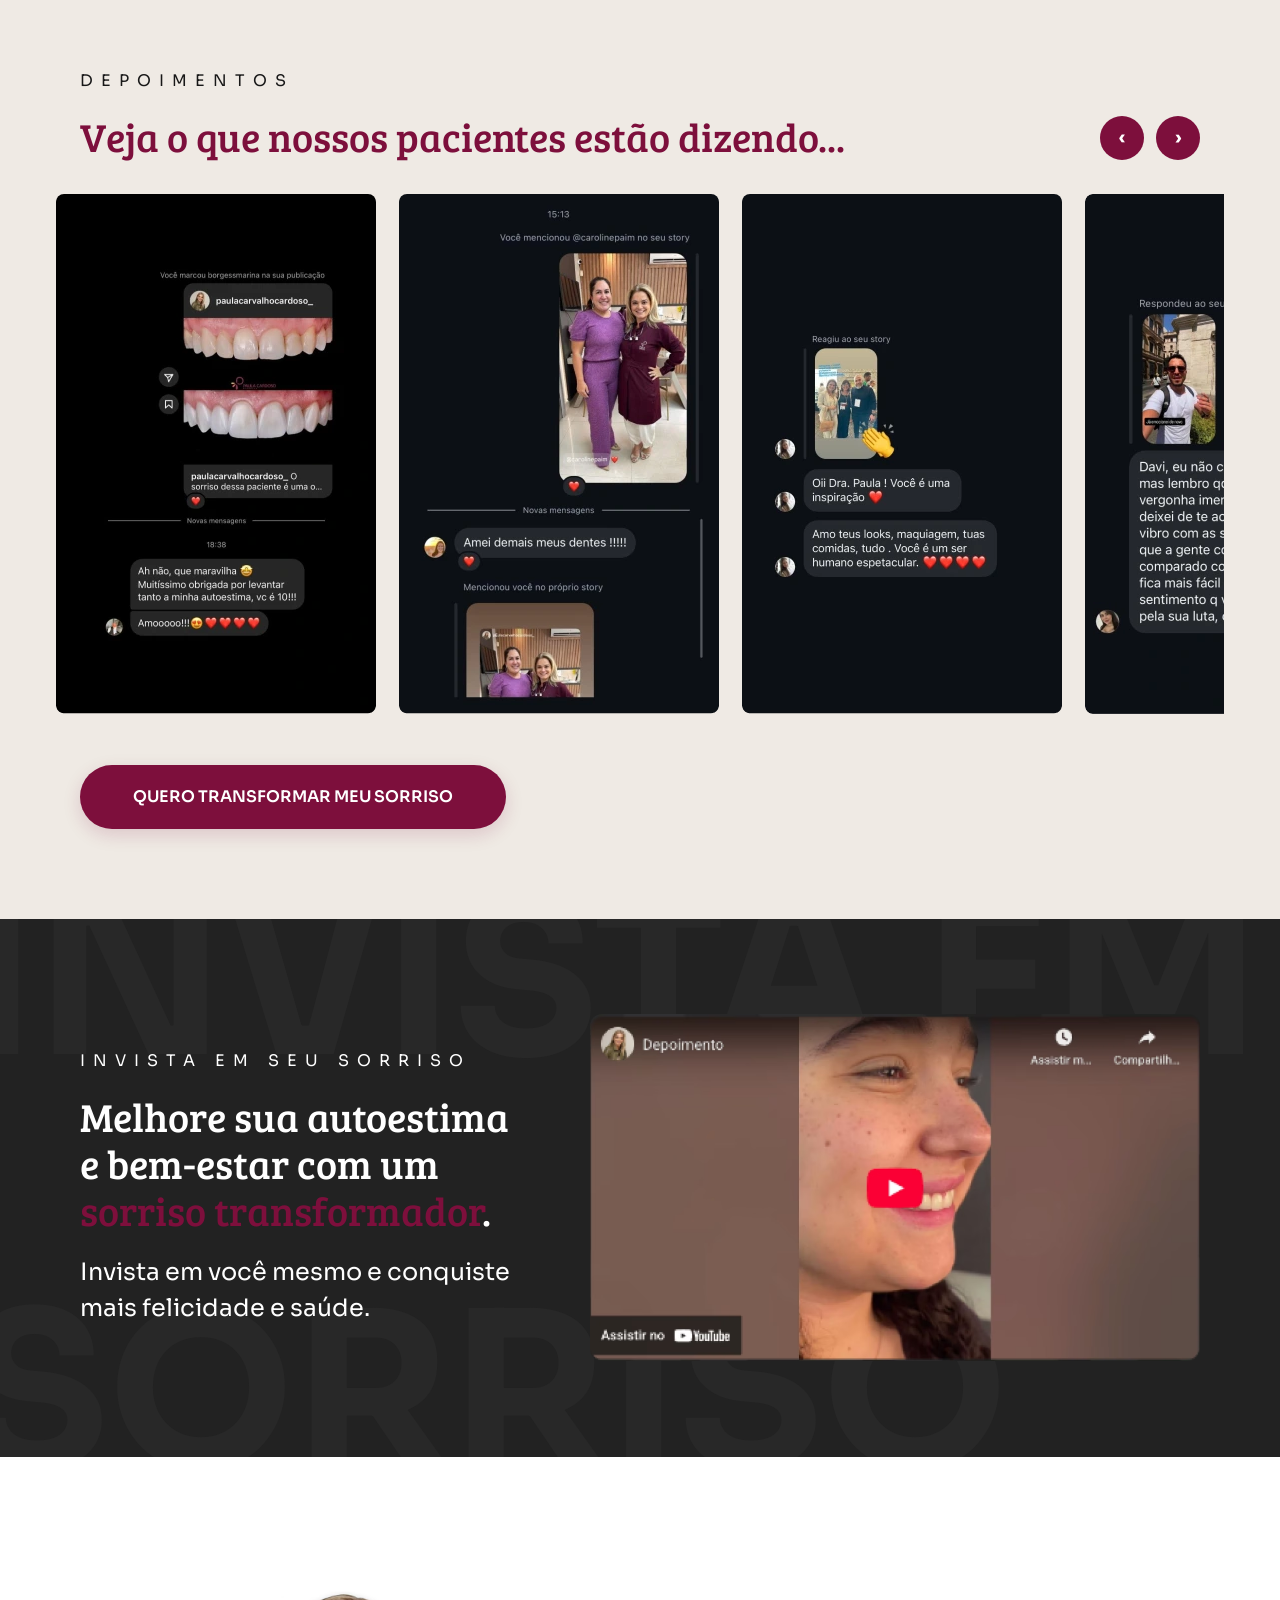
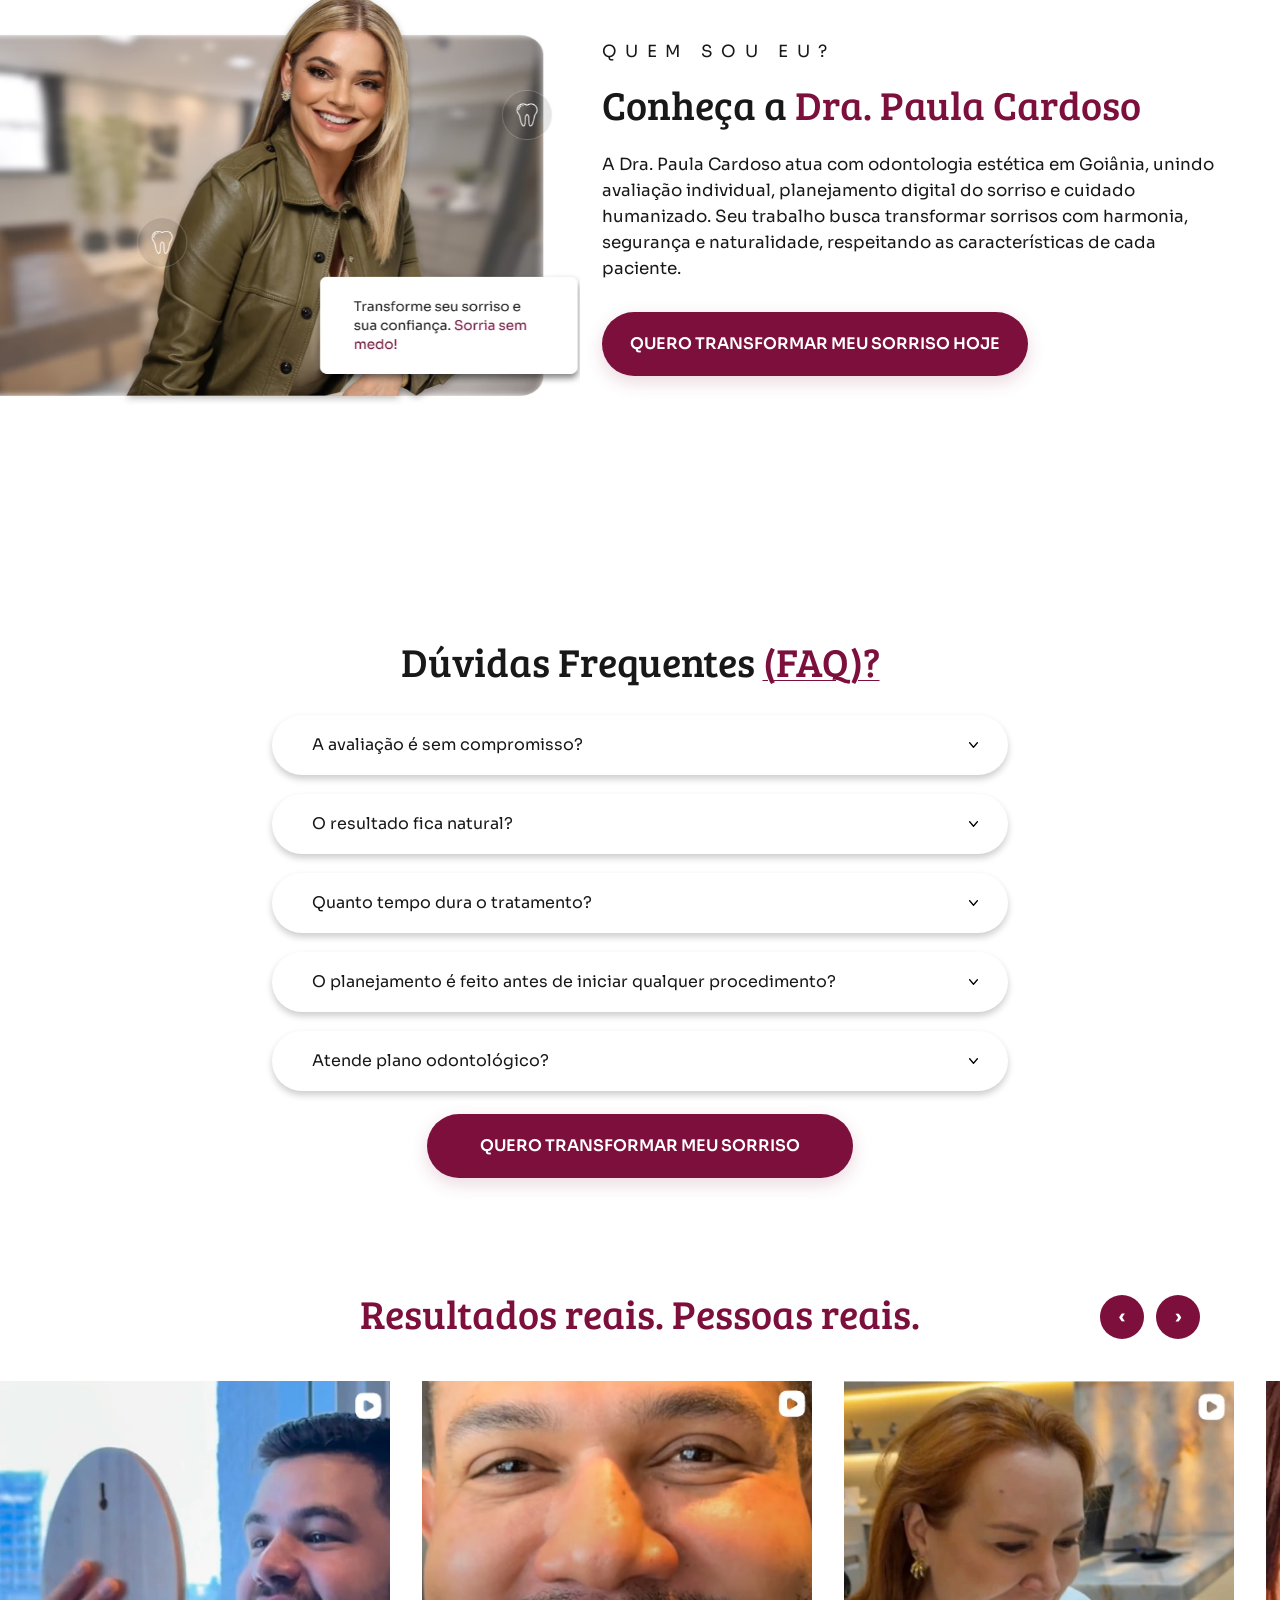
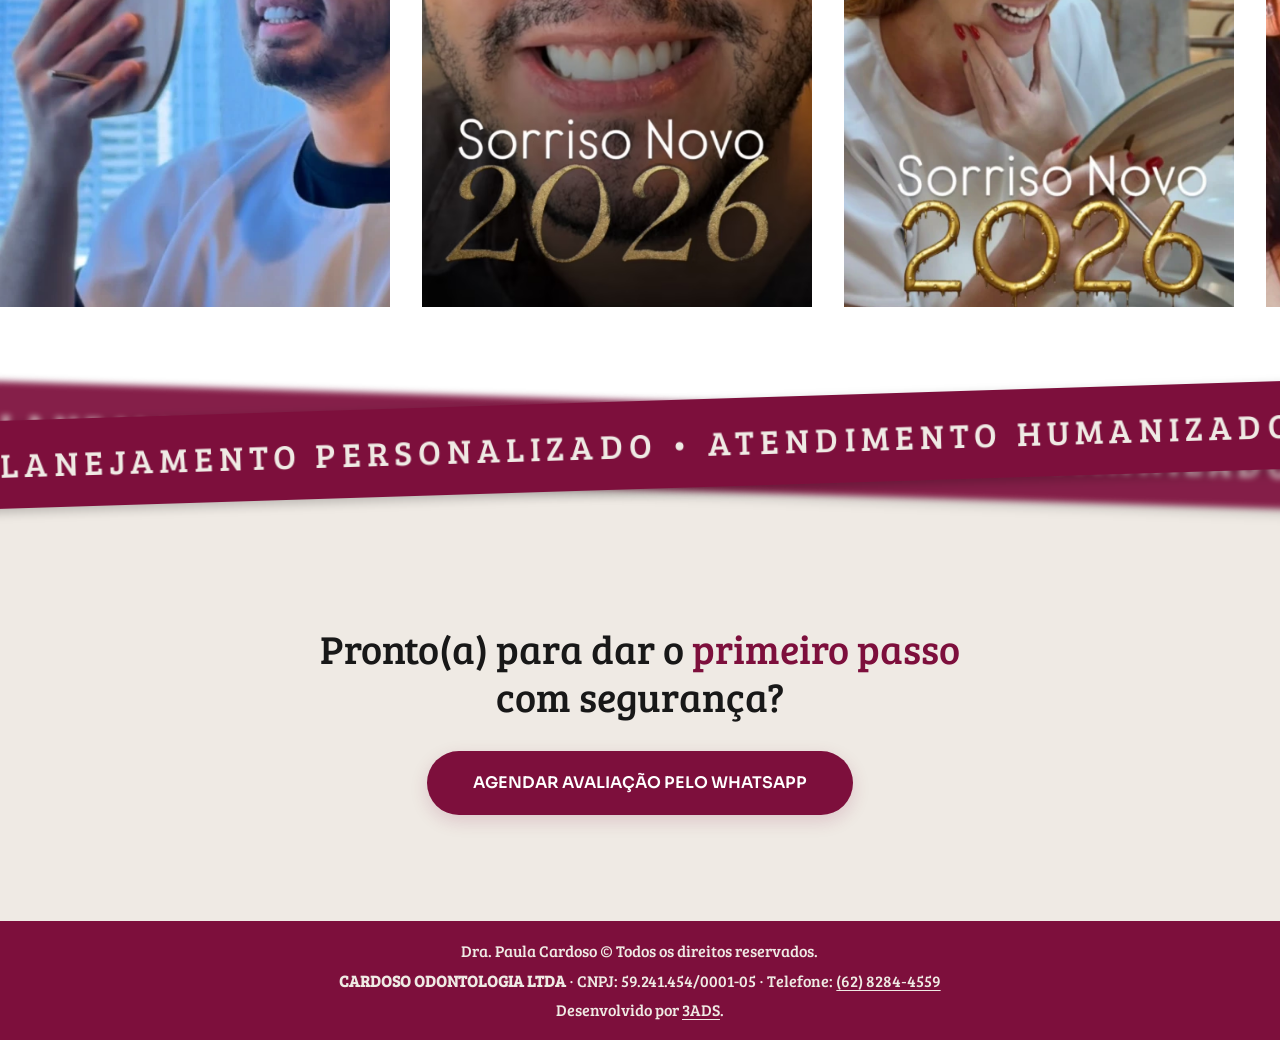
==== commit afca39b7: "Update business details and Google Tag Manager" ====
--- a/index.html
+++ b/index.html
@@ -6,7 +6,7 @@
   new Date().getTime(),event:'gtm.js'});var f=d.getElementsByTagName(s)[0],
   j=d.createElement(s),dl=l!='dataLayer'?'&l='+l:'';j.async=true;j.src=
   'https://www.googletagmanager.com/gtm.js?id='+i+dl;f.parentNode.insertBefore(j,f);
-  })(window,document,'script','dataLayer','GTM-P3VR94BM');</script>
+  })(window,document,'script','dataLayer','GTM-TF6J2NST');</script>
   <!-- End Google Tag Manager -->
   <meta charset="utf-8">
   <meta name="viewport" content="width=device-width, initial-scale=1">
@@ -56,6 +56,9 @@
         "@type": "Dentist",
         "@id": "https://paulacardosoessence.com.br/#dentist",
         "name": "Dra. Paula Cardoso",
+        "legalName": "CARDOSO ODONTOLOGIA LTDA",
+        "taxID": "59.241.454/0001-05",
+        "telephone": "+55 62 8284-4559",
         "url": "https://paulacardosoessence.com.br/",
         "description": "Atendimento odontológico estético em Goiânia com avaliação individual, planejamento digital do sorriso e foco em resultados naturais.",
         "image": "https://paulacardosoessence.com.br/assets/sobre-paula-foto.png",
@@ -133,7 +136,7 @@
 </head>
 <body>
   <!-- Google Tag Manager (noscript) -->
-  <noscript><iframe class="gtm-noscript" src="https://www.googletagmanager.com/ns.html?id=GTM-P3VR94BM"
+  <noscript><iframe class="gtm-noscript" src="https://www.googletagmanager.com/ns.html?id=GTM-TF6J2NST"
   height="0" width="0" title="Google Tag Manager"></iframe></noscript>
   <!-- End Google Tag Manager (noscript) -->
   <main>
@@ -347,7 +350,13 @@
     </section>
   </main>
 
-  <footer class="site-footer">Dra. Paula Cardoso © Todos os direitos reservados. Desenvolvido por&nbsp;<a href="https://3ads.com.br/" target="_blank" rel="noopener noreferrer">3ADS</a>.</footer>
+  <footer class="site-footer">
+    <div class="site-footer__content">
+      <p>Dra. Paula Cardoso © Todos os direitos reservados.</p>
+      <p><strong>CARDOSO ODONTOLOGIA LTDA</strong> · CNPJ: 59.241.454/0001-05 · Telefone: <a href="tel:+556282844559">(62)&nbsp;8284&#8209;4559</a></p>
+      <p>Desenvolvido por <a href="https://3ads.com.br/" target="_blank" rel="noopener noreferrer">3ADS</a>.</p>
+    </div>
+  </footer>
 
   <script>
     (() => {
--- a/styles.min.css
+++ b/styles.min.css
@@ -1 +1 @@
-@keyframes ribbon-scroll{0%{transform:translate3d(0,0,0)}to{transform:translate3d(-50%,0,0)}}@font-face{font-family:"Bree Serif";src:url(assets/bree-serif-400.woff2)format("woff2"),url(assets/bree-serif-400.ttf)format("truetype");font-display:swap;font-style:normal;font-weight:400}@font-face{font-family:"Sora";src:url(assets/sora-400.woff2)format("woff2"),url(assets/sora-400.ttf)format("truetype");font-display:swap;font-style:normal;font-weight:400}@font-face{font-family:"Sora";src:url(assets/sora-600.woff2)format("woff2"),url(assets/sora-600.ttf)format("truetype");font-display:swap;font-style:normal;font-weight:600}@font-face{font-family:"Sora";src:url(assets/sora-700.woff2)format("woff2"),url(assets/sora-700.ttf)format("truetype");font-display:swap;font-style:normal;font-weight:700}:root{--wine:#7d0f3c;--wine-dark:#65082f;--ink:#181818;--paper:#efeae4;--white:#ffffff;--max:80rem;--gutter:1rem;--shadow:0 10px 32px rgba(24, 24, 24, 0.14)}*,::after,::before{box-sizing:border-box}html{scroll-behavior:auto;text-size-adjust:100%}body,html,img{max-width:100%}body,html{overflow-x:hidden}body{min-width:20rem;margin:0;background:var(--white);color:var(--ink);font-family:"Sora",Arial,sans-serif;-webkit-font-smoothing:antialiased;text-rendering:optimizeLegibility}.gtm-noscript{display:none;visibility:hidden}img{display:block;height:auto}a,button{-webkit-tap-highlight-color:transparent}button,summary{touch-action:manipulation}.container{width:min(var(--max),calc(100% - (var(--gutter)*2)));margin-inline:auto}.title{margin:0;font-family:"Bree Serif",Georgia,serif;font-size:clamp(1.85rem,7.4vw,2.2rem);font-weight:400;line-height:1.18;text-wrap:balance}.accent,.underlined{color:var(--wine)}.underlined{text-decoration:underline;text-decoration-thickness:1px;text-underline-offset:3px}.button{display:inline-flex;width:min(26.625rem,100%);min-height:3.5rem;padding:.85rem 1.35rem;align-items:center;justify-content:center;border:0;border-radius:999px;background:var(--wine);box-shadow:0 6px 18px rgba(125,15,60,.16);color:var(--white);font:600 clamp(.78rem,3.4vw,.9rem)/1.25"Sora",Arial,sans-serif;text-align:center;text-decoration:none;text-transform:uppercase;transition:background-color 180ms ease,transform 180ms ease,box-shadow 180ms ease}.button:hover{background:var(--wine-dark);box-shadow:0 10px 24px rgba(125,15,60,.22);transform:translateY(-2px)}.button:focus-visible,.carousel-control:focus-visible,.smile-carousel__control:focus-visible,[tabindex="0"]:focus-visible,summary:focus-visible{outline:3px solid rgba(125,15,60,.4);outline-offset:4px}.hero{position:relative;min-height:48.75rem;overflow:hidden;background:var(--white)}.hero__inner{position:relative;z-index:2;display:flex;height:auto;align-items:flex-start;justify-content:center;padding-top:2.25rem}.hero__copy{display:flex;width:100%;max-width:32.5rem;flex-direction:column;align-items:center;gap:1rem;text-align:center}.hero__logo{width:11.875rem;height:auto}.hero h1{max-width:27rem;margin:0;font-family:"Bree Serif",Georgia,serif;font-size:clamp(2rem,9vw,2.55rem);font-weight:400;line-height:1.13;text-wrap:balance}.hero p{max-width:26.25rem;margin:0;font-size:.95rem;line-height:1.55}.hero__mobile-portrait{display:block;width:100%;height:22.5rem;background:linear-gradient(to bottom,#fff 0,rgba(255,255,255,.96) 3%,rgba(255,255,255,.58) 10%,transparent 22%,transparent 68%,#fff 100%),url(assets/hero-background.png)calc(50% - 14.8rem) -2.8rem/auto 38.75rem no-repeat}.hero__callout{display:none}.challenge{position:relative;z-index:3;display:flex;width:calc(100% - 1.5rem);min-height:0;margin:-1.625rem auto 0;padding:3.625rem 1.375rem;align-items:center;justify-content:center;border-radius:1.375rem;background:var(--paper);text-align:center}.challenge__content{display:flex;width:42.5rem;max-width:100%;flex-direction:column;align-items:center;gap:1.2rem}.challenge p,.expert__subtitle,.results-intro p{margin:0;font-size:.95rem;line-height:1.55}.results-intro{display:flex;width:min(41.25rem,calc(100% - 2rem));margin:0 auto;padding:4.875rem 0 2.625rem;flex-direction:column;align-items:center;gap:.7rem;text-align:center}.smile-carousel{position:relative}.smile-strip,.social-strip,.testimonials-strip{display:flex;min-width:0;gap:.875rem;overflow-x:auto;overscroll-behavior-inline:contain;scroll-behavior:smooth;scroll-snap-type:x mandatory;scrollbar-color:var(--wine) transparent;-webkit-overflow-scrolling:touch}.social-strip,.testimonials-strip{scrollbar-width:thin}.smile-strip{width:100%;padding:0 var(--gutter) 1rem;scrollbar-width:none}.smile-strip::-webkit-scrollbar{display:none}.smile-strip img{width:min(78vw,19.375rem);height:min(78vw,19.375rem);flex:0 0 min(78vw,19.375rem);border-radius:.375rem;object-fit:cover;scroll-snap-align:center}.smile-strip img.is-rotated{transform:rotate(90deg)}.smile-carousel__control{display:none}.process{padding:4.5rem 0 4.875rem}.process__title{width:min(40.625rem,100%);margin:0 auto 2.125rem;text-align:center}.process__grid{display:grid;grid-template-columns:1fr}.process-card{min-height:10.625rem;padding:1.5625rem;border:1px solid var(--ink);border-bottom:0}.process-card:last-child{border-bottom:1px solid var(--ink)}.process-card img{width:2.625rem;height:2.625rem;margin-bottom:1.125rem}.process-card h3{max-width:15.375rem;margin:0;font-size:1.05rem;line-height:1.5}.proof-zone{position:relative;isolation:isolate;padding:0 0 4.375rem;background:linear-gradient(to bottom,#fff 0 19.6875rem,var(--paper) 19.6875rem 100%)}.proof-zone::before{position:absolute;z-index:-1;top:14.125rem;left:50%;width:min(100rem,84vw);height:16.25rem;background:var(--paper);clip-path:polygon(8%0,92%0,100% 100%,0 100%);content:"";transform:translateX(-50%)}.expert{display:flex;flex-direction:column;align-items:center;gap:1.5rem;text-align:center}.expert__heading{width:min(42.5rem,100%)}.expert__subtitle{margin-top:.75rem}.expert__video{position:relative;width:min(53.75rem,100%);aspect-ratio:860/484;overflow:hidden;border-radius:.5rem;background:#202427;box-shadow:var(--shadow)}.expert__video>img:first-child{width:100%;height:100%;object-fit:cover}.play{position:absolute;top:50%;left:50%;width:3.25rem;height:auto;transform:translate(-50%,-50%)}.testimonials{margin-top:4.5rem}.testimonials__head{display:flex;margin-bottom:2.125rem;align-items:center;justify-content:space-between;gap:1.5rem}.eyebrow{margin:0 0 .75rem;font-size:.72rem;letter-spacing:.38em;line-height:1.5;text-transform:uppercase}.testimonials__title{color:var(--wine)}.carousel-controls{display:none;gap:.75rem}.carousel-control,.smile-carousel__control{width:2.75rem;height:2.75rem;padding:0;place-items:center;border:0;border-radius:50%;color:var(--white);cursor:pointer;font:700 1.1rem/1"Sora",sans-serif}.carousel-control{background:var(--wine)}.testimonials-strip{width:calc(100% + (var(--gutter)*2));margin-left:calc(var(--gutter)*-1);padding:0 var(--gutter) 1rem}.testimonials-strip img{width:min(76vw,18.75rem);height:auto;flex:0 0 min(76vw,18.75rem);border-radius:.5rem;object-fit:cover;scroll-snap-align:center}.testimonials__cta{margin-top:2.1875rem}.investment{position:relative;min-height:0;padding:4.625rem 0;overflow:hidden;background:#222;color:var(--white)}.investment::after,.investment::before{position:absolute;left:-2.1875rem;color:#282828;font-size:7rem;font-weight:700;line-height:.82;white-space:nowrap;opacity:.65}.investment::before{top:-1.625rem;content:"INVISTA EM"}.investment::after{bottom:-1.5625rem;content:"SORRISO"}.investment__inner{position:relative;z-index:1;display:grid;min-height:0;grid-template-columns:1fr;align-items:center;gap:2.75rem}.investment__copy{text-align:center}.investment__copy .eyebrow{color:var(--white)}.investment__copy .title{font-size:2rem}.investment__copy p:last-child{margin:1.25rem 0 0;font-size:1.05rem;line-height:1.5}.investment__video{position:relative;overflow:hidden;border-radius:.75rem}.investment__video picture{display:block}.investment__video img{width:100%;aspect-ratio:940/534;object-fit:cover}.about{display:grid;width:100%;min-height:0;padding:4.5rem 0 5.3125rem;grid-template-columns:1fr;align-items:center;gap:2.375rem}.about__visual{order:1}.about__visual img,.about__visual picture{display:block;width:100%}.about__copy{order:2;width:100%;max-width:40rem;padding:0 var(--gutter);text-align:center}.about__copy .eyebrow{margin-bottom:1rem}.about__copy .title{font-size:2rem}.about__copy p{margin:1.5rem 0 1.875rem;font-size:.95rem;line-height:1.55}.faq{padding:4.5rem 0 5.625rem}.faq__inner{width:min(46rem,calc(100% - 2rem));margin-inline:auto;text-align:center}.faq__title{margin-bottom:1.875rem}.faq-list{display:grid;gap:1.1875rem}.faq-item{overflow:hidden;border-radius:1.5rem;background:var(--white);box-shadow:0 4px 7px rgba(0,0,0,.2);text-align:left}.faq-item[open]{border-radius:1.75rem}.faq-item summary{position:relative;display:flex;min-height:3.625rem;padding:.875rem 3.125rem .875rem 1.25rem;align-items:center;cursor:pointer;font-size:.82rem;line-height:1.4;list-style:none}.faq-item summary::-webkit-details-marker{display:none}.faq-item summary::after{position:absolute;top:50%;right:1.375rem;width:9px;height:6px;background:url(assets/faq-chevron.svg)center/contain no-repeat;content:"";transform:translateY(-50%);transition:transform 180ms ease}.faq-item[open] summary::after{transform:translateY(-50%) rotate(180deg)}.faq-item p{margin:-.125rem 1.25rem 1.25rem;color:#555;font-size:.82rem;line-height:1.55}.faq__cta{margin-top:1.4375rem}.social-results{padding-top:0;text-align:center}.social-results__head{position:relative;display:flex;width:min(var(--max),calc(100% - (var(--gutter)*2)));margin-inline:auto;align-items:center;justify-content:center}.social-results__title{margin-bottom:2rem;padding-inline:1.25rem;color:var(--wine)}.social-results__controls{position:absolute;right:0;bottom:2.625rem}.social-strip{width:100%;padding:0 var(--gutter) 1rem}.social-strip>img,.social-strip>picture{width:min(79vw,22.5rem);height:auto;flex:0 0 min(79vw,22.5rem);object-fit:cover;scroll-snap-align:center}.social-strip>picture img{width:100%;height:100%;object-fit:cover}.ribbons{position:relative;height:7.875rem;margin-top:1.625rem}.ribbon{position:absolute;top:2.1875rem;left:-2%;display:flex;width:104%;height:4.25rem;align-items:center;overflow:hidden;background:var(--wine);box-shadow:0 4px 10px rgba(0,0,0,.22);color:var(--paper);transform:rotate(-1.78deg)}.ribbon--back{filter:blur(3px);opacity:.94;transform:rotate(1.75deg)}.ribbon__track{display:flex;width:max-content;will-change:transform;animation:ribbon-scroll 28s linear infinite}.ribbon--back .ribbon__track{animation-duration:36s;animation-delay:-12s}.ribbon__group{display:block;flex:none;padding-right:1.2em;font-family:"Bree Serif",Georgia,serif;font-size:1.2rem;letter-spacing:.18em;line-height:1;white-space:nowrap;text-transform:uppercase}.closing,.closing__content{display:flex;align-items:center}.closing{min-height:23.75rem;margin:-2.625rem auto 0;padding:5.375rem 1.375rem 2.8125rem;justify-content:center;background:var(--paper);text-align:center}.closing__content{width:42.5rem;max-width:100%;flex-direction:column;gap:1.9375rem}.site-footer{display:grid;min-height:3.875rem;padding:1.125rem 1.5rem;place-items:center;background:var(--wine);color:var(--paper);font-family:"Bree Serif",Georgia,serif;font-size:.78rem;text-align:center}.site-footer a{color:inherit;text-decoration:underline;text-underline-offset:3px}html.js [data-reveal]{opacity:0;transform:translate3d(0,1.75rem,0);transition:opacity 650ms cubic-bezier(.22,1,.36,1),transform 650ms cubic-bezier(.22,1,.36,1);transition-delay:var(--reveal-delay, 0ms)}html.js [data-reveal=left]{transform:translate3d(-1.75rem,0,0)}html.js [data-reveal=right]{transform:translate3d(1.75rem,0,0)}html.js [data-reveal=scale]{transform:scale(.97)}html.js [data-reveal].is-visible{opacity:1;transform:none}.faq-item:nth-child(2),.process-card:nth-child(2){--reveal-delay:70ms}.faq-item:nth-child(3),.process-card:nth-child(3){--reveal-delay:140ms}.faq-item:nth-child(4),.process-card:nth-child(4){--reveal-delay:210ms}.faq-item:nth-child(5){--reveal-delay:280ms}@media (min-width:48rem){:root{--gutter:1.5rem}.title{font-size:clamp(2rem,3.6vw,2.5rem)}.button{min-height:4rem;padding-inline:1.75rem;font-size:1rem}.hero{min-height:47.5rem;background:#f7f5f2 url(assets/hero-background.png)60%top/cover no-repeat}.hero::after{position:absolute;inset:0;background:linear-gradient(to bottom,rgba(255,255,255,0) 70%,#fff 100%);content:"";pointer-events:none}.hero__inner{height:47.5rem;align-items:center;justify-content:flex-start;padding-top:0}.hero__copy{width:30.8125rem;max-width:48%;align-items:flex-start;gap:1.375rem;text-align:left;transform:translateY(-.5rem)}.hero__logo{width:14rem;margin-bottom:-.4375rem}.hero h1{max-width:none;font-size:clamp(2.25rem,4.4vw,3rem)}.hero p{font-size:1.05rem;line-height:1.65}.hero__mobile-portrait{display:none}.challenge{width:min(114.75rem,calc(100% - 3rem));min-height:25rem;margin-top:-3.625rem;padding:4.5rem 1.5rem;border-radius:1.875rem}.challenge p,.expert__subtitle,.results-intro p{font-size:1.0625rem;line-height:1.65}.results-intro{padding:6rem 0 3.375rem}.smile-strip{gap:1.5rem}.smile-strip img{width:20rem;height:20rem;flex-basis:20rem;border-radius:0;scroll-snap-align:start}.smile-carousel__control{position:absolute;z-index:2;top:50%;display:grid;background:rgba(255,255,255,.9);box-shadow:0 3px 10px rgba(0,0,0,.13);color:var(--wine);transform:translateY(-50%)}.smile-carousel__control--previous{left:1rem}.smile-carousel__control--next{right:1rem}.process{padding:6.5rem 0 5.6875rem}.process__title{margin-bottom:3rem}.process__grid{grid-template-columns:repeat(2,1fr)}.process-card{min-height:13rem;padding:1.875rem 1.625rem;border-bottom:1px solid var(--ink);border-right:0}.process-card:last-child,.process-card:nth-child(2n){border-right:1px solid var(--ink)}.process-card:nth-child(n+3){border-top:0}.process-card img{width:3.125rem;height:3.125rem;margin-bottom:1.75rem}.process-card h3{font-size:1.15rem}.proof-zone{padding-bottom:5.625rem;background:linear-gradient(to bottom,#fff 0 26.875rem,var(--paper) 26.875rem 100%)}.proof-zone::before{top:19.0625rem;height:24.375rem}.expert{gap:2.1875rem}.play{width:4rem;height:2.8125rem}.testimonials{margin-top:6.1875rem}.testimonials__head{align-items:flex-end}.eyebrow{margin-bottom:1.25rem;font-size:1rem;letter-spacing:.5em}.carousel-controls{display:flex}.testimonials-strip{gap:1.4375rem}.testimonials-strip img{width:20rem;height:32.5rem;flex-basis:20rem;scroll-snap-align:start}.investment{padding:5.25rem 0}.investment::after,.investment::before{font-size:clamp(10rem,16.8vw,20.2rem);opacity:1}.about__copy .title,.investment__copy .title{font-size:2.25rem}.investment__copy p:last-child{font-size:1.25rem}.about{padding:5.5rem 0 6rem}.about__copy{padding-inline:3rem}.about__copy p{font-size:1.05rem}.faq{padding:6.5rem 0 7rem}.faq-item{border-radius:999px}.faq-item summary{min-height:3.75rem;padding:1rem 3.625rem 1rem 2.5rem;font-size:1rem}.faq-item summary::after{right:1.875rem}.faq-item p{margin:-.1875rem 2.5rem 1.3125rem;font-size:.94rem}.social-results__title{margin-bottom:2.75rem;padding-inline:0}.social-strip{gap:2rem}.social-strip>img,.social-strip>picture{width:24.375rem;height:32.875rem;flex-basis:24.375rem;scroll-snap-align:start}.ribbons{height:9.875rem;margin-top:2.6875rem}.ribbon{height:5.5rem}.ribbon__group{font-size:2.15rem}.closing{min-height:28.125rem;margin-top:-3.3125rem;padding:6.25rem 1.5rem 3.25rem}.site-footer{min-height:4.25rem;font-size:1rem}}@media (min-width:64rem){.hero{min-height:51.25rem;background-position:58%top}.hero__inner{height:51.25rem}.investment{min-height:33.625rem;padding:0}.investment__inner{min-height:33.625rem;grid-template-columns:minmax(18.75rem,.75fr) minmax(0,1.25fr);gap:2.5rem}.investment__copy{text-align:left}.about{min-height:39rem;padding:0;grid-template-columns:minmax(0,48%) minmax(0,1fr);gap:1.875rem}.about__copy,.about__visual{order:initial}.about__copy{padding:0 1.5rem 0 0;text-align:left}}@media (min-width:68.75rem){:root{--max:70rem}.hero__copy{max-width:44%}.process__grid{grid-template-columns:repeat(4,1fr)}.process-card,.process-card:nth-child(n+3){min-height:15.125rem;border-top:1px solid var(--ink);border-right:0}.process-card:last-child{border-right:1px solid var(--ink)}.investment__inner{grid-template-columns:26.875rem minmax(0,45.625rem);gap:5rem}.about__copy .title,.investment__copy .title{font-size:2.5rem}.investment__copy p:last-child{font-size:1.5rem}.about{min-height:42.3125rem;grid-template-columns:minmax(0,45.3%) minmax(25.625rem,40rem);gap:1.375rem}}@media (min-width:93.75rem){:root{--max:80rem}.hero{min-height:52.6875rem;background-position:center top}.hero__inner{height:52.6875rem}.hero__copy{max-width:42%}.hero__logo{width:16.875rem}.hero__callout{position:absolute;z-index:2;display:block;width:18.5625rem;height:auto}.hero__callout--one{top:25.6875rem;left:calc(50% - 1.125rem)}.hero__callout--two{top:33.1875rem;left:calc(50% + 19.9375rem)}.smile-strip{gap:1.9375rem}.smile-strip img{width:25rem;height:25rem;flex-basis:25rem}.social-strip{gap:2.4375rem}.social-strip>img,.social-strip>picture{width:30.6875rem;height:41.4375rem;flex-basis:30.6875rem}}@media (min-width:120rem){:root{--max:90rem;--gutter:2rem}.hero{min-height:clamp(52.6875rem,47vw,60rem)}.hero__inner{height:clamp(52.6875rem,47vw,60rem)}.challenge{width:min(120rem,calc(100% - 5rem))}.about__copy{max-width:44rem}}@media (prefers-reduced-motion:reduce){html{scroll-behavior:auto}*,::after,::before{scroll-behavior:auto!important;animation-duration:.01ms!important;animation-iteration-count:1!important;transition-duration:.01ms!important;transition-delay:0ms!important}html.js [data-reveal]{opacity:1;transform:none}.ribbon__track{animation:none;will-change:auto}}+@keyframes ribbon-scroll{0%{transform:translate3d(0,0,0)}to{transform:translate3d(-50%,0,0)}}@font-face{font-family:"Bree Serif";src:url(assets/bree-serif-400.woff2)format("woff2"),url(assets/bree-serif-400.ttf)format("truetype");font-display:swap;font-style:normal;font-weight:400}@font-face{font-family:"Sora";src:url(assets/sora-400.woff2)format("woff2"),url(assets/sora-400.ttf)format("truetype");font-display:swap;font-style:normal;font-weight:400}@font-face{font-family:"Sora";src:url(assets/sora-600.woff2)format("woff2"),url(assets/sora-600.ttf)format("truetype");font-display:swap;font-style:normal;font-weight:600}@font-face{font-family:"Sora";src:url(assets/sora-700.woff2)format("woff2"),url(assets/sora-700.ttf)format("truetype");font-display:swap;font-style:normal;font-weight:700}:root{--wine:#7d0f3c;--wine-dark:#65082f;--ink:#181818;--paper:#efeae4;--white:#ffffff;--max:80rem;--gutter:1rem;--shadow:0 10px 32px rgba(24, 24, 24, 0.14)}*,::after,::before{box-sizing:border-box}html{scroll-behavior:auto;text-size-adjust:100%}body,html,img{max-width:100%}body,html{overflow-x:hidden}body{min-width:20rem;margin:0;background:var(--white);color:var(--ink);font-family:"Sora",Arial,sans-serif;-webkit-font-smoothing:antialiased;text-rendering:optimizeLegibility}.gtm-noscript{display:none;visibility:hidden}img{display:block;height:auto}a,button{-webkit-tap-highlight-color:transparent}button,summary{touch-action:manipulation}.container{width:min(var(--max),calc(100% - (var(--gutter)*2)));margin-inline:auto}.title{margin:0;font-family:"Bree Serif",Georgia,serif;font-size:clamp(1.85rem,7.4vw,2.2rem);font-weight:400;line-height:1.18;text-wrap:balance}.accent,.underlined{color:var(--wine)}.underlined{text-decoration:underline;text-decoration-thickness:1px;text-underline-offset:3px}.button{display:inline-flex;width:min(26.625rem,100%);min-height:3.5rem;padding:.85rem 1.35rem;align-items:center;justify-content:center;border:0;border-radius:999px;background:var(--wine);box-shadow:0 6px 18px rgba(125,15,60,.16);color:var(--white);font:600 clamp(.78rem,3.4vw,.9rem)/1.25"Sora",Arial,sans-serif;text-align:center;text-decoration:none;text-transform:uppercase;transition:background-color 180ms ease,transform 180ms ease,box-shadow 180ms ease}.button:hover{background:var(--wine-dark);box-shadow:0 10px 24px rgba(125,15,60,.22);transform:translateY(-2px)}.button:focus-visible,.carousel-control:focus-visible,.smile-carousel__control:focus-visible,[tabindex="0"]:focus-visible,summary:focus-visible{outline:3px solid rgba(125,15,60,.4);outline-offset:4px}.hero{position:relative;min-height:48.75rem;overflow:hidden;background:var(--white)}.hero__inner{position:relative;z-index:2;display:flex;height:auto;align-items:flex-start;justify-content:center;padding-top:2.25rem}.hero__copy{display:flex;width:100%;max-width:32.5rem;flex-direction:column;align-items:center;gap:1rem;text-align:center}.hero__logo{width:11.875rem;height:auto}.hero h1{max-width:27rem;margin:0;font-family:"Bree Serif",Georgia,serif;font-size:clamp(2rem,9vw,2.55rem);font-weight:400;line-height:1.13;text-wrap:balance}.hero p{max-width:26.25rem;margin:0;font-size:.95rem;line-height:1.55}.hero__mobile-portrait{display:block;width:100%;height:22.5rem;background:linear-gradient(to bottom,#fff 0,rgba(255,255,255,.96) 3%,rgba(255,255,255,.58) 10%,transparent 22%,transparent 68%,#fff 100%),url(assets/hero-background.png)calc(50% - 14.8rem) -2.8rem/auto 38.75rem no-repeat}.hero__callout{display:none}.challenge{position:relative;z-index:3;display:flex;width:calc(100% - 1.5rem);min-height:0;margin:-1.625rem auto 0;padding:3.625rem 1.375rem;align-items:center;justify-content:center;border-radius:1.375rem;background:var(--paper);text-align:center}.challenge__content{display:flex;width:42.5rem;max-width:100%;flex-direction:column;align-items:center;gap:1.2rem}.challenge p,.expert__subtitle,.results-intro p{margin:0;font-size:.95rem;line-height:1.55}.results-intro{display:flex;width:min(41.25rem,calc(100% - 2rem));margin:0 auto;padding:4.875rem 0 2.625rem;flex-direction:column;align-items:center;gap:.7rem;text-align:center}.smile-carousel{position:relative}.smile-strip,.social-strip,.testimonials-strip{display:flex;min-width:0;gap:.875rem;overflow-x:auto;overscroll-behavior-inline:contain;scroll-behavior:smooth;scroll-snap-type:x mandatory;scrollbar-color:var(--wine) transparent;-webkit-overflow-scrolling:touch}.social-strip,.testimonials-strip{scrollbar-width:thin}.smile-strip{width:100%;padding:0 var(--gutter) 1rem;scrollbar-width:none}.smile-strip::-webkit-scrollbar{display:none}.smile-strip img{width:min(78vw,19.375rem);height:min(78vw,19.375rem);flex:0 0 min(78vw,19.375rem);border-radius:.375rem;object-fit:cover;scroll-snap-align:center}.smile-strip img.is-rotated{transform:rotate(90deg)}.smile-carousel__control{display:none}.process{padding:4.5rem 0 4.875rem}.process__title{width:min(40.625rem,100%);margin:0 auto 2.125rem;text-align:center}.process__grid{display:grid;grid-template-columns:1fr}.process-card{min-height:10.625rem;padding:1.5625rem;border:1px solid var(--ink);border-bottom:0}.process-card:last-child{border-bottom:1px solid var(--ink)}.process-card img{width:2.625rem;height:2.625rem;margin-bottom:1.125rem}.process-card h3{max-width:15.375rem;margin:0;font-size:1.05rem;line-height:1.5}.proof-zone{position:relative;isolation:isolate;padding:0 0 4.375rem;background:linear-gradient(to bottom,#fff 0 19.6875rem,var(--paper) 19.6875rem 100%)}.proof-zone::before{position:absolute;z-index:-1;top:14.125rem;left:50%;width:min(100rem,84vw);height:16.25rem;background:var(--paper);clip-path:polygon(8%0,92%0,100% 100%,0 100%);content:"";transform:translateX(-50%)}.expert{display:flex;flex-direction:column;align-items:center;gap:1.5rem;text-align:center}.expert__heading{width:min(42.5rem,100%)}.expert__subtitle{margin-top:.75rem}.expert__video{position:relative;width:min(53.75rem,100%);aspect-ratio:860/484;overflow:hidden;border-radius:.5rem;background:#202427;box-shadow:var(--shadow)}.expert__video>img:first-child{width:100%;height:100%;object-fit:cover}.play{position:absolute;top:50%;left:50%;width:3.25rem;height:auto;transform:translate(-50%,-50%)}.testimonials{margin-top:4.5rem}.testimonials__head{display:flex;margin-bottom:2.125rem;align-items:center;justify-content:space-between;gap:1.5rem}.eyebrow{margin:0 0 .75rem;font-size:.72rem;letter-spacing:.38em;line-height:1.5;text-transform:uppercase}.testimonials__title{color:var(--wine)}.carousel-controls{display:none;gap:.75rem}.carousel-control,.smile-carousel__control{width:2.75rem;height:2.75rem;padding:0;place-items:center;border:0;border-radius:50%;color:var(--white);cursor:pointer;font:700 1.1rem/1"Sora",sans-serif}.carousel-control{background:var(--wine)}.testimonials-strip{width:calc(100% + (var(--gutter)*2));margin-left:calc(var(--gutter)*-1);padding:0 var(--gutter) 1rem}.testimonials-strip img{width:min(76vw,18.75rem);height:auto;flex:0 0 min(76vw,18.75rem);border-radius:.5rem;object-fit:cover;scroll-snap-align:center}.testimonials__cta{margin-top:2.1875rem}.investment{position:relative;min-height:0;padding:4.625rem 0;overflow:hidden;background:#222;color:var(--white)}.investment::after,.investment::before{position:absolute;left:-2.1875rem;color:#282828;font-size:7rem;font-weight:700;line-height:.82;white-space:nowrap;opacity:.65}.investment::before{top:-1.625rem;content:"INVISTA EM"}.investment::after{bottom:-1.5625rem;content:"SORRISO"}.investment__inner{position:relative;z-index:1;display:grid;min-height:0;grid-template-columns:1fr;align-items:center;gap:2.75rem}.investment__copy{text-align:center}.investment__copy .eyebrow{color:var(--white)}.investment__copy .title{font-size:2rem}.investment__copy p:last-child{margin:1.25rem 0 0;font-size:1.05rem;line-height:1.5}.investment__video{position:relative;overflow:hidden;border-radius:.75rem}.investment__video picture{display:block}.investment__video img{width:100%;aspect-ratio:940/534;object-fit:cover}.about{display:grid;width:100%;min-height:0;padding:4.5rem 0 5.3125rem;grid-template-columns:1fr;align-items:center;gap:2.375rem}.about__visual{order:1}.about__visual img,.about__visual picture{display:block;width:100%}.about__copy{order:2;width:100%;max-width:40rem;padding:0 var(--gutter);text-align:center}.about__copy .eyebrow{margin-bottom:1rem}.about__copy .title{font-size:2rem}.about__copy p{margin:1.5rem 0 1.875rem;font-size:.95rem;line-height:1.55}.faq{padding:4.5rem 0 5.625rem}.faq__inner{width:min(46rem,calc(100% - 2rem));margin-inline:auto;text-align:center}.faq__title{margin-bottom:1.875rem}.faq-list{display:grid;gap:1.1875rem}.faq-item{overflow:hidden;border-radius:1.5rem;background:var(--white);box-shadow:0 4px 7px rgba(0,0,0,.2);text-align:left}.faq-item[open]{border-radius:1.75rem}.faq-item summary{position:relative;display:flex;min-height:3.625rem;padding:.875rem 3.125rem .875rem 1.25rem;align-items:center;cursor:pointer;font-size:.82rem;line-height:1.4;list-style:none}.faq-item summary::-webkit-details-marker{display:none}.faq-item summary::after{position:absolute;top:50%;right:1.375rem;width:9px;height:6px;background:url(assets/faq-chevron.svg)center/contain no-repeat;content:"";transform:translateY(-50%);transition:transform 180ms ease}.faq-item[open] summary::after{transform:translateY(-50%) rotate(180deg)}.faq-item p{margin:-.125rem 1.25rem 1.25rem;color:#555;font-size:.82rem;line-height:1.55}.faq__cta{margin-top:1.4375rem}.social-results{padding-top:0;text-align:center}.social-results__head{position:relative;display:flex;width:min(var(--max),calc(100% - (var(--gutter)*2)));margin-inline:auto;align-items:center;justify-content:center}.social-results__title{margin-bottom:2rem;padding-inline:1.25rem;color:var(--wine)}.social-results__controls{position:absolute;right:0;bottom:2.625rem}.social-strip{width:100%;padding:0 var(--gutter) 1rem}.social-strip>img,.social-strip>picture{width:min(79vw,22.5rem);height:auto;flex:0 0 min(79vw,22.5rem);object-fit:cover;scroll-snap-align:center}.social-strip>picture img{width:100%;height:100%;object-fit:cover}.ribbons{position:relative;height:7.875rem;margin-top:1.625rem}.ribbon{position:absolute;top:2.1875rem;left:-2%;display:flex;width:104%;height:4.25rem;align-items:center;overflow:hidden;background:var(--wine);box-shadow:0 4px 10px rgba(0,0,0,.22);color:var(--paper);transform:rotate(-1.78deg)}.ribbon--back{filter:blur(3px);opacity:.94;transform:rotate(1.75deg)}.ribbon__track{display:flex;width:max-content;will-change:transform;animation:ribbon-scroll 28s linear infinite}.ribbon--back .ribbon__track{animation-duration:36s;animation-delay:-12s}.ribbon__group{display:block;flex:none;padding-right:1.2em;font-family:"Bree Serif",Georgia,serif;font-size:1.2rem;letter-spacing:.18em;line-height:1;white-space:nowrap;text-transform:uppercase}.closing,.closing__content{display:flex;align-items:center}.closing{min-height:23.75rem;margin:-2.625rem auto 0;padding:5.375rem 1.375rem 2.8125rem;justify-content:center;background:var(--paper);text-align:center}.closing__content{width:42.5rem;max-width:100%;flex-direction:column;gap:1.9375rem}.site-footer{display:grid;min-height:3.875rem;padding:1.125rem 1.5rem;place-items:center;background:var(--wine);color:var(--paper);font-family:"Bree Serif",Georgia,serif;font-size:.78rem;text-align:center}.site-footer__content{display:grid;gap:.35rem;line-height:1.5}.site-footer p{margin:0}.site-footer a{color:inherit;text-decoration:underline;text-underline-offset:3px}html.js [data-reveal]{opacity:0;transform:translate3d(0,1.75rem,0);transition:opacity 650ms cubic-bezier(.22,1,.36,1),transform 650ms cubic-bezier(.22,1,.36,1);transition-delay:var(--reveal-delay, 0ms)}html.js [data-reveal=left]{transform:translate3d(-1.75rem,0,0)}html.js [data-reveal=right]{transform:translate3d(1.75rem,0,0)}html.js [data-reveal=scale]{transform:scale(.97)}html.js [data-reveal].is-visible{opacity:1;transform:none}.faq-item:nth-child(2),.process-card:nth-child(2){--reveal-delay:70ms}.faq-item:nth-child(3),.process-card:nth-child(3){--reveal-delay:140ms}.faq-item:nth-child(4),.process-card:nth-child(4){--reveal-delay:210ms}.faq-item:nth-child(5){--reveal-delay:280ms}@media (min-width:48rem){:root{--gutter:1.5rem}.title{font-size:clamp(2rem,3.6vw,2.5rem)}.button{min-height:4rem;padding-inline:1.75rem;font-size:1rem}.hero{min-height:47.5rem;background:#f7f5f2 url(assets/hero-background.png)60%top/cover no-repeat}.hero::after{position:absolute;inset:0;background:linear-gradient(to bottom,rgba(255,255,255,0) 70%,#fff 100%);content:"";pointer-events:none}.hero__inner{height:47.5rem;align-items:center;justify-content:flex-start;padding-top:0}.hero__copy{width:30.8125rem;max-width:48%;align-items:flex-start;gap:1.375rem;text-align:left;transform:translateY(-.5rem)}.hero__logo{width:14rem;margin-bottom:-.4375rem}.hero h1{max-width:none;font-size:clamp(2.25rem,4.4vw,3rem)}.hero p{font-size:1.05rem;line-height:1.65}.hero__mobile-portrait{display:none}.challenge{width:min(114.75rem,calc(100% - 3rem));min-height:25rem;margin-top:-3.625rem;padding:4.5rem 1.5rem;border-radius:1.875rem}.challenge p,.expert__subtitle,.results-intro p{font-size:1.0625rem;line-height:1.65}.results-intro{padding:6rem 0 3.375rem}.smile-strip{gap:1.5rem}.smile-strip img{width:20rem;height:20rem;flex-basis:20rem;border-radius:0;scroll-snap-align:start}.smile-carousel__control{position:absolute;z-index:2;top:50%;display:grid;background:rgba(255,255,255,.9);box-shadow:0 3px 10px rgba(0,0,0,.13);color:var(--wine);transform:translateY(-50%)}.smile-carousel__control--previous{left:1rem}.smile-carousel__control--next{right:1rem}.process{padding:6.5rem 0 5.6875rem}.process__title{margin-bottom:3rem}.process__grid{grid-template-columns:repeat(2,1fr)}.process-card{min-height:13rem;padding:1.875rem 1.625rem;border-bottom:1px solid var(--ink);border-right:0}.process-card:last-child,.process-card:nth-child(2n){border-right:1px solid var(--ink)}.process-card:nth-child(n+3){border-top:0}.process-card img{width:3.125rem;height:3.125rem;margin-bottom:1.75rem}.process-card h3{font-size:1.15rem}.proof-zone{padding-bottom:5.625rem;background:linear-gradient(to bottom,#fff 0 26.875rem,var(--paper) 26.875rem 100%)}.proof-zone::before{top:19.0625rem;height:24.375rem}.expert{gap:2.1875rem}.play{width:4rem;height:2.8125rem}.testimonials{margin-top:6.1875rem}.testimonials__head{align-items:flex-end}.eyebrow{margin-bottom:1.25rem;font-size:1rem;letter-spacing:.5em}.carousel-controls{display:flex}.testimonials-strip{gap:1.4375rem}.testimonials-strip img{width:20rem;height:32.5rem;flex-basis:20rem;scroll-snap-align:start}.investment{padding:5.25rem 0}.investment::after,.investment::before{font-size:clamp(10rem,16.8vw,20.2rem);opacity:1}.about__copy .title,.investment__copy .title{font-size:2.25rem}.investment__copy p:last-child{font-size:1.25rem}.about{padding:5.5rem 0 6rem}.about__copy{padding-inline:3rem}.about__copy p{font-size:1.05rem}.faq{padding:6.5rem 0 7rem}.faq-item{border-radius:999px}.faq-item summary{min-height:3.75rem;padding:1rem 3.625rem 1rem 2.5rem;font-size:1rem}.faq-item summary::after{right:1.875rem}.faq-item p{margin:-.1875rem 2.5rem 1.3125rem;font-size:.94rem}.social-results__title{margin-bottom:2.75rem;padding-inline:0}.social-strip{gap:2rem}.social-strip>img,.social-strip>picture{width:24.375rem;height:32.875rem;flex-basis:24.375rem;scroll-snap-align:start}.ribbons{height:9.875rem;margin-top:2.6875rem}.ribbon{height:5.5rem}.ribbon__group{font-size:2.15rem}.closing{min-height:28.125rem;margin-top:-3.3125rem;padding:6.25rem 1.5rem 3.25rem}.site-footer{min-height:4.25rem;font-size:1rem}}@media (min-width:64rem){.hero{min-height:51.25rem;background-position:58%top}.hero__inner{height:51.25rem}.investment{min-height:33.625rem;padding:0}.investment__inner{min-height:33.625rem;grid-template-columns:minmax(18.75rem,.75fr) minmax(0,1.25fr);gap:2.5rem}.investment__copy{text-align:left}.about{min-height:39rem;padding:0;grid-template-columns:minmax(0,48%) minmax(0,1fr);gap:1.875rem}.about__copy,.about__visual{order:initial}.about__copy{padding:0 1.5rem 0 0;text-align:left}}@media (min-width:68.75rem){:root{--max:70rem}.hero__copy{max-width:44%}.process__grid{grid-template-columns:repeat(4,1fr)}.process-card,.process-card:nth-child(n+3){min-height:15.125rem;border-top:1px solid var(--ink);border-right:0}.process-card:last-child{border-right:1px solid var(--ink)}.investment__inner{grid-template-columns:26.875rem minmax(0,45.625rem);gap:5rem}.about__copy .title,.investment__copy .title{font-size:2.5rem}.investment__copy p:last-child{font-size:1.5rem}.about{min-height:42.3125rem;grid-template-columns:minmax(0,45.3%) minmax(25.625rem,40rem);gap:1.375rem}}@media (min-width:93.75rem){:root{--max:80rem}.hero{min-height:52.6875rem;background-position:center top}.hero__inner{height:52.6875rem}.hero__copy{max-width:42%}.hero__logo{width:16.875rem}.hero__callout{position:absolute;z-index:2;display:block;width:18.5625rem;height:auto}.hero__callout--one{top:25.6875rem;left:calc(50% - 1.125rem)}.hero__callout--two{top:33.1875rem;left:calc(50% + 19.9375rem)}.smile-strip{gap:1.9375rem}.smile-strip img{width:25rem;height:25rem;flex-basis:25rem}.social-strip{gap:2.4375rem}.social-strip>img,.social-strip>picture{width:30.6875rem;height:41.4375rem;flex-basis:30.6875rem}}@media (min-width:120rem){:root{--max:90rem;--gutter:2rem}.hero{min-height:clamp(52.6875rem,47vw,60rem)}.hero__inner{height:clamp(52.6875rem,47vw,60rem)}.challenge{width:min(120rem,calc(100% - 5rem))}.about__copy{max-width:44rem}}@media (prefers-reduced-motion:reduce){html{scroll-behavior:auto}*,::after,::before{scroll-behavior:auto!important;animation-duration:.01ms!important;animation-iteration-count:1!important;transition-duration:.01ms!important;transition-delay:0ms!important}html.js [data-reveal]{opacity:1;transform:none}.ribbon__track{animation:none;will-change:auto}}
